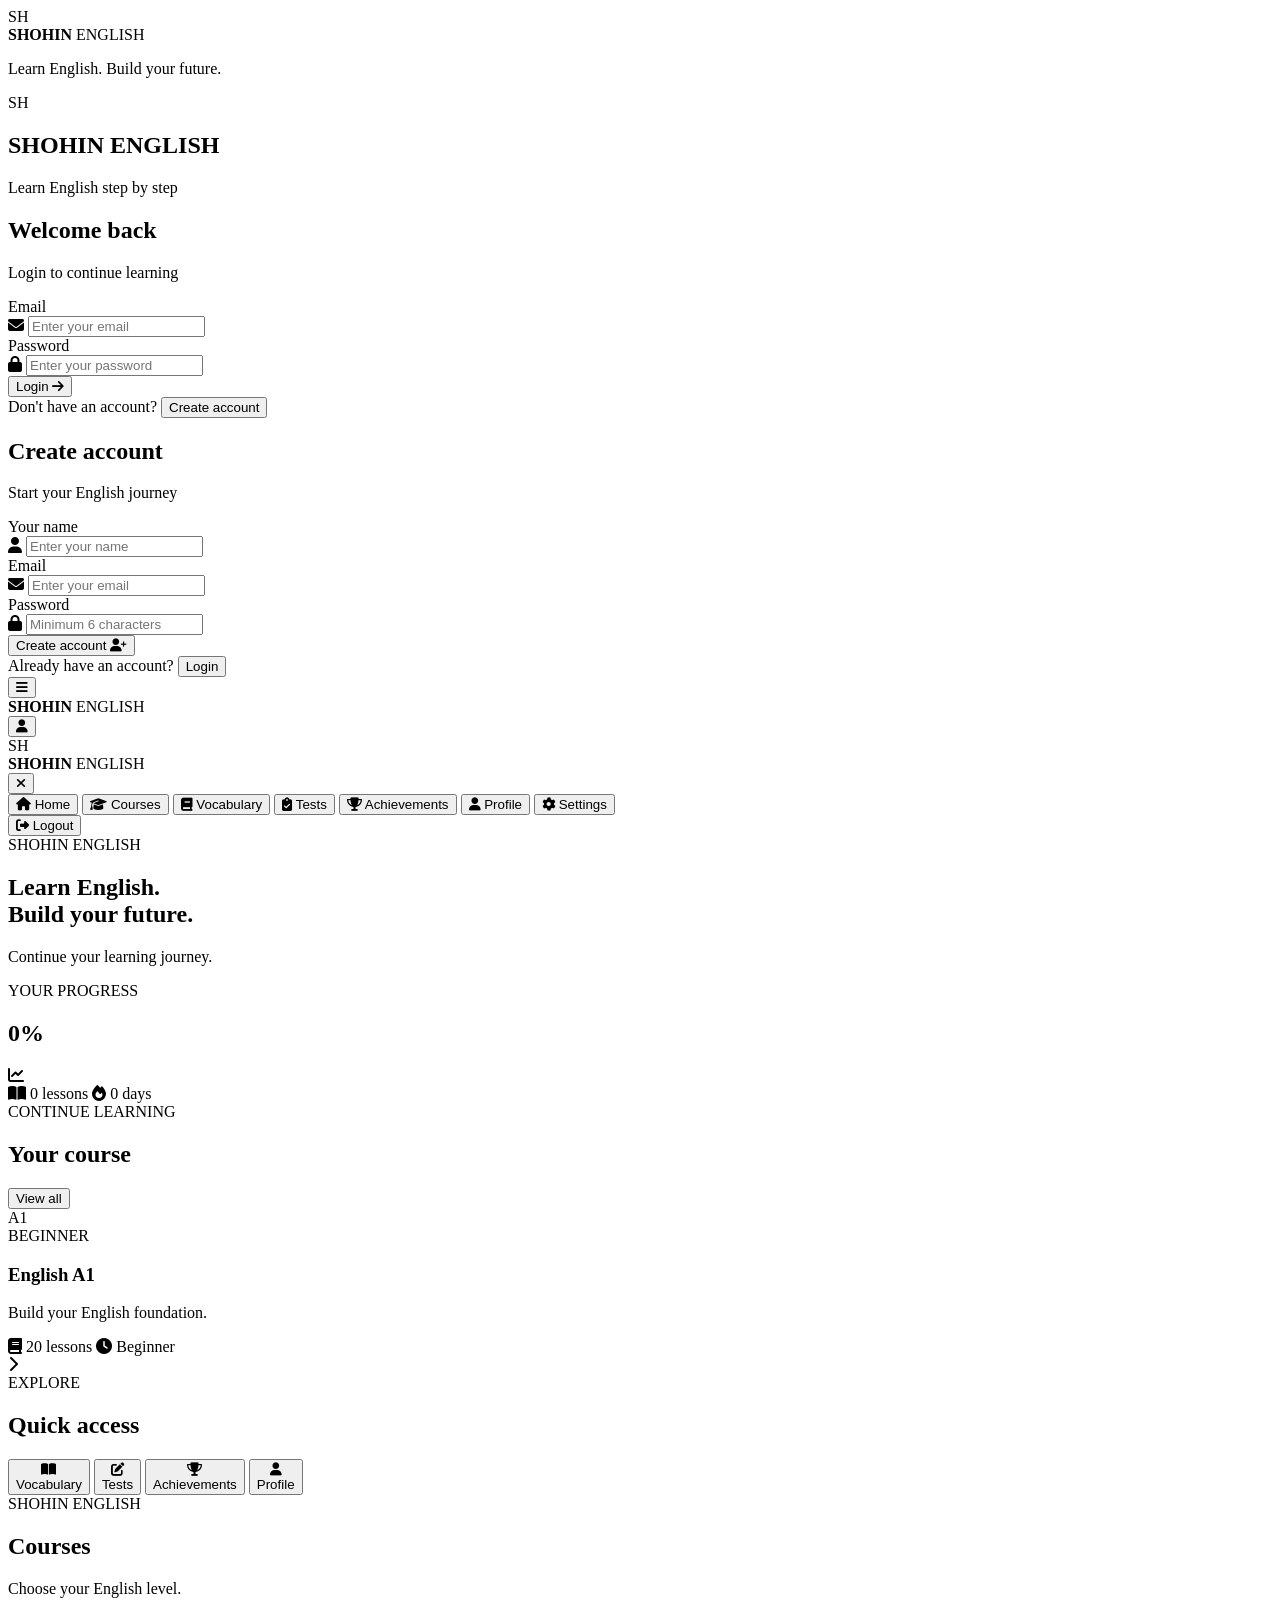
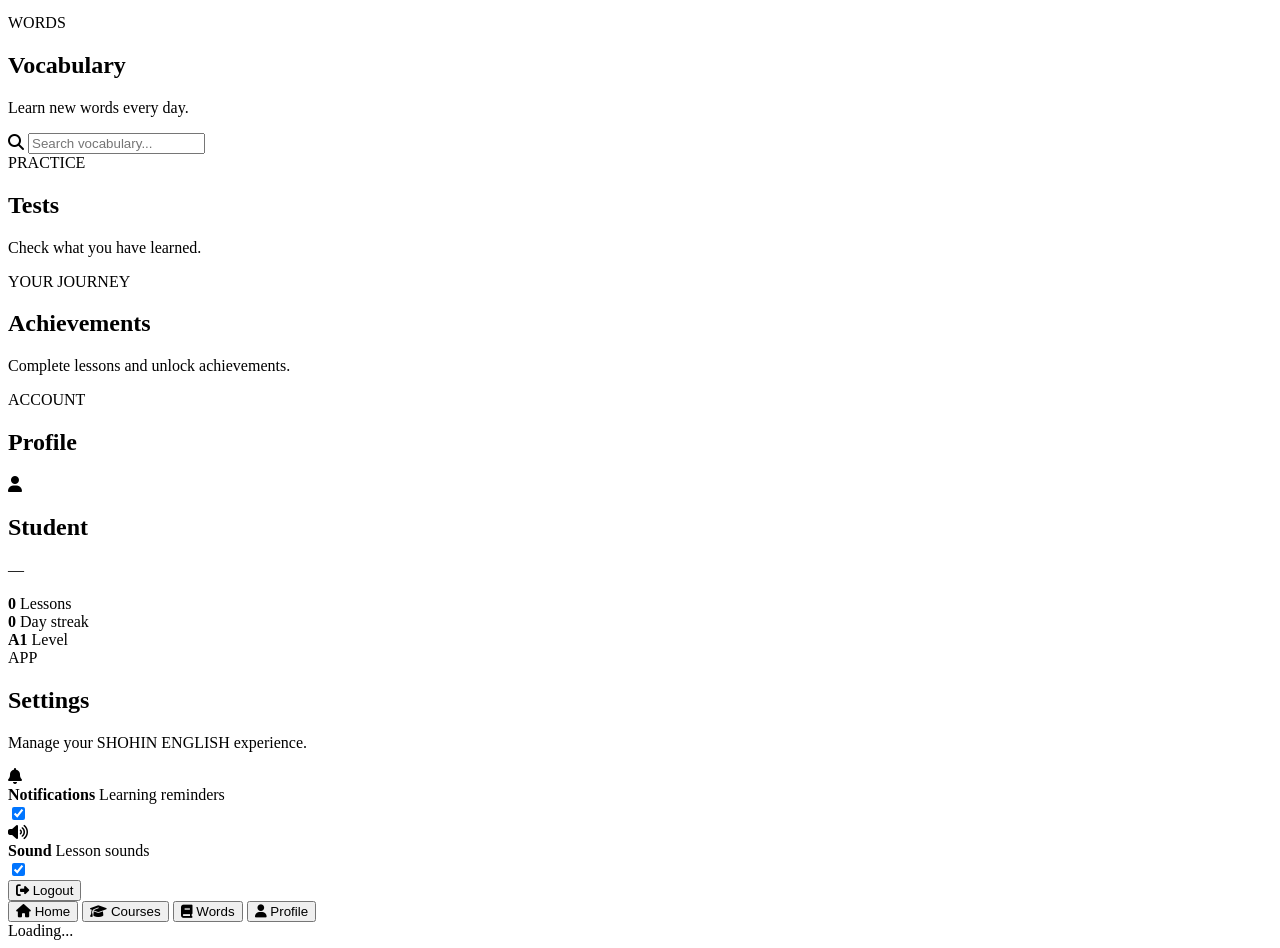
==== index.html @ 491cbead "Create index.html" ====
<!DOCTYPE html><html lang="en">
<head>
    <meta charset="UTF-8">
    <meta name="viewport" content="width=device-width, initial-scale=1.0"><title>SHOHIN ENGLISH</title>

<meta
    name="description"
    content="SHOHIN ENGLISH — Learn English step by step."
>

<meta name="theme-color" content="#071c16">

<link rel="stylesheet" href="css/style.css">
<link rel="stylesheet" href="css/components.css">

<link rel="manifest" href="manifest.json">

<!-- Font Awesome -->
<link
    rel="stylesheet"
    href="https://cdnjs.cloudflare.com/ajax/libs/font-awesome/6.5.2/css/all.min.css"
>

</head><body><!-- =========================================================
     SPLASH SCREEN
     ========================================================= --><div id="splashScreen" class="splash-screen"><div class="splash-logo">
    <div class="splash-logo-mark">SH</div>

    <div class="splash-brand">
        <strong>SHOHIN</strong>
        <span>ENGLISH</span>
    </div>
</div>

<p class="splash-text">
    Learn English. Build your future.
</p>

<div class="splash-loader">
    <span></span>
    <span></span>
    <span></span>
</div>

</div><!-- =========================================================
     AUTH SCREEN
     ========================================================= --><section id="authScreen" class="auth-screen hidden"><div class="auth-container">

    <div class="auth-brand">

        <div class="auth-logo-mark">
            SH
        </div>

        <h1>SHOHIN ENGLISH</h1>

        <p>
            Learn English step by step
        </p>

    </div>


    <!-- LOGIN -->

    <div id="loginBox" class="auth-box">

        <div class="auth-title">
            <h2>Welcome back</h2>
            <p>Login to continue learning</p>
        </div>

        <form id="loginForm">

            <div class="input-group">

                <label for="loginEmail">
                    Email
                </label>

                <div class="input-wrapper">

                    <i class="fa-solid fa-envelope"></i>

                    <input
                        id="loginEmail"
                        type="email"
                        placeholder="Enter your email"
                        required
                    >

                </div>

            </div>


            <div class="input-group">

                <label for="loginPassword">
                    Password
                </label>

                <div class="input-wrapper">

                    <i class="fa-solid fa-lock"></i>

                    <input
                        id="loginPassword"
                        type="password"
                        placeholder="Enter your password"
                        minlength="6"
                        required
                    >

                </div>

            </div>


            <button
                type="submit"
                class="primary-button"
            >
                <span>Login</span>
                <i class="fa-solid fa-arrow-right"></i>
            </button>

        </form>


        <div class="auth-switch">

            <span>Don't have an account?</span>

            <button
                type="button"
                data-auth="register"
            >
                Create account
            </button>

        </div>

    </div>


    <!-- REGISTER -->

    <div id="registerBox" class="auth-box hidden">

        <div class="auth-title">

            <h2>Create account</h2>

            <p>
                Start your English journey
            </p>

        </div>


        <form id="registerForm">

            <div class="input-group">

                <label for="registerName">
                    Your name
                </label>

                <div class="input-wrapper">

                    <i class="fa-solid fa-user"></i>

                    <input
                        id="registerName"
                        type="text"
                        placeholder="Enter your name"
                        required
                    >

                </div>

            </div>


            <div class="input-group">

                <label for="registerEmail">
                    Email
                </label>

                <div class="input-wrapper">

                    <i class="fa-solid fa-envelope"></i>

                    <input
                        id="registerEmail"
                        type="email"
                        placeholder="Enter your email"
                        required
                    >

                </div>

            </div>


            <div class="input-group">

                <label for="registerPassword">
                    Password
                </label>

                <div class="input-wrapper">

                    <i class="fa-solid fa-lock"></i>

                    <input
                        id="registerPassword"
                        type="password"
                        placeholder="Minimum 6 characters"
                        minlength="6"
                        required
                    >

                </div>

            </div>


            <button
                type="submit"
                class="primary-button"
            >
                <span>Create account</span>
                <i class="fa-solid fa-user-plus"></i>
            </button>

        </form>


        <div class="auth-switch">

            <span>Already have an account?</span>

            <button
                type="button"
                data-auth="login"
            >
                Login
            </button>

        </div>

    </div>

</div>

</section><!-- =========================================================
     MAIN APPLICATION
     ========================================================= --><div id="appScreen" class="app-screen hidden"><!-- HEADER -->

<header class="app-header">

    <button
        id="menuButton"
        class="icon-button"
        aria-label="Open menu"
    >
        <i class="fa-solid fa-bars"></i>
    </button>


    <div class="header-brand">

        <strong>SHOHIN</strong>
        <span>ENGLISH</span>

    </div>


    <button
        class="icon-button"
        data-page="profile"
        aria-label="Profile"
    >
        <i class="fa-solid fa-user"></i>
    </button>

</header>


<!-- SIDE MENU -->

<div id="menuOverlay" class="menu-overlay"></div>


<aside id="sideMenu" class="side-menu">

    <div class="side-menu-header">

        <div class="side-menu-brand">

            <div class="menu-logo">
                SH
            </div>

            <div>
                <strong>SHOHIN</strong>
                <span>ENGLISH</span>
            </div>

        </div>


        <button
            id="closeMenu"
            class="icon-button"
            aria-label="Close menu"
        >
            <i class="fa-solid fa-xmark"></i>
        </button>

    </div>


    <nav class="side-navigation">

        <button data-page="home">
            <i class="fa-solid fa-house"></i>
            <span>Home</span>
        </button>

        <button data-page="courses">
            <i class="fa-solid fa-graduation-cap"></i>
            <span>Courses</span>
        </button>

        <button data-page="vocabulary">
            <i class="fa-solid fa-book"></i>
            <span>Vocabulary</span>
        </button>

        <button data-page="tests">
            <i class="fa-solid fa-clipboard-check"></i>
            <span>Tests</span>
        </button>

        <button data-page="achievements">
            <i class="fa-solid fa-trophy"></i>
            <span>Achievements</span>
        </button>

        <button data-page="profile">
            <i class="fa-solid fa-user"></i>
            <span>Profile</span>
        </button>

        <button data-page="settings">
            <i class="fa-solid fa-gear"></i>
            <span>Settings</span>
        </button>

    </nav>


    <div class="side-menu-bottom">

        <button
            data-action="logout"
            class="logout-button"
        >
            <i class="fa-solid fa-right-from-bracket"></i>
            <span>Logout</span>
        </button>

    </div>

</aside>


<!-- =====================================================
     PAGE CONTENT
     ===================================================== -->

<main class="main-content">


    <!-- HOME -->

    <section
        id="homePage"
        class="page active"
    >

        <div class="welcome-section">

            <div>

                <span class="small-label">
                    SHOHIN ENGLISH
                </span>

                <h1>
                    Learn English.<br>
                    Build your future.
                </h1>

                <p>
                    Continue your learning journey.
                </p>

            </div>

        </div>


        <!-- PROGRESS -->

        <div class="progress-card">

            <div class="progress-card-top">

                <div>

                    <span class="card-label">
                        YOUR PROGRESS
                    </span>

                    <h2>
                        <span id="progressPercent">0</span>%
                    </h2>

                </div>

                <div class="progress-icon">
                    <i class="fa-solid fa-chart-line"></i>
                </div>

            </div>


            <div class="progress-bar">

                <div
                    id="progressBar"
                    class="progress-fill"
                    style="width:0%"
                ></div>

            </div>


            <div class="progress-info">

                <span>
                    <i class="fa-solid fa-book-open"></i>
                    <span id="completedLessons">0</span> lessons
                </span>

                <span>
                    <i class="fa-solid fa-fire"></i>
                    <span id="streakDays">0</span> days
                </span>

            </div>

        </div>


        <!-- CONTINUE -->

        <div class="section-header">

            <div>

                <span class="small-label">
                    CONTINUE LEARNING
                </span>

                <h2>
                    Your course
                </h2>

            </div>

            <button data-page="courses">
                View all
            </button>

        </div>


        <div id="homeCourseCard" class="course-card">

            <div class="course-level">
                A1
            </div>

            <div class="course-content">

                <span class="course-label">
                    BEGINNER
                </span>

                <h3>
                    English A1
                </h3>

                <p>
                    Build your English foundation.
                </p>

                <div class="course-meta">

                    <span>
                        <i class="fa-solid fa-book"></i>
                        20 lessons
                    </span>

                    <span>
                        <i class="fa-solid fa-clock"></i>
                        Beginner
                    </span>

                </div>

            </div>

            <i class="fa-solid fa-chevron-right course-arrow"></i>

        </div>


        <!-- QUICK ACCESS -->

        <div class="section-header">

            <div>

                <span class="small-label">
                    EXPLORE
                </span>

                <h2>
                    Quick access
                </h2>

            </div>

        </div>


        <div class="quick-grid">

            <button data-page="vocabulary">

                <div class="quick-icon">
                    <i class="fa-solid fa-book-open"></i>
                </div>

                <span>Vocabulary</span>

            </button>


            <button data-page="tests">

                <div class="quick-icon">
                    <i class="fa-solid fa-pen-to-square"></i>
                </div>

                <span>Tests</span>

            </button>


            <button data-page="achievements">

                <div class="quick-icon">
                    <i class="fa-solid fa-trophy"></i>
                </div>

                <span>Achievements</span>

            </button>


            <button data-page="profile">

                <div class="quick-icon">
                    <i class="fa-solid fa-user"></i>
                </div>

                <span>Profile</span>

            </button>

        </div>

    </section>


    <!-- COURSES -->

    <section
        id="coursesPage"
        class="page"
    >

        <div class="page-title">

            <span class="small-label">
                SHOHIN ENGLISH
            </span>

            <h1>
                Courses
            </h1>

            <p>
                Choose your English level.
            </p>

        </div>


        <div id="coursesList" class="courses-list"></div>

    </section>


    <!-- VOCABULARY -->

    <section
        id="vocabularyPage"
        class="page"
    >

        <div class="page-title">

            <span class="small-label">
                WORDS
            </span>

            <h1>
                Vocabulary
            </h1>

            <p>
                Learn new words every day.
            </p>

        </div>


        <div class="search-box">

            <i class="fa-solid fa-magnifying-glass"></i>

            <input
                id="vocabularySearch"
                type="search"
                placeholder="Search vocabulary..."
            >

        </div>


        <div
            id="vocabularyList"
            class="vocabulary-list"
        ></div>

    </section>


    <!-- TESTS -->

    <section
        id="testsPage"
        class="page"
    >

        <div class="page-title">

            <span class="small-label">
                PRACTICE
            </span>

            <h1>
                Tests
            </h1>

            <p>
                Check what you have learned.
            </p>

        </div>


        <div
            id="testsList"
            class="tests-list"
        ></div>

    </section>


    <!-- ACHIEVEMENTS -->

    <section
        id="achievementsPage"
        class="page"
    >

        <div class="page-title">

            <span class="small-label">
                YOUR JOURNEY
            </span>

            <h1>
                Achievements
            </h1>

            <p>
                Complete lessons and unlock achievements.
            </p>

        </div>


        <div
            id="achievementsList"
            class="achievements-list"
        ></div>

    </section>


    <!-- PROFILE -->

    <section
        id="profilePage"
        class="page"
    >

        <div class="page-title">

            <span class="small-label">
                ACCOUNT
            </span>

            <h1>
                Profile
            </h1>

        </div>


        <div class="profile-card">

            <div class="profile-avatar">
                <i class="fa-solid fa-user"></i>
            </div>


            <div class="profile-info">

                <h2 id="profileName">
                    Student
                </h2>

                <p id="profileEmail">
                    —
                </p>

            </div>

        </div>


        <div class="profile-stats">

            <div class="stat-card">

                <strong id="profileLessons">
                    0
                </strong>

                <span>
                    Lessons
                </span>

            </div>


            <div class="stat-card">

                <strong id="profileStreak">
                    0
                </strong>

                <span>
                    Day streak
                </span>

            </div>


            <div class="stat-card">

                <strong id="profileLevel">
                    A1
                </strong>

                <span>
                    Level
                </span>

            </div>

        </div>

    </section>


    <!-- SETTINGS -->

    <section
        id="settingsPage"
        class="page"
    >

        <div class="page-title">

            <span class="small-label">
                APP
            </span>

            <h1>
                Settings
            </h1>

            <p>
                Manage your SHOHIN ENGLISH experience.
            </p>

        </div>


        <div class="settings-list">

            <div class="setting-item">

                <div class="setting-icon">
                    <i class="fa-solid fa-bell"></i>
                </div>

                <div class="setting-content">

                    <strong>
                        Notifications
                    </strong>

                    <span>
                        Learning reminders
                    </span>

                </div>

                <input
                    type="checkbox"
                    id="notificationsToggle"
                    checked
                >

            </div>


            <div class="setting-item">

                <div class="setting-icon">
                    <i class="fa-solid fa-volume-high"></i>
                </div>

                <div class="setting-content">

                    <strong>
                        Sound
                    </strong>

                    <span>
                        Lesson sounds
                    </span>

                </div>

                <input
                    type="checkbox"
                    id="soundToggle"
                    checked
                >

            </div>

        </div>


        <button
            data-action="logout"
            class="danger-button"
        >
            <i class="fa-solid fa-right-from-bracket"></i>
            Logout
        </button>

    </section>

</main>


<!-- =====================================================
     BOTTOM NAVIGATION
     ===================================================== -->

<nav class="bottom-navigation">

    <button
        data-page="home"
        class="active"
    >

        <i class="fa-solid fa-house"></i>

        <span>
            Home
        </span>

    </button>


    <button data-page="courses">

        <i class="fa-solid fa-graduation-cap"></i>

        <span>
            Courses
        </span>

    </button>


    <button data-page="vocabulary">

        <i class="fa-solid fa-book"></i>

        <span>
            Words
        </span>

    </button>


    <button data-page="profile">

        <i class="fa-solid fa-user"></i>

        <span>
            Profile
        </span>

    </button>

</nav>

</div><!-- =========================================================
     GLOBAL LOADING
     ========================================================= --><div
    id="globalLoading"
    class="global-loading hidden"
><div class="loading-spinner"></div>

<span>
    Loading...
</span>

</div><!-- =========================================================
     TOAST
     ========================================================= --><div
    id="toast"
    class="toast"
></div><!-- =========================================================
     JAVASCRIPT
     ========================================================= --><script type="module" src="js/app.js"></script></body>
</html>
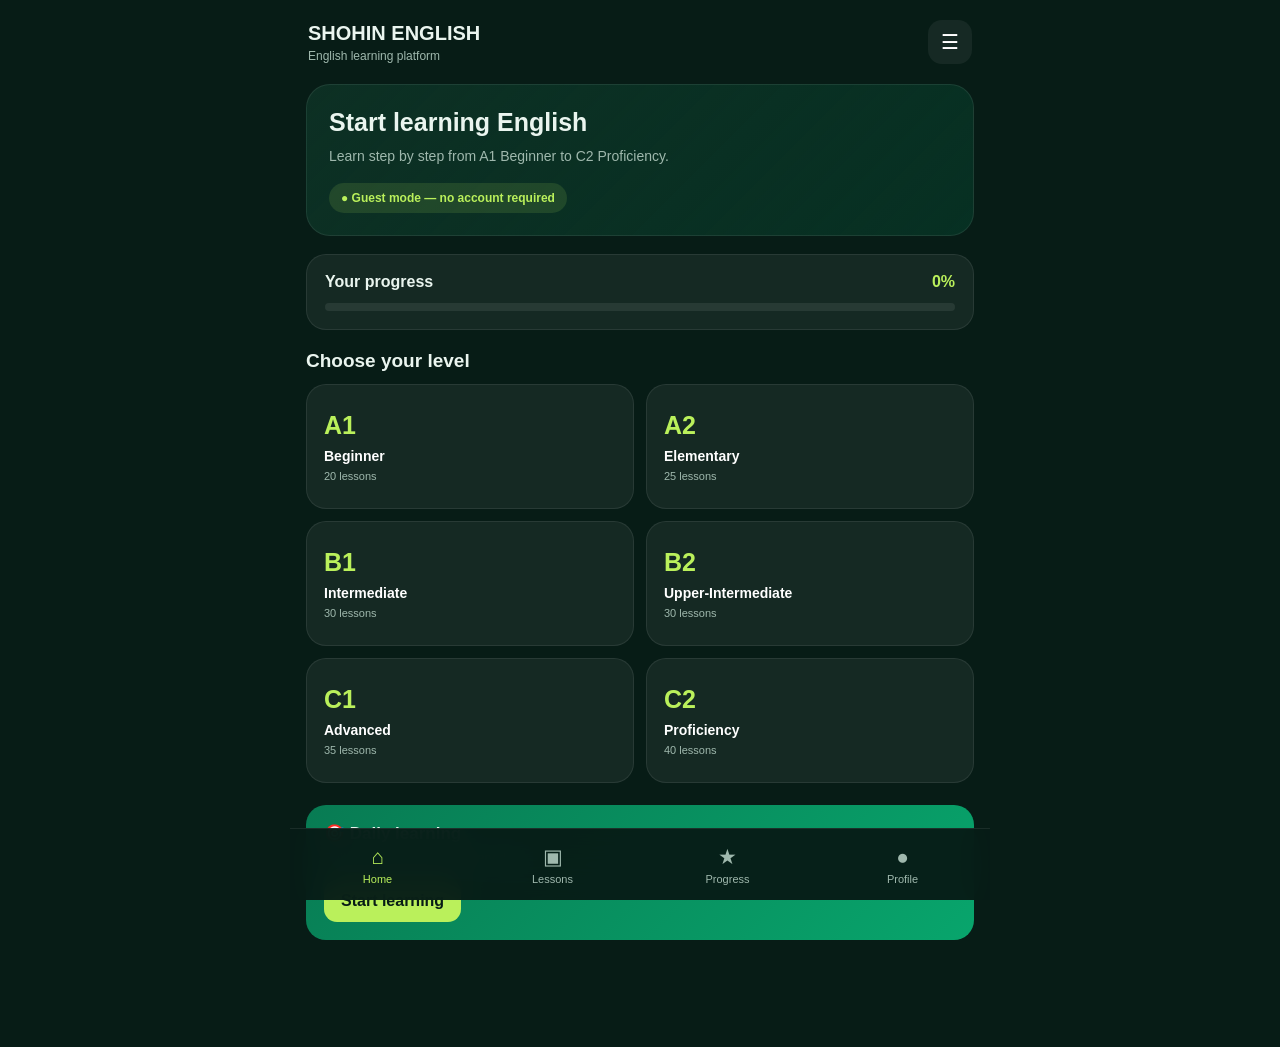
==== commit 5f42e46c: "Update index.html" ====
--- a/index.html
+++ b/index.html
@@ -1,997 +1,920 @@
-<!DOCTYPE html><html lang="en">
+<!DOCTYPE html>
+<html lang="en">
 <head>
-    <meta charset="UTF-8">
-    <meta name="viewport" content="width=device-width, initial-scale=1.0"><title>SHOHIN ENGLISH</title>
-
-<meta
-    name="description"
-    content="SHOHIN ENGLISH — Learn English step by step."
->
-
-<meta name="theme-color" content="#071c16">
-
-<link rel="stylesheet" href="css/style.css">
-<link rel="stylesheet" href="css/components.css">
-
-<link rel="manifest" href="manifest.json">
-
-<!-- Font Awesome -->
-<link
-    rel="stylesheet"
-    href="https://cdnjs.cloudflare.com/ajax/libs/font-awesome/6.5.2/css/all.min.css"
->
-
-</head><body><!-- =========================================================
-     SPLASH SCREEN
-     ========================================================= --><div id="splashScreen" class="splash-screen"><div class="splash-logo">
-    <div class="splash-logo-mark">SH</div>
-
-    <div class="splash-brand">
-        <strong>SHOHIN</strong>
-        <span>ENGLISH</span>
+  <meta charset="UTF-8">
+
+  <meta
+    name="viewport"
+    content="width=device-width, initial-scale=1.0, maximum-scale=1.0, user-scalable=no"
+  >
+
+  <meta name="theme-color" content="#071c16">
+  <meta name="description" content="SHOHIN ENGLISH — Learn English from A1 to C2">
+
+  <link rel="manifest" href="manifest.json">
+
+  <title>SHOHIN ENGLISH</title>
+
+  <style>
+    :root {
+      --dark: #071c16;
+      --dark2: #0d3024;
+      --green: #08a56c;
+      --green2: #087b53;
+      --lime: #baf05b;
+      --white: #ffffff;
+      --text: #eaf5ef;
+      --muted: #9fb8ad;
+      --card: rgba(255,255,255,.06);
+      --border: rgba(255,255,255,.08);
+    }
+
+    * {
+      box-sizing: border-box;
+      margin: 0;
+      padding: 0;
+    }
+
+    body {
+      font-family: Arial, sans-serif;
+      background: var(--dark);
+      color: var(--text);
+      min-height: 100vh;
+    }
+
+    button {
+      font: inherit;
+      border: 0;
+      cursor: pointer;
+    }
+
+    /* =========================
+       SPLASH
+    ========================= */
+
+    #splash {
+      position: fixed;
+      inset: 0;
+      z-index: 9999;
+
+      display: flex;
+      align-items: center;
+      justify-content: center;
+      flex-direction: column;
+
+      background:
+        radial-gradient(
+          circle at center,
+          var(--dark2),
+          var(--dark) 70%
+        );
+    }
+
+    .logo {
+      width: 82px;
+      height: 82px;
+
+      display: flex;
+      align-items: center;
+      justify-content: center;
+
+      border-radius: 24px;
+
+      background: var(--green);
+      color: var(--dark);
+
+      font-size: 28px;
+      font-weight: 900;
+
+      box-shadow: 0 15px 50px rgba(8,165,108,.25);
+    }
+
+    .splash-title {
+      margin-top: 18px;
+      font-size: 25px;
+      font-weight: 900;
+      letter-spacing: .5px;
+    }
+
+    .splash-subtitle {
+      margin-top: 7px;
+      color: var(--muted);
+      font-size: 13px;
+    }
+
+    /* =========================
+       APP
+    ========================= */
+
+    #app {
+      display: none;
+      min-height: 100vh;
+      padding-bottom: 85px;
+    }
+
+    .header {
+      padding: 20px 18px 15px;
+
+      display: flex;
+      align-items: center;
+      justify-content: space-between;
+
+      background: var(--dark);
+    }
+
+    .brand {
+      display: flex;
+      flex-direction: column;
+    }
+
+    .brand-name {
+      font-size: 20px;
+      font-weight: 900;
+    }
+
+    .brand-sub {
+      margin-top: 4px;
+      color: var(--muted);
+      font-size: 12px;
+    }
+
+    .menu-btn {
+      width: 44px;
+      height: 44px;
+      border-radius: 14px;
+
+      background: var(--card);
+      color: var(--white);
+
+      font-size: 20px;
+    }
+
+    /* =========================
+       WELCOME
+    ========================= */
+
+    .welcome {
+      margin: 5px 16px 18px;
+      padding: 22px;
+
+      border-radius: 24px;
+
+      background:
+        linear-gradient(
+          135deg,
+          var(--dark2),
+          rgba(8,165,108,.15)
+        );
+
+      border: 1px solid var(--border);
+    }
+
+    .welcome h1 {
+      font-size: 25px;
+      line-height: 1.2;
+    }
+
+    .welcome p {
+      margin-top: 9px;
+      color: var(--muted);
+      line-height: 1.5;
+      font-size: 14px;
+    }
+
+    .guest-badge {
+      display: inline-flex;
+      margin-top: 16px;
+      padding: 8px 12px;
+
+      border-radius: 999px;
+
+      background: rgba(186,240,91,.12);
+      color: var(--lime);
+
+      font-size: 12px;
+      font-weight: 700;
+    }
+
+    /* =========================
+       PROGRESS
+    ========================= */
+
+    .progress-card {
+      margin: 0 16px 20px;
+      padding: 18px;
+
+      border-radius: 20px;
+      background: var(--card);
+      border: 1px solid var(--border);
+    }
+
+    .progress-top {
+      display: flex;
+      justify-content: space-between;
+      align-items: center;
+
+      margin-bottom: 12px;
+    }
+
+    .progress-title {
+      font-weight: 800;
+    }
+
+    .progress-percent {
+      color: var(--lime);
+      font-weight: 800;
+    }
+
+    .progress-bar {
+      height: 8px;
+      border-radius: 20px;
+      overflow: hidden;
+      background: rgba(255,255,255,.08);
+    }
+
+    .progress-fill {
+      width: 0%;
+      height: 100%;
+      background: var(--green);
+      border-radius: inherit;
+      transition: width .3s ease;
+    }
+
+    /* =========================
+       LEVELS
+    ========================= */
+
+    .section-title {
+      margin: 0 16px 12px;
+      font-size: 19px;
+      font-weight: 900;
+    }
+
+    .levels {
+      display: grid;
+      grid-template-columns: repeat(2, 1fr);
+      gap: 12px;
+
+      padding: 0 16px;
+    }
+
+    .level {
+      position: relative;
+
+      min-height: 125px;
+      padding: 17px;
+
+      text-align: left;
+
+      border-radius: 20px;
+
+      background: var(--card);
+      color: var(--white);
+
+      border: 1px solid var(--border);
+
+      transition: transform .15s ease,
+                  border-color .15s ease;
+    }
+
+    .level:active {
+      transform: scale(.97);
+    }
+
+    .level-code {
+      font-size: 25px;
+      font-weight: 900;
+      color: var(--lime);
+    }
+
+    .level-name {
+      margin-top: 8px;
+      font-size: 14px;
+      font-weight: 800;
+    }
+
+    .level-lessons {
+      margin-top: 6px;
+      color: var(--muted);
+      font-size: 11px;
+    }
+
+    /* =========================
+       DAILY
+    ========================= */
+
+    .daily {
+      margin: 22px 16px;
+      padding: 18px;
+
+      border-radius: 20px;
+
+      background: linear-gradient(
+        135deg,
+        var(--green2),
+        var(--green)
+      );
+    }
+
+    .daily-title {
+      font-size: 17px;
+      font-weight: 900;
+    }
+
+    .daily-text {
+      margin-top: 6px;
+      font-size: 13px;
+      opacity: .9;
+    }
+
+    .start-btn {
+      margin-top: 15px;
+      padding: 12px 17px;
+
+      border-radius: 13px;
+
+      background: var(--lime);
+      color: var(--dark);
+
+      font-weight: 900;
+    }
+
+    /* =========================
+       BOTTOM NAV
+    ========================= */
+
+    .bottom-nav {
+      position: fixed;
+      left: 0;
+      right: 0;
+      bottom: 0;
+
+      height: 72px;
+
+      display: flex;
+      justify-content: space-around;
+      align-items: center;
+
+      background: rgba(7,28,22,.96);
+      backdrop-filter: blur(14px);
+
+      border-top: 1px solid var(--border);
+
+      z-index: 1000;
+    }
+
+    .nav-btn {
+      min-width: 70px;
+
+      display: flex;
+      align-items: center;
+      justify-content: center;
+      flex-direction: column;
+
+      gap: 4px;
+
+      background: transparent;
+      color: var(--muted);
+
+      font-size: 11px;
+    }
+
+    .nav-icon {
+      font-size: 21px;
+    }
+
+    .nav-btn.active {
+      color: var(--lime);
+    }
+
+    /* =========================
+       MENU
+    ========================= */
+
+    #menu {
+      position: fixed;
+      inset: 0;
+
+      z-index: 5000;
+
+      display: none;
+
+      background: rgba(0,0,0,.65);
+    }
+
+    .menu-panel {
+      position: absolute;
+      top: 0;
+      right: 0;
+      bottom: 0;
+
+      width: min(330px, 88%);
+
+      padding: 25px 18px;
+
+      background: var(--dark2);
+
+      box-shadow: -20px 0 50px rgba(0,0,0,.25);
+    }
+
+    .menu-head {
+      display: flex;
+      align-items: center;
+      justify-content: space-between;
+
+      margin-bottom: 25px;
+    }
+
+    .menu-head h2 {
+      font-size: 21px;
+    }
+
+    .close-menu {
+      width: 42px;
+      height: 42px;
+
+      border-radius: 13px;
+
+      background: var(--card);
+      color: var(--white);
+
+      font-size: 20px;
+    }
+
+    .menu-item {
+      width: 100%;
+
+      padding: 15px 14px;
+      margin-bottom: 8px;
+
+      display: flex;
+      align-items: center;
+      gap: 12px;
+
+      border-radius: 14px;
+
+      background: var(--card);
+      color: var(--text);
+
+      text-align: left;
+    }
+
+    .menu-item small {
+      display: block;
+      margin-top: 3px;
+      color: var(--muted);
+    }
+
+    @media (min-width: 700px) {
+      #app {
+        max-width: 700px;
+        margin: auto;
+      }
+
+      .bottom-nav {
+        left: 50%;
+        right: auto;
+        width: 700px;
+        transform: translateX(-50%);
+      }
+    }
+  </style>
+</head>
+
+<body>
+
+  <!-- =========================
+       SPLASH
+  ========================= -->
+
+  <div id="splash">
+    <div class="logo">SH</div>
+
+    <div class="splash-title">
+      SHOHIN ENGLISH
     </div>
-</div>
-
-<p class="splash-text">
-    Learn English. Build your future.
-</p>
-
-<div class="splash-loader">
-    <span></span>
-    <span></span>
-    <span></span>
-</div>
-
-</div><!-- =========================================================
-     AUTH SCREEN
-     ========================================================= --><section id="authScreen" class="auth-screen hidden"><div class="auth-container">
-
-    <div class="auth-brand">
-
-        <div class="auth-logo-mark">
-            SH
+
+    <div class="splash-subtitle">
+      Learn English • A1 — C2
+    </div>
+  </div>
+
+
+  <!-- =========================
+       APP
+  ========================= -->
+
+  <main id="app">
+
+    <header class="header">
+
+      <div class="brand">
+        <div class="brand-name">
+          SHOHIN ENGLISH
         </div>
 
-        <h1>SHOHIN ENGLISH</h1>
-
-        <p>
-            Learn English step by step
-        </p>
-
-    </div>
-
-
-    <!-- LOGIN -->
-
-    <div id="loginBox" class="auth-box">
-
-        <div class="auth-title">
-            <h2>Welcome back</h2>
-            <p>Login to continue learning</p>
+        <div class="brand-sub">
+          English learning platform
         </div>
-
-        <form id="loginForm">
-
-            <div class="input-group">
-
-                <label for="loginEmail">
-                    Email
-                </label>
-
-                <div class="input-wrapper">
-
-                    <i class="fa-solid fa-envelope"></i>
-
-                    <input
-                        id="loginEmail"
-                        type="email"
-                        placeholder="Enter your email"
-                        required
-                    >
-
-                </div>
-
-            </div>
-
-
-            <div class="input-group">
-
-                <label for="loginPassword">
-                    Password
-                </label>
-
-                <div class="input-wrapper">
-
-                    <i class="fa-solid fa-lock"></i>
-
-                    <input
-                        id="loginPassword"
-                        type="password"
-                        placeholder="Enter your password"
-                        minlength="6"
-                        required
-                    >
-
-                </div>
-
-            </div>
-
-
-            <button
-                type="submit"
-                class="primary-button"
-            >
-                <span>Login</span>
-                <i class="fa-solid fa-arrow-right"></i>
-            </button>
-
-        </form>
-
-
-        <div class="auth-switch">
-
-            <span>Don't have an account?</span>
-
-            <button
-                type="button"
-                data-auth="register"
-            >
-                Create account
-            </button>
-
-        </div>
-
-    </div>
-
-
-    <!-- REGISTER -->
-
-    <div id="registerBox" class="auth-box hidden">
-
-        <div class="auth-title">
-
-            <h2>Create account</h2>
-
-            <p>
-                Start your English journey
-            </p>
-
-        </div>
-
-
-        <form id="registerForm">
-
-            <div class="input-group">
-
-                <label for="registerName">
-                    Your name
-                </label>
-
-                <div class="input-wrapper">
-
-                    <i class="fa-solid fa-user"></i>
-
-                    <input
-                        id="registerName"
-                        type="text"
-                        placeholder="Enter your name"
-                        required
-                    >
-
-                </div>
-
-            </div>
-
-
-            <div class="input-group">
-
-                <label for="registerEmail">
-                    Email
-                </label>
-
-                <div class="input-wrapper">
-
-                    <i class="fa-solid fa-envelope"></i>
-
-                    <input
-                        id="registerEmail"
-                        type="email"
-                        placeholder="Enter your email"
-                        required
-                    >
-
-                </div>
-
-            </div>
-
-
-            <div class="input-group">
-
-                <label for="registerPassword">
-                    Password
-                </label>
-
-                <div class="input-wrapper">
-
-                    <i class="fa-solid fa-lock"></i>
-
-                    <input
-                        id="registerPassword"
-                        type="password"
-                        placeholder="Minimum 6 characters"
-                        minlength="6"
-                        required
-                    >
-
-                </div>
-
-            </div>
-
-
-            <button
-                type="submit"
-                class="primary-button"
-            >
-                <span>Create account</span>
-                <i class="fa-solid fa-user-plus"></i>
-            </button>
-
-        </form>
-
-
-        <div class="auth-switch">
-
-            <span>Already have an account?</span>
-
-            <button
-                type="button"
-                data-auth="login"
-            >
-                Login
-            </button>
-
-        </div>
-
-    </div>
-
-</div>
-
-</section><!-- =========================================================
-     MAIN APPLICATION
-     ========================================================= --><div id="appScreen" class="app-screen hidden"><!-- HEADER -->
-
-<header class="app-header">
-
-    <button
-        id="menuButton"
-        class="icon-button"
+      </div>
+
+      <button
+        class="menu-btn"
+        id="openMenu"
         aria-label="Open menu"
-    >
-        <i class="fa-solid fa-bars"></i>
-    </button>
-
-
-    <div class="header-brand">
-
-        <strong>SHOHIN</strong>
-        <span>ENGLISH</span>
-
-    </div>
-
-
-    <button
-        class="icon-button"
-        data-page="profile"
-        aria-label="Profile"
-    >
-        <i class="fa-solid fa-user"></i>
-    </button>
-
-</header>
-
-
-<!-- SIDE MENU -->
-
-<div id="menuOverlay" class="menu-overlay"></div>
-
-
-<aside id="sideMenu" class="side-menu">
-
-    <div class="side-menu-header">
-
-        <div class="side-menu-brand">
-
-            <div class="menu-logo">
-                SH
-            </div>
-
-            <div>
-                <strong>SHOHIN</strong>
-                <span>ENGLISH</span>
-            </div>
-
-        </div>
-
+      >
+        ☰
+      </button>
+
+    </header>
+
+
+    <!-- WELCOME -->
+
+    <section class="welcome">
+
+      <h1>
+        Start learning English
+      </h1>
+
+      <p>
+        Learn step by step from A1 Beginner
+        to C2 Proficiency.
+      </p>
+
+      <div class="guest-badge">
+        ● Guest mode — no account required
+      </div>
+
+    </section>
+
+
+    <!-- PROGRESS -->
+
+    <section class="progress-card">
+
+      <div class="progress-top">
+
+        <span class="progress-title">
+          Your progress
+        </span>
+
+        <span
+          class="progress-percent"
+          id="progressPercent"
+        >
+          0%
+        </span>
+
+      </div>
+
+      <div class="progress-bar">
+        <div
+          class="progress-fill"
+          id="progressFill"
+        ></div>
+      </div>
+
+    </section>
+
+
+    <!-- LEVELS -->
+
+    <h2 class="section-title">
+      Choose your level
+    </h2>
+
+    <section class="levels">
+
+      <button class="level" data-level="A1">
+        <div class="level-code">A1</div>
+        <div class="level-name">Beginner</div>
+        <div class="level-lessons">20 lessons</div>
+      </button>
+
+      <button class="level" data-level="A2">
+        <div class="level-code">A2</div>
+        <div class="level-name">Elementary</div>
+        <div class="level-lessons">25 lessons</div>
+      </button>
+
+      <button class="level" data-level="B1">
+        <div class="level-code">B1</div>
+        <div class="level-name">Intermediate</div>
+        <div class="level-lessons">30 lessons</div>
+      </button>
+
+      <button class="level" data-level="B2">
+        <div class="level-code">B2</div>
+        <div class="level-name">Upper-Intermediate</div>
+        <div class="level-lessons">30 lessons</div>
+      </button>
+
+      <button class="level" data-level="C1">
+        <div class="level-code">C1</div>
+        <div class="level-name">Advanced</div>
+        <div class="level-lessons">35 lessons</div>
+      </button>
+
+      <button class="level" data-level="C2">
+        <div class="level-code">C2</div>
+        <div class="level-name">Proficiency</div>
+        <div class="level-lessons">40 lessons</div>
+      </button>
+
+    </section>
+
+
+    <!-- DAILY GOAL -->
+
+    <section class="daily">
+
+      <div class="daily-title">
+        🎯 Daily learning
+      </div>
+
+      <div class="daily-text">
+        Build your English habit every day.
+      </div>
+
+      <button class="start-btn" id="startLearning">
+        Start learning
+      </button>
+
+    </section>
+
+
+    <!-- BOTTOM NAV -->
+
+    <nav class="bottom-nav">
+
+      <button class="nav-btn active">
+        <span class="nav-icon">⌂</span>
+        Home
+      </button>
+
+      <button class="nav-btn" id="lessonsNav">
+        <span class="nav-icon">▣</span>
+        Lessons
+      </button>
+
+      <button class="nav-btn">
+        <span class="nav-icon">★</span>
+        Progress
+      </button>
+
+      <button class="nav-btn" id="profileNav">
+        <span class="nav-icon">●</span>
+        Profile
+      </button>
+
+    </nav>
+
+  </main>
+
+
+  <!-- =========================
+       MENU
+  ========================= -->
+
+  <div id="menu">
+
+    <aside class="menu-panel">
+
+      <div class="menu-head">
+
+        <h2>SHOHIN ENGLISH</h2>
 
         <button
-            id="closeMenu"
-            class="icon-button"
-            aria-label="Close menu"
+          class="close-menu"
+          id="closeMenu"
         >
-            <i class="fa-solid fa-xmark"></i>
+          ×
         </button>
 
-    </div>
-
-
-    <nav class="side-navigation">
-
-        <button data-page="home">
-            <i class="fa-solid fa-house"></i>
-            <span>Home</span>
-        </button>
-
-        <button data-page="courses">
-            <i class="fa-solid fa-graduation-cap"></i>
-            <span>Courses</span>
-        </button>
-
-        <button data-page="vocabulary">
-            <i class="fa-solid fa-book"></i>
-            <span>Vocabulary</span>
-        </button>
-
-        <button data-page="tests">
-            <i class="fa-solid fa-clipboard-check"></i>
-            <span>Tests</span>
-        </button>
-
-        <button data-page="achievements">
-            <i class="fa-solid fa-trophy"></i>
-            <span>Achievements</span>
-        </button>
-
-        <button data-page="profile">
-            <i class="fa-solid fa-user"></i>
-            <span>Profile</span>
-        </button>
-
-        <button data-page="settings">
-            <i class="fa-solid fa-gear"></i>
-            <span>Settings</span>
-        </button>
-
-    </nav>
-
-
-    <div class="side-menu-bottom">
-
-        <button
-            data-action="logout"
-            class="logout-button"
-        >
-            <i class="fa-solid fa-right-from-bracket"></i>
-            <span>Logout</span>
-        </button>
-
-    </div>
-
-</aside>
-
-
-<!-- =====================================================
-     PAGE CONTENT
-     ===================================================== -->
-
-<main class="main-content">
-
-
-    <!-- HOME -->
-
-    <section
-        id="homePage"
-        class="page active"
-    >
-
-        <div class="welcome-section">
-
-            <div>
-
-                <span class="small-label">
-                    SHOHIN ENGLISH
-                </span>
-
-                <h1>
-                    Learn English.<br>
-                    Build your future.
-                </h1>
-
-                <p>
-                    Continue your learning journey.
-                </p>
-
-            </div>
-
-        </div>
-
-
-        <!-- PROGRESS -->
-
-        <div class="progress-card">
-
-            <div class="progress-card-top">
-
-                <div>
-
-                    <span class="card-label">
-                        YOUR PROGRESS
-                    </span>
-
-                    <h2>
-                        <span id="progressPercent">0</span>%
-                    </h2>
-
-                </div>
-
-                <div class="progress-icon">
-                    <i class="fa-solid fa-chart-line"></i>
-                </div>
-
-            </div>
-
-
-            <div class="progress-bar">
-
-                <div
-                    id="progressBar"
-                    class="progress-fill"
-                    style="width:0%"
-                ></div>
-
-            </div>
-
-
-            <div class="progress-info">
-
-                <span>
-                    <i class="fa-solid fa-book-open"></i>
-                    <span id="completedLessons">0</span> lessons
-                </span>
-
-                <span>
-                    <i class="fa-solid fa-fire"></i>
-                    <span id="streakDays">0</span> days
-                </span>
-
-            </div>
-
-        </div>
-
-
-        <!-- CONTINUE -->
-
-        <div class="section-header">
-
-            <div>
-
-                <span class="small-label">
-                    CONTINUE LEARNING
-                </span>
-
-                <h2>
-                    Your course
-                </h2>
-
-            </div>
-
-            <button data-page="courses">
-                View all
-            </button>
-
-        </div>
-
-
-        <div id="homeCourseCard" class="course-card">
-
-            <div class="course-level">
-                A1
-            </div>
-
-            <div class="course-content">
-
-                <span class="course-label">
-                    BEGINNER
-                </span>
-
-                <h3>
-                    English A1
-                </h3>
-
-                <p>
-                    Build your English foundation.
-                </p>
-
-                <div class="course-meta">
-
-                    <span>
-                        <i class="fa-solid fa-book"></i>
-                        20 lessons
-                    </span>
-
-                    <span>
-                        <i class="fa-solid fa-clock"></i>
-                        Beginner
-                    </span>
-
-                </div>
-
-            </div>
-
-            <i class="fa-solid fa-chevron-right course-arrow"></i>
-
-        </div>
-
-
-        <!-- QUICK ACCESS -->
-
-        <div class="section-header">
-
-            <div>
-
-                <span class="small-label">
-                    EXPLORE
-                </span>
-
-                <h2>
-                    Quick access
-                </h2>
-
-            </div>
-
-        </div>
-
-
-        <div class="quick-grid">
-
-            <button data-page="vocabulary">
-
-                <div class="quick-icon">
-                    <i class="fa-solid fa-book-open"></i>
-                </div>
-
-                <span>Vocabulary</span>
-
-            </button>
-
-
-            <button data-page="tests">
-
-                <div class="quick-icon">
-                    <i class="fa-solid fa-pen-to-square"></i>
-                </div>
-
-                <span>Tests</span>
-
-            </button>
-
-
-            <button data-page="achievements">
-
-                <div class="quick-icon">
-                    <i class="fa-solid fa-trophy"></i>
-                </div>
-
-                <span>Achievements</span>
-
-            </button>
-
-
-            <button data-page="profile">
-
-                <div class="quick-icon">
-                    <i class="fa-solid fa-user"></i>
-                </div>
-
-                <span>Profile</span>
-
-            </button>
-
-        </div>
-
-    </section>
-
-
-    <!-- COURSES -->
-
-    <section
-        id="coursesPage"
-        class="page"
-    >
-
-        <div class="page-title">
-
-            <span class="small-label">
-                SHOHIN ENGLISH
-            </span>
-
-            <h1>
-                Courses
-            </h1>
-
-            <p>
-                Choose your English level.
-            </p>
-
-        </div>
-
-
-        <div id="coursesList" class="courses-list"></div>
-
-    </section>
-
-
-    <!-- VOCABULARY -->
-
-    <section
-        id="vocabularyPage"
-        class="page"
-    >
-
-        <div class="page-title">
-
-            <span class="small-label">
-                WORDS
-            </span>
-
-            <h1>
-                Vocabulary
-            </h1>
-
-            <p>
-                Learn new words every day.
-            </p>
-
-        </div>
-
-
-        <div class="search-box">
-
-            <i class="fa-solid fa-magnifying-glass"></i>
-
-            <input
-                id="vocabularySearch"
-                type="search"
-                placeholder="Search vocabulary..."
-            >
-
-        </div>
-
-
-        <div
-            id="vocabularyList"
-            class="vocabulary-list"
-        ></div>
-
-    </section>
-
-
-    <!-- TESTS -->
-
-    <section
-        id="testsPage"
-        class="page"
-    >
-
-        <div class="page-title">
-
-            <span class="small-label">
-                PRACTICE
-            </span>
-
-            <h1>
-                Tests
-            </h1>
-
-            <p>
-                Check what you have learned.
-            </p>
-
-        </div>
-
-
-        <div
-            id="testsList"
-            class="tests-list"
-        ></div>
-
-    </section>
-
-
-    <!-- ACHIEVEMENTS -->
-
-    <section
-        id="achievementsPage"
-        class="page"
-    >
-
-        <div class="page-title">
-
-            <span class="small-label">
-                YOUR JOURNEY
-            </span>
-
-            <h1>
-                Achievements
-            </h1>
-
-            <p>
-                Complete lessons and unlock achievements.
-            </p>
-
-        </div>
-
-
-        <div
-            id="achievementsList"
-            class="achievements-list"
-        ></div>
-
-    </section>
-
-
-    <!-- PROFILE -->
-
-    <section
-        id="profilePage"
-        class="page"
-    >
-
-        <div class="page-title">
-
-            <span class="small-label">
-                ACCOUNT
-            </span>
-
-            <h1>
-                Profile
-            </h1>
-
-        </div>
-
-
-        <div class="profile-card">
-
-            <div class="profile-avatar">
-                <i class="fa-solid fa-user"></i>
-            </div>
-
-
-            <div class="profile-info">
-
-                <h2 id="profileName">
-                    Student
-                </h2>
-
-                <p id="profileEmail">
-                    —
-                </p>
-
-            </div>
-
-        </div>
-
-
-        <div class="profile-stats">
-
-            <div class="stat-card">
-
-                <strong id="profileLessons">
-                    0
-                </strong>
-
-                <span>
-                    Lessons
-                </span>
-
-            </div>
-
-
-            <div class="stat-card">
-
-                <strong id="profileStreak">
-                    0
-                </strong>
-
-                <span>
-                    Day streak
-                </span>
-
-            </div>
-
-
-            <div class="stat-card">
-
-                <strong id="profileLevel">
-                    A1
-                </strong>
-
-                <span>
-                    Level
-                </span>
-
-            </div>
-
-        </div>
-
-    </section>
-
-
-    <!-- SETTINGS -->
-
-    <section
-        id="settingsPage"
-        class="page"
-    >
-
-        <div class="page-title">
-
-            <span class="small-label">
-                APP
-            </span>
-
-            <h1>
-                Settings
-            </h1>
-
-            <p>
-                Manage your SHOHIN ENGLISH experience.
-            </p>
-
-        </div>
-
-
-        <div class="settings-list">
-
-            <div class="setting-item">
-
-                <div class="setting-icon">
-                    <i class="fa-solid fa-bell"></i>
-                </div>
-
-                <div class="setting-content">
-
-                    <strong>
-                        Notifications
-                    </strong>
-
-                    <span>
-                        Learning reminders
-                    </span>
-
-                </div>
-
-                <input
-                    type="checkbox"
-                    id="notificationsToggle"
-                    checked
-                >
-
-            </div>
-
-
-            <div class="setting-item">
-
-                <div class="setting-icon">
-                    <i class="fa-solid fa-volume-high"></i>
-                </div>
-
-                <div class="setting-content">
-
-                    <strong>
-                        Sound
-                    </strong>
-
-                    <span>
-                        Lesson sounds
-                    </span>
-
-                </div>
-
-                <input
-                    type="checkbox"
-                    id="soundToggle"
-                    checked
-                >
-
-            </div>
-
-        </div>
-
-
-        <button
-            data-action="logout"
-            class="danger-button"
-        >
-            <i class="fa-solid fa-right-from-bracket"></i>
-            Logout
-        </button>
-
-    </section>
-
-</main>
-
-
-<!-- =====================================================
-     BOTTOM NAVIGATION
-     ===================================================== -->
-
-<nav class="bottom-navigation">
-
-    <button
-        data-page="home"
-        class="active"
-    >
-
-        <i class="fa-solid fa-house"></i>
-
+      </div>
+
+
+      <button class="menu-item">
+        👤
         <span>
-            Home
+          Guest profile
+          <small>No account required</small>
         </span>
-
-    </button>
-
-
-    <button data-page="courses">
-
-        <i class="fa-solid fa-graduation-cap"></i>
-
+      </button>
+
+
+      <button class="menu-item">
+        📚
         <span>
-            Courses
+          Lessons
+          <small>Continue learning</small>
         </span>
-
-    </button>
-
-
-    <button data-page="vocabulary">
-
-        <i class="fa-solid fa-book"></i>
-
+      </button>
+
+
+      <button class="menu-item">
+        🏆
         <span>
-            Words
+          Achievements
+          <small>Your learning results</small>
         </span>
-
-    </button>
-
-
-    <button data-page="profile">
-
-        <i class="fa-solid fa-user"></i>
-
+      </button>
+
+
+      <button class="menu-item">
+        🔥
         <span>
-            Profile
+          Streak
+          <small>Keep learning every day</small>
         </span>
-
-    </button>
-
-</nav>
-
-</div><!-- =========================================================
-     GLOBAL LOADING
-     ========================================================= --><div
-    id="globalLoading"
-    class="global-loading hidden"
-><div class="loading-spinner"></div>
-
-<span>
-    Loading...
-</span>
-
-</div><!-- =========================================================
-     TOAST
-     ========================================================= --><div
-    id="toast"
-    class="toast"
-></div><!-- =========================================================
-     JAVASCRIPT
-     ========================================================= --><script type="module" src="js/app.js"></script></body>
+      </button>
+
+
+      <button class="menu-item">
+        ☁️
+        <span>
+          Save progress
+          <small>Account can be added later</small>
+        </span>
+      </button>
+
+
+      <button class="menu-item">
+        ⚙️
+        <span>
+          Settings
+          <small>App preferences</small>
+        </span>
+      </button>
+
+    </aside>
+
+  </div>
+
+
+  <!-- =========================
+       BASIC START LOGIC
+  ========================= -->
+
+  <script>
+
+    const splash = document.getElementById("splash");
+    const app = document.getElementById("app");
+
+    const menu = document.getElementById("menu");
+    const openMenu = document.getElementById("openMenu");
+    const closeMenu = document.getElementById("closeMenu");
+
+    /*
+      SHOHIN ENGLISH
+      GUEST MODE
+
+      No login.
+      No registration.
+      No Firebase Auth required.
+
+      Progress will later be connected
+      to storage.js / localStorage.
+    */
+
+    window.addEventListener("load", () => {
+
+      setTimeout(() => {
+
+        splash.style.display = "none";
+        app.style.display = "block";
+
+      }, 1000);
+
+    });
+
+
+    /* MENU */
+
+    openMenu.addEventListener("click", () => {
+      menu.style.display = "block";
+    });
+
+
+    closeMenu.addEventListener("click", () => {
+      menu.style.display = "none";
+    });
+
+
+    menu.addEventListener("click", (event) => {
+
+      if (event.target === menu) {
+        menu.style.display = "none";
+      }
+
+    });
+
+
+    /* LEVEL SELECTION */
+
+    document.querySelectorAll(".level").forEach(level => {
+
+      level.addEventListener("click", () => {
+
+        const selectedLevel = level.dataset.level;
+
+        localStorage.setItem(
+          "shohinEnglishSelectedLevel",
+          selectedLevel
+        );
+
+        alert(
+          "Level " +
+          selectedLevel +
+          " selected.\nLessons will open here."
+        );
+
+      });
+
+    });
+
+
+    /* START LEARNING */
+
+    document
+      .getElementById("startLearning")
+      .addEventListener("click", () => {
+
+        const savedLevel =
+          localStorage.getItem(
+            "shohinEnglishSelectedLevel"
+          );
+
+        if (savedLevel) {
+
+          alert(
+            "Continue with " +
+            savedLevel +
+            " lessons."
+          );
+
+        } else {
+
+          alert(
+            "Choose your English level first."
+          );
+
+        }
+
+      });
+
+
+    /* SIMPLE LOCAL PROGRESS */
+
+    function loadLocalProgress() {
+
+      const progress =
+        JSON.parse(
+          localStorage.getItem(
+            "shohinEnglishProgress"
+          )
+        ) || {
+          percent: 0
+        };
+
+
+      const percent =
+        Math.max(
+          0,
+          Math.min(100, Number(progress.percent) || 0)
+        );
+
+
+      document.getElementById(
+        "progressPercent"
+      ).textContent = percent + "%";
+
+
+      document.getElementById(
+        "progressFill"
+      ).style.width = percent + "%";
+
+    }
+
+
+    loadLocalProgress();
+
+  </script>
+
+
+  <!--
+    Later we will connect:
+
+    js/app.js
+    js/storage.js
+    js/lessons.js
+    js/tests.js
+
+    IMPORTANT:
+    No mandatory login.
+    Guest mode is the default.
+  -->
+
+</body>
 </html>
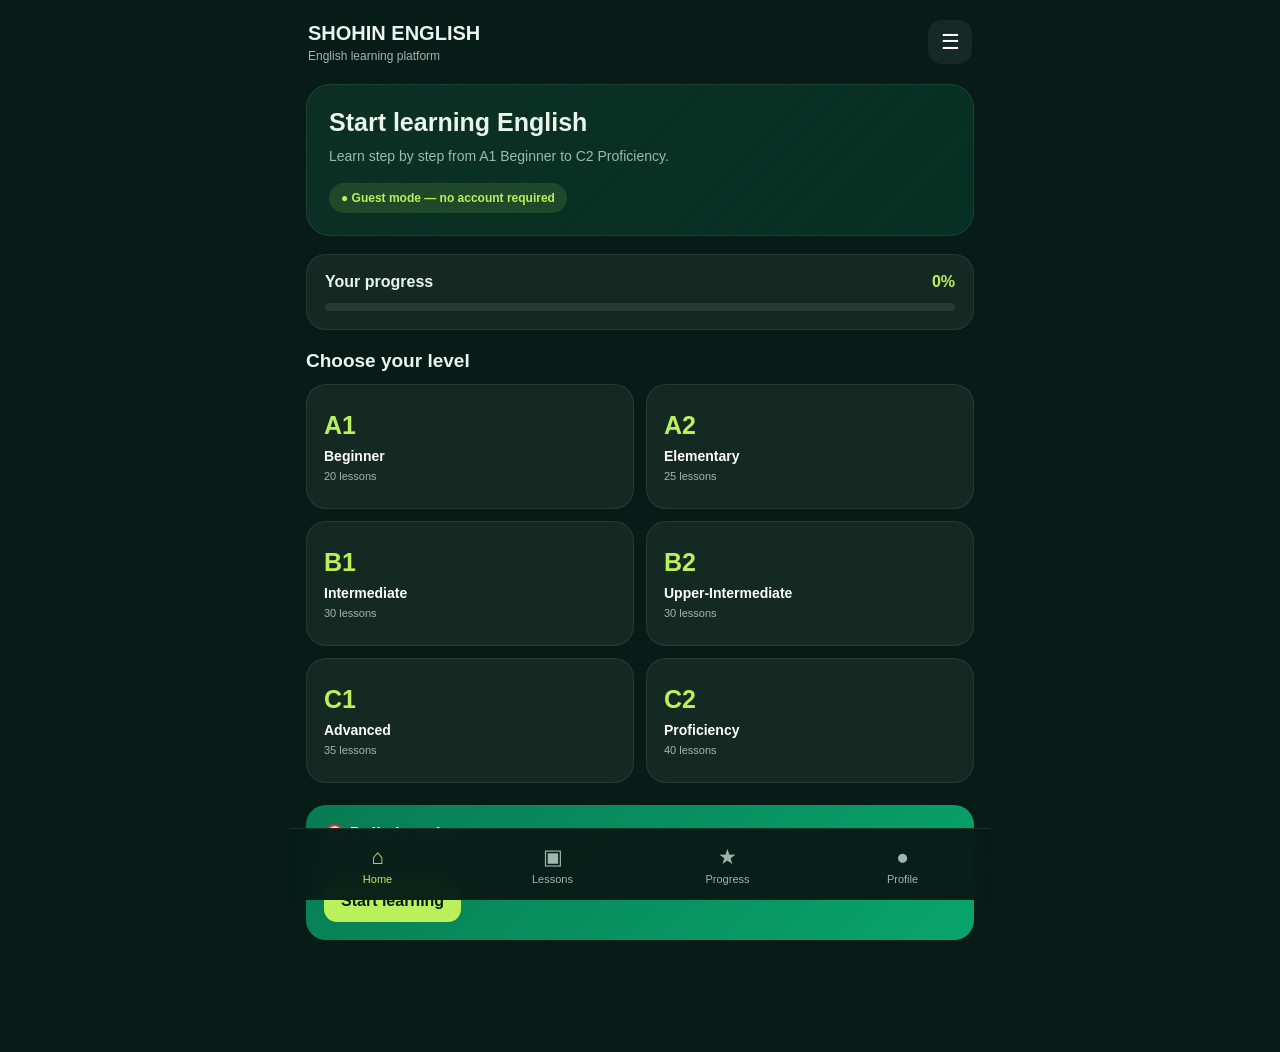
==== commit 4c2d90f1: "Update index.html" ====
--- a/index.html
+++ b/index.html
@@ -9,25 +9,41 @@
   >
 
   <meta name="theme-color" content="#071c16">
-  <meta name="description" content="SHOHIN ENGLISH — Learn English from A1 to C2">
+
+  <meta
+    name="description"
+    content="SHOHIN ENGLISH — Learn English from A1 to C2"
+  >
 
   <link rel="manifest" href="manifest.json">
 
   <title>SHOHIN ENGLISH</title>
 
   <style>
+
+    /* ==================================================
+       SHOHIN BRAND COLORS — НЕ МЕНЯТЬ
+    ================================================== */
+
     :root {
       --dark: #071c16;
       --dark2: #0d3024;
       --green: #08a56c;
       --green2: #087b53;
       --lime: #baf05b;
+
       --white: #ffffff;
       --text: #eaf5ef;
       --muted: #9fb8ad;
+
       --card: rgba(255,255,255,.06);
       --border: rgba(255,255,255,.08);
     }
+
+
+    /* ==================================================
+       RESET
+    ================================================== */
 
     * {
       box-sizing: border-box;
@@ -35,11 +51,22 @@
       padding: 0;
     }
 
+    html {
+      scroll-behavior: smooth;
+    }
+
     body {
-      font-family: Arial, sans-serif;
+      font-family:
+        Arial,
+        Helvetica,
+        sans-serif;
+
       background: var(--dark);
       color: var(--text);
+
       min-height: 100vh;
+
+      -webkit-tap-highlight-color: transparent;
     }
 
     button {
@@ -48,13 +75,16 @@
       cursor: pointer;
     }
 
-    /* =========================
+
+    /* ==================================================
        SPLASH
-    ========================= */
+    ================================================== */
 
     #splash {
+
       position: fixed;
       inset: 0;
+
       z-index: 9999;
 
       display: flex;
@@ -68,9 +98,19 @@
           var(--dark2),
           var(--dark) 70%
         );
+
+      transition:
+        opacity .4s ease,
+        visibility .4s ease;
+    }
+
+    #splash.hide {
+      opacity: 0;
+      visibility: hidden;
     }
 
     .logo {
+
       width: 82px;
       height: 82px;
 
@@ -86,34 +126,55 @@
       font-size: 28px;
       font-weight: 900;
 
-      box-shadow: 0 15px 50px rgba(8,165,108,.25);
+      box-shadow:
+        0 15px 50px
+        rgba(8,165,108,.25);
     }
 
     .splash-title {
+
       margin-top: 18px;
+
       font-size: 25px;
       font-weight: 900;
+
       letter-spacing: .5px;
     }
 
     .splash-subtitle {
+
       margin-top: 7px;
+
       color: var(--muted);
+
       font-size: 13px;
     }
 
-    /* =========================
+
+    /* ==================================================
        APP
-    ========================= */
+    ================================================== */
 
     #app {
+
       display: none;
+
       min-height: 100vh;
-      padding-bottom: 85px;
-    }
+
+      padding-bottom: 90px;
+    }
+
+
+    /* ==================================================
+       HEADER
+    ================================================== */
 
     .header {
-      padding: 20px 18px 15px;
+
+      padding:
+        20px
+        18px
+        15px;
 
       display: flex;
       align-items: center;
@@ -123,38 +184,63 @@
     }
 
     .brand {
+
       display: flex;
       flex-direction: column;
     }
 
     .brand-name {
+
       font-size: 20px;
       font-weight: 900;
     }
 
     .brand-sub {
+
       margin-top: 4px;
+
       color: var(--muted);
+
       font-size: 12px;
     }
 
     .menu-btn {
+
       width: 44px;
       height: 44px;
+
       border-radius: 14px;
 
       background: var(--card);
       color: var(--white);
 
-      font-size: 20px;
-    }
-
-    /* =========================
+      font-size: 21px;
+
+      transition:
+        transform .15s ease,
+        background .15s ease;
+    }
+
+    .menu-btn:active {
+
+      transform: scale(.94);
+
+      background:
+        rgba(8,165,108,.18);
+    }
+
+
+    /* ==================================================
        WELCOME
-    ========================= */
+    ================================================== */
 
     .welcome {
-      margin: 5px 16px 18px;
+
+      margin:
+        5px
+        16px
+        18px;
+
       padding: 22px;
 
       border-radius: 24px;
@@ -166,185 +252,301 @@
           rgba(8,165,108,.15)
         );
 
-      border: 1px solid var(--border);
+      border:
+        1px solid var(--border);
     }
 
     .welcome h1 {
+
       font-size: 25px;
+
       line-height: 1.2;
     }
 
     .welcome p {
+
       margin-top: 9px;
+
       color: var(--muted);
+
       line-height: 1.5;
+
       font-size: 14px;
     }
 
     .guest-badge {
+
       display: inline-flex;
+
       margin-top: 16px;
-      padding: 8px 12px;
+
+      padding:
+        8px
+        12px;
 
       border-radius: 999px;
 
-      background: rgba(186,240,91,.12);
+      background:
+        rgba(186,240,91,.12);
+
       color: var(--lime);
 
       font-size: 12px;
+
       font-weight: 700;
     }
 
-    /* =========================
+
+    /* ==================================================
        PROGRESS
-    ========================= */
+    ================================================== */
 
     .progress-card {
-      margin: 0 16px 20px;
+
+      margin:
+        0
+        16px
+        20px;
+
       padding: 18px;
 
       border-radius: 20px;
+
       background: var(--card);
-      border: 1px solid var(--border);
+
+      border:
+        1px solid var(--border);
     }
 
     .progress-top {
+
       display: flex;
-      justify-content: space-between;
-      align-items: center;
+
+      justify-content:
+        space-between;
+
+      align-items:
+        center;
 
       margin-bottom: 12px;
     }
 
     .progress-title {
+
       font-weight: 800;
     }
 
     .progress-percent {
+
       color: var(--lime);
+
       font-weight: 800;
     }
 
     .progress-bar {
+
       height: 8px;
+
       border-radius: 20px;
+
       overflow: hidden;
-      background: rgba(255,255,255,.08);
+
+      background:
+        rgba(255,255,255,.08);
     }
 
     .progress-fill {
+
       width: 0%;
+
       height: 100%;
-      background: var(--green);
+
+      background:
+        var(--green);
+
       border-radius: inherit;
-      transition: width .3s ease;
-    }
-
-    /* =========================
+
+      transition:
+        width .3s ease;
+    }
+
+
+    /* ==================================================
+       SECTION TITLE
+    ================================================== */
+
+    .section-title {
+
+      margin:
+        0
+        16px
+        12px;
+
+      font-size: 19px;
+
+      font-weight: 900;
+    }
+
+
+    /* ==================================================
        LEVELS
-    ========================= */
-
-    .section-title {
-      margin: 0 16px 12px;
-      font-size: 19px;
+    ================================================== */
+
+    .levels {
+
+      display: grid;
+
+      grid-template-columns:
+        repeat(2, 1fr);
+
+      gap: 12px;
+
+      padding:
+        0
+        16px;
+    }
+
+    .level {
+
+      position: relative;
+
+      min-height: 125px;
+
+      padding: 17px;
+
+      text-align: left;
+
+      border-radius: 20px;
+
+      background: var(--card);
+
+      color: var(--white);
+
+      border:
+        1px solid var(--border);
+
+      transition:
+        transform .15s ease,
+        border-color .15s ease,
+        background .15s ease;
+    }
+
+    .level:hover {
+
+      border-color:
+        rgba(8,165,108,.4);
+
+      background:
+        rgba(8,165,108,.08);
+    }
+
+    .level:active {
+
+      transform:
+        scale(.97);
+    }
+
+    .level-code {
+
+      font-size: 25px;
+
       font-weight: 900;
-    }
-
-    .levels {
-      display: grid;
-      grid-template-columns: repeat(2, 1fr);
-      gap: 12px;
-
-      padding: 0 16px;
-    }
-
-    .level {
-      position: relative;
-
-      min-height: 125px;
-      padding: 17px;
-
-      text-align: left;
+
+      color: var(--lime);
+    }
+
+    .level-name {
+
+      margin-top: 8px;
+
+      font-size: 14px;
+
+      font-weight: 800;
+    }
+
+    .level-lessons {
+
+      margin-top: 6px;
+
+      color: var(--muted);
+
+      font-size: 11px;
+    }
+
+
+    /* ==================================================
+       DAILY
+    ================================================== */
+
+    .daily {
+
+      margin:
+        22px
+        16px;
+
+      padding: 18px;
 
       border-radius: 20px;
 
-      background: var(--card);
-      color: var(--white);
-
-      border: 1px solid var(--border);
-
-      transition: transform .15s ease,
-                  border-color .15s ease;
-    }
-
-    .level:active {
-      transform: scale(.97);
-    }
-
-    .level-code {
-      font-size: 25px;
+      background:
+        linear-gradient(
+          135deg,
+          var(--green2),
+          var(--green)
+        );
+    }
+
+    .daily-title {
+
+      font-size: 17px;
+
       font-weight: 900;
-      color: var(--lime);
-    }
-
-    .level-name {
-      margin-top: 8px;
-      font-size: 14px;
-      font-weight: 800;
-    }
-
-    .level-lessons {
+    }
+
+    .daily-text {
+
       margin-top: 6px;
-      color: var(--muted);
-      font-size: 11px;
-    }
-
-    /* =========================
-       DAILY
-    ========================= */
-
-    .daily {
-      margin: 22px 16px;
-      padding: 18px;
-
-      border-radius: 20px;
-
-      background: linear-gradient(
-        135deg,
-        var(--green2),
-        var(--green)
-      );
-    }
-
-    .daily-title {
-      font-size: 17px;
+
+      font-size: 13px;
+
+      opacity: .9;
+    }
+
+    .start-btn {
+
+      margin-top: 15px;
+
+      padding:
+        12px
+        17px;
+
+      border-radius: 13px;
+
+      background: var(--lime);
+
+      color: var(--dark);
+
       font-weight: 900;
-    }
-
-    .daily-text {
-      margin-top: 6px;
-      font-size: 13px;
-      opacity: .9;
-    }
-
-    .start-btn {
-      margin-top: 15px;
-      padding: 12px 17px;
-
-      border-radius: 13px;
-
-      background: var(--lime);
-      color: var(--dark);
-
-      font-weight: 900;
-    }
-
-    /* =========================
-       BOTTOM NAV
-    ========================= */
+
+      transition:
+        transform .15s ease;
+    }
+
+    .start-btn:active {
+
+      transform:
+        scale(.95);
+    }
+
+
+    /* ==================================================
+       BOTTOM NAVIGATION
+    ================================================== */
 
     .bottom-nav {
+
       position: fixed;
+
       left: 0;
       right: 0;
       bottom: 0;
@@ -352,143 +554,250 @@
       height: 72px;
 
       display: flex;
-      justify-content: space-around;
-      align-items: center;
-
-      background: rgba(7,28,22,.96);
-      backdrop-filter: blur(14px);
-
-      border-top: 1px solid var(--border);
+
+      justify-content:
+        space-around;
+
+      align-items:
+        center;
+
+      background:
+        rgba(7,28,22,.96);
+
+      backdrop-filter:
+        blur(14px);
+
+      border-top:
+        1px solid var(--border);
 
       z-index: 1000;
     }
 
     .nav-btn {
+
       min-width: 70px;
 
       display: flex;
-      align-items: center;
-      justify-content: center;
-      flex-direction: column;
+
+      align-items:
+        center;
+
+      justify-content:
+        center;
+
+      flex-direction:
+        column;
 
       gap: 4px;
 
-      background: transparent;
-      color: var(--muted);
+      background:
+        transparent;
+
+      color:
+        var(--muted);
 
       font-size: 11px;
+
+      transition:
+        color .15s ease;
     }
 
     .nav-icon {
+
       font-size: 21px;
     }
 
     .nav-btn.active {
-      color: var(--lime);
-    }
-
-    /* =========================
-       MENU
-    ========================= */
+
+      color:
+        var(--lime);
+    }
+
+
+    /* ==================================================
+       SIDE MENU
+    ================================================== */
 
     #menu {
+
       position: fixed;
+
       inset: 0;
 
       z-index: 5000;
 
       display: none;
 
-      background: rgba(0,0,0,.65);
+      background:
+        rgba(0,0,0,.65);
+    }
+
+    #menu.show {
+
+      display: block;
     }
 
     .menu-panel {
+
       position: absolute;
+
       top: 0;
       right: 0;
       bottom: 0;
 
-      width: min(330px, 88%);
-
-      padding: 25px 18px;
-
-      background: var(--dark2);
-
-      box-shadow: -20px 0 50px rgba(0,0,0,.25);
+      width:
+        min(330px,88%);
+
+      padding:
+        25px
+        18px;
+
+      background:
+        var(--dark2);
+
+      box-shadow:
+        -20px
+        0
+        50px
+        rgba(0,0,0,.25);
+
+      animation:
+        menuIn .2s ease;
+    }
+
+    @keyframes menuIn {
+
+      from {
+
+        transform:
+          translateX(100%);
+
+      }
+
+      to {
+
+        transform:
+          translateX(0);
+
+      }
+
     }
 
     .menu-head {
+
       display: flex;
-      align-items: center;
-      justify-content: space-between;
+
+      align-items:
+        center;
+
+      justify-content:
+        space-between;
 
       margin-bottom: 25px;
     }
 
     .menu-head h2 {
+
       font-size: 21px;
     }
 
     .close-menu {
+
       width: 42px;
       height: 42px;
 
       border-radius: 13px;
 
       background: var(--card);
+
       color: var(--white);
 
       font-size: 20px;
     }
 
     .menu-item {
+
       width: 100%;
 
-      padding: 15px 14px;
+      padding:
+        15px
+        14px;
+
       margin-bottom: 8px;
 
       display: flex;
-      align-items: center;
+
+      align-items:
+        center;
+
       gap: 12px;
 
       border-radius: 14px;
 
-      background: var(--card);
-      color: var(--text);
-
-      text-align: left;
+      background:
+        var(--card);
+
+      color:
+        var(--text);
+
+      text-align:
+        left;
     }
 
     .menu-item small {
+
       display: block;
+
       margin-top: 3px;
-      color: var(--muted);
-    }
-
-    @media (min-width: 700px) {
+
+      color:
+        var(--muted);
+    }
+
+
+    /* ==================================================
+       RESPONSIVE
+    ================================================== */
+
+    @media (min-width:700px) {
+
       #app {
+
         max-width: 700px;
-        margin: auto;
+
+        margin:
+          0 auto;
       }
 
       .bottom-nav {
+
         left: 50%;
         right: auto;
+
         width: 700px;
-        transform: translateX(-50%);
+
+        transform:
+          translateX(-50%);
       }
-    }
+
+    }
+
   </style>
 </head>
 
+
 <body>
 
-  <!-- =========================
+
+  <!-- ==================================================
        SPLASH
-  ========================= -->
+  ================================================== -->
 
   <div id="splash">
-    <div class="logo">SH</div>
+
+    <div class="logo">
+      SH
+    </div>
 
     <div class="splash-title">
       SHOHIN ENGLISH
@@ -497,18 +806,23 @@
     <div class="splash-subtitle">
       Learn English • A1 — C2
     </div>
+
   </div>
 
 
-  <!-- =========================
-       APP
-  ========================= -->
+  <!-- ==================================================
+       MAIN APP
+  ================================================== -->
 
   <main id="app">
 
+
+    <!-- HEADER -->
+
     <header class="header">
 
       <div class="brand">
+
         <div class="brand-name">
           SHOHIN ENGLISH
         </div>
@@ -516,7 +830,9 @@
         <div class="brand-sub">
           English learning platform
         </div>
+
       </div>
+
 
       <button
         class="menu-btn"
@@ -568,11 +884,14 @@
 
       </div>
 
+
       <div class="progress-bar">
+
         <div
           class="progress-fill"
           id="progressFill"
         ></div>
+
       </div>
 
     </section>
@@ -584,43 +903,129 @@
       Choose your level
     </h2>
 
+
     <section class="levels">
 
-      <button class="level" data-level="A1">
-        <div class="level-code">A1</div>
-        <div class="level-name">Beginner</div>
-        <div class="level-lessons">20 lessons</div>
-      </button>
-
-      <button class="level" data-level="A2">
-        <div class="level-code">A2</div>
-        <div class="level-name">Elementary</div>
-        <div class="level-lessons">25 lessons</div>
-      </button>
-
-      <button class="level" data-level="B1">
-        <div class="level-code">B1</div>
-        <div class="level-name">Intermediate</div>
-        <div class="level-lessons">30 lessons</div>
-      </button>
-
-      <button class="level" data-level="B2">
-        <div class="level-code">B2</div>
-        <div class="level-name">Upper-Intermediate</div>
-        <div class="level-lessons">30 lessons</div>
-      </button>
-
-      <button class="level" data-level="C1">
-        <div class="level-code">C1</div>
-        <div class="level-name">Advanced</div>
-        <div class="level-lessons">35 lessons</div>
-      </button>
-
-      <button class="level" data-level="C2">
-        <div class="level-code">C2</div>
-        <div class="level-name">Proficiency</div>
-        <div class="level-lessons">40 lessons</div>
-      </button>
+
+      <button
+        class="level"
+        data-level="A1"
+      >
+
+        <div class="level-code">
+          A1
+        </div>
+
+        <div class="level-name">
+          Beginner
+        </div>
+
+        <div class="level-lessons">
+          20 lessons
+        </div>
+
+      </button>
+
+
+      <button
+        class="level"
+        data-level="A2"
+      >
+
+        <div class="level-code">
+          A2
+        </div>
+
+        <div class="level-name">
+          Elementary
+        </div>
+
+        <div class="level-lessons">
+          25 lessons
+        </div>
+
+      </button>
+
+
+      <button
+        class="level"
+        data-level="B1"
+      >
+
+        <div class="level-code">
+          B1
+        </div>
+
+        <div class="level-name">
+          Intermediate
+        </div>
+
+        <div class="level-lessons">
+          30 lessons
+        </div>
+
+      </button>
+
+
+      <button
+        class="level"
+        data-level="B2"
+      >
+
+        <div class="level-code">
+          B2
+        </div>
+
+        <div class="level-name">
+          Upper-Intermediate
+        </div>
+
+        <div class="level-lessons">
+          30 lessons
+        </div>
+
+      </button>
+
+
+      <button
+        class="level"
+        data-level="C1"
+      >
+
+        <div class="level-code">
+          C1
+        </div>
+
+        <div class="level-name">
+          Advanced
+        </div>
+
+        <div class="level-lessons">
+          35 lessons
+        </div>
+
+      </button>
+
+
+      <button
+        class="level"
+        data-level="C2"
+      >
+
+        <div class="level-code">
+          C2
+        </div>
+
+        <div class="level-name">
+          Proficiency
+        </div>
+
+        <div class="level-lessons">
+          40 lessons
+        </div>
+
+      </button>
+
 
     </section>
 
@@ -637,7 +1042,10 @@
         Build your English habit every day.
       </div>
 
-      <button class="start-btn" id="startLearning">
+      <button
+        class="start-btn"
+        id="startLearning"
+      >
         Start learning
       </button>
 
@@ -648,46 +1056,89 @@
 
     <nav class="bottom-nav">
 
-      <button class="nav-btn active">
-        <span class="nav-icon">⌂</span>
+
+      <button
+        class="nav-btn active"
+        id="homeNav"
+      >
+
+        <span class="nav-icon">
+          ⌂
+        </span>
+
         Home
-      </button>
-
-      <button class="nav-btn" id="lessonsNav">
-        <span class="nav-icon">▣</span>
+
+      </button>
+
+
+      <button
+        class="nav-btn"
+        id="lessonsNav"
+      >
+
+        <span class="nav-icon">
+          ▣
+        </span>
+
         Lessons
-      </button>
-
-      <button class="nav-btn">
-        <span class="nav-icon">★</span>
+
+      </button>
+
+
+      <button
+        class="nav-btn"
+        id="progressNav"
+      >
+
+        <span class="nav-icon">
+          ★
+        </span>
+
         Progress
-      </button>
-
-      <button class="nav-btn" id="profileNav">
-        <span class="nav-icon">●</span>
+
+      </button>
+
+
+      <button
+        class="nav-btn"
+        id="profileNav"
+      >
+
+        <span class="nav-icon">
+          ●
+        </span>
+
         Profile
-      </button>
+
+      </button>
+
 
     </nav>
 
+
   </main>
 
 
-  <!-- =========================
-       MENU
-  ========================= -->
+  <!-- ==================================================
+       SIDE MENU
+  ================================================== -->
 
   <div id="menu">
 
+
     <aside class="menu-panel">
 
+
       <div class="menu-head">
 
-        <h2>SHOHIN ENGLISH</h2>
+        <h2>
+          SHOHIN ENGLISH
+        </h2>
 
         <button
           class="close-menu"
           id="closeMenu"
+          aria-label="Close menu"
         >
           ×
         </button>
@@ -696,225 +1147,462 @@
 
 
       <button class="menu-item">
+
         👤
+
         <span>
+
           Guest profile
-          <small>No account required</small>
+
+          <small>
+            No account required
+          </small>
+
         </span>
+
       </button>
 
 
       <button class="menu-item">
+
         📚
+
         <span>
+
           Lessons
-          <small>Continue learning</small>
+
+          <small>
+            Continue learning
+          </small>
+
         </span>
+
       </button>
 
 
       <button class="menu-item">
+
         🏆
+
         <span>
+
           Achievements
-          <small>Your learning results</small>
+
+          <small>
+            Your learning results
+          </small>
+
         </span>
+
       </button>
 
 
       <button class="menu-item">
+
         🔥
+
         <span>
+
           Streak
-          <small>Keep learning every day</small>
+
+          <small>
+            Keep learning every day
+          </small>
+
         </span>
+
       </button>
 
 
       <button class="menu-item">
+
         ☁️
+
         <span>
+
           Save progress
-          <small>Account can be added later</small>
+
+          <small>
+            Account can be added later
+          </small>
+
         </span>
+
       </button>
 
 
       <button class="menu-item">
+
         ⚙️
+
         <span>
+
           Settings
-          <small>App preferences</small>
+
+          <small>
+            App preferences
+          </small>
+
         </span>
-      </button>
+
+      </button>
+
 
     </aside>
 
   </div>
 
 
-  <!-- =========================
-       BASIC START LOGIC
-  ========================= -->
+  <!-- ==================================================
+       STORAGE
+  ================================================== -->
+
+  <script src="js/storage.js"></script>
+
+
+  <!-- ==================================================
+       APP LOGIC
+  ================================================== -->
 
   <script>
 
-    const splash = document.getElementById("splash");
-    const app = document.getElementById("app");
-
-    const menu = document.getElementById("menu");
-    const openMenu = document.getElementById("openMenu");
-    const closeMenu = document.getElementById("closeMenu");
-
-    /*
-      SHOHIN ENGLISH
-      GUEST MODE
-
-      No login.
-      No registration.
-      No Firebase Auth required.
-
-      Progress will later be connected
-      to storage.js / localStorage.
-    */
-
-    window.addEventListener("load", () => {
-
-      setTimeout(() => {
-
-        splash.style.display = "none";
-        app.style.display = "block";
-
-      }, 1000);
-
-    });
-
-
-    /* MENU */
-
-    openMenu.addEventListener("click", () => {
-      menu.style.display = "block";
-    });
-
-
-    closeMenu.addEventListener("click", () => {
-      menu.style.display = "none";
-    });
-
-
-    menu.addEventListener("click", (event) => {
-
-      if (event.target === menu) {
-        menu.style.display = "none";
+    /* ================================================
+       ELEMENTS
+    ================================================ */
+
+    const splash =
+      document.getElementById("splash");
+
+    const app =
+      document.getElementById("app");
+
+    const menu =
+      document.getElementById("menu");
+
+    const openMenu =
+      document.getElementById("openMenu");
+
+    const closeMenu =
+      document.getElementById("closeMenu");
+
+
+    /* ================================================
+       START APPLICATION
+    ================================================ */
+
+    window.addEventListener(
+      "load",
+      () => {
+
+        setTimeout(
+          () => {
+
+            splash.classList.add("hide");
+
+            app.style.display =
+              "block";
+
+            loadProgress();
+
+          },
+          1000
+        );
+
       }
-
-    });
-
-
-    /* LEVEL SELECTION */
-
-    document.querySelectorAll(".level").forEach(level => {
-
-      level.addEventListener("click", () => {
-
-        const selectedLevel = level.dataset.level;
-
-        localStorage.setItem(
-          "shohinEnglishSelectedLevel",
-          selectedLevel
+    );
+
+
+    /* ================================================
+       MENU
+    ================================================ */
+
+    openMenu.addEventListener(
+      "click",
+      () => {
+
+        menu.classList.add("show");
+
+      }
+    );
+
+
+    closeMenu.addEventListener(
+      "click",
+      () => {
+
+        menu.classList.remove("show");
+
+      }
+    );
+
+
+    menu.addEventListener(
+      "click",
+      (event) => {
+
+        if (
+          event.target === menu
+        ) {
+
+          menu.classList.remove(
+            "show"
+          );
+
+        }
+
+      }
+    );
+
+
+    /* ================================================
+       LOAD LOCAL PROGRESS
+    ================================================ */
+
+    function loadProgress() {
+
+      if (
+        !window.SHOHINStorage
+      ) {
+
+        console.warn(
+          "SHOHINStorage not found"
         );
 
-        alert(
-          "Level " +
-          selectedLevel +
-          " selected.\nLessons will open here."
+        return;
+
+      }
+
+
+      const data =
+        SHOHINStorage.get();
+
+
+      const completed =
+        data.completedLessons.length;
+
+
+      const totalLessons =
+        180;
+
+
+      const percent =
+        Math.min(
+          100,
+          Math.round(
+            (
+              completed /
+              totalLessons
+            ) * 100
+          )
         );
 
-      });
-
-    });
-
-
-    /* START LEARNING */
+
+      document.getElementById(
+        "progressPercent"
+      ).textContent =
+        percent + "%";
+
+
+      document.getElementById(
+        "progressFill"
+      ).style.width =
+        percent + "%";
+
+    }
+
+
+    /* ================================================
+       LEVEL SELECTION
+    ================================================ */
 
     document
-      .getElementById("startLearning")
-      .addEventListener("click", () => {
-
-        const savedLevel =
-          localStorage.getItem(
-            "shohinEnglishSelectedLevel"
+      .querySelectorAll(".level")
+      .forEach(
+        (levelButton) => {
+
+          levelButton.addEventListener(
+            "click",
+            () => {
+
+              const level =
+                levelButton.dataset.level;
+
+
+              if (
+                window.SHOHINStorage
+              ) {
+
+                SHOHINStorage.setLevel(
+                  level
+                );
+
+              }
+
+
+              alert(
+                "Level " +
+                level +
+                " selected.\n\n" +
+                "Next step: lessons."
+              );
+
+
+              loadProgress();
+
+            }
           );
 
-        if (savedLevel) {
+        }
+      );
+
+
+    /* ================================================
+       START LEARNING
+    ================================================ */
+
+    document
+      .getElementById(
+        "startLearning"
+      )
+      .addEventListener(
+        "click",
+        () => {
+
+          let level = null;
+
+
+          if (
+            window.SHOHINStorage
+          ) {
+
+            level =
+              SHOHINStorage.getLevel();
+
+          }
+
+
+          if (!level) {
+
+            alert(
+              "Choose your English level first."
+            );
+
+            return;
+
+          }
+
 
           alert(
             "Continue with " +
-            savedLevel +
+            level +
             " lessons."
           );
 
-        } else {
+        }
+      );
+
+
+    /* ================================================
+       BOTTOM NAV
+    ================================================ */
+
+    document
+      .getElementById("homeNav")
+      .addEventListener(
+        "click",
+        () => {
+
+          window.scrollTo({
+            top: 0,
+            behavior: "smooth"
+          });
+
+        }
+      );
+
+
+    document
+      .getElementById("lessonsNav")
+      .addEventListener(
+        "click",
+        () => {
 
           alert(
-            "Choose your English level first."
+            "Lessons section will open here."
           );
 
         }
-
-      });
-
-
-    /* SIMPLE LOCAL PROGRESS */
-
-    function loadLocalProgress() {
-
-      const progress =
-        JSON.parse(
-          localStorage.getItem(
-            "shohinEnglishProgress"
-          )
-        ) || {
-          percent: 0
-        };
-
-
-      const percent =
-        Math.max(
-          0,
-          Math.min(100, Number(progress.percent) || 0)
-        );
-
-
-      document.getElementById(
-        "progressPercent"
-      ).textContent = percent + "%";
-
-
-      document.getElementById(
-        "progressFill"
-      ).style.width = percent + "%";
-
-    }
-
-
-    loadLocalProgress();
+      );
+
+
+    document
+      .getElementById("progressNav")
+      .addEventListener(
+        "click",
+        () => {
+
+          const data =
+            window.SHOHINStorage
+              ? SHOHINStorage.get()
+              : null;
+
+
+          if (!data) {
+            return;
+          }
+
+
+          alert(
+            "Lessons completed: " +
+            data.statistics.lessonsCompleted +
+            "\n\n" +
+
+            "Words learned: " +
+            data.statistics.wordsLearned +
+            "\n\n" +
+
+            "Tests completed: " +
+            data.statistics.testsCompleted +
+            "\n\n" +
+
+            "Current streak: " +
+            data.streak.current
+          );
+
+        }
+      );
+
+
+    document
+      .getElementById("profileNav")
+      .addEventListener(
+        "click",
+        () => {
+
+          alert(
+            "Guest profile\n\n" +
+            "Your progress is saved " +
+            "on this device."
+          );
+
+        }
+      );
+
+
+    /* ================================================
+       INITIALIZE STORAGE
+    ================================================ */
+
+    if (
+      window.SHOHINStorage
+    ) {
+
+      SHOHINStorage.get();
+
+    }
 
   </script>
 
-
-  <!--
-    Later we will connect:
-
-    js/app.js
-    js/storage.js
-    js/lessons.js
-    js/tests.js
-
-    IMPORTANT:
-    No mandatory login.
-    Guest mode is the default.
-  -->
 
 </body>
 </html>
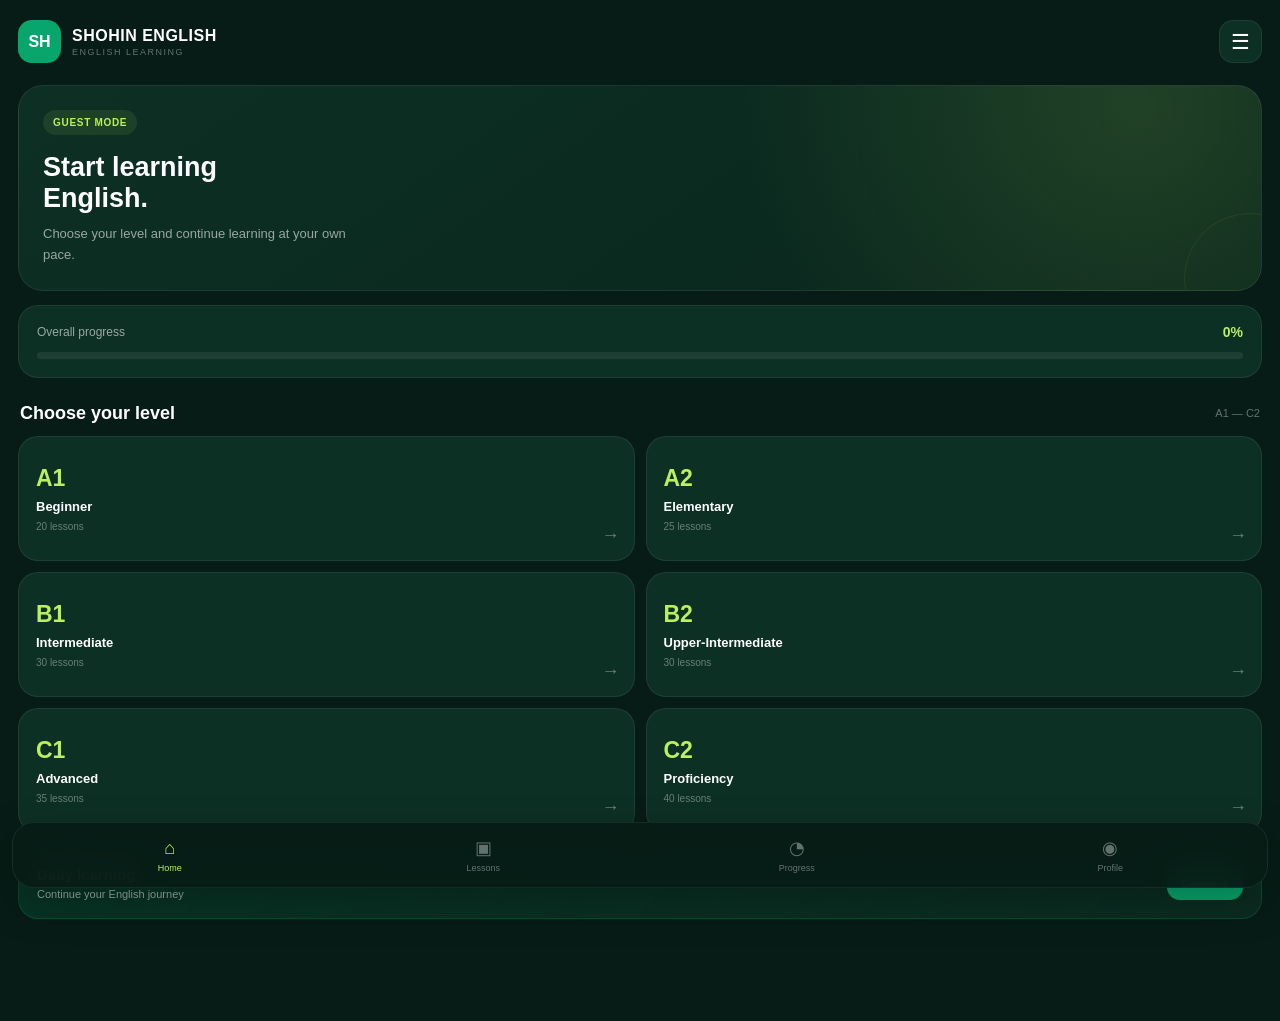
==== commit 68d999c0: "Update index.html" ====
--- a/index.html
+++ b/index.html
@@ -10,20 +10,15 @@
 
   <meta name="theme-color" content="#071c16">
 
-  <meta
-    name="description"
-    content="SHOHIN ENGLISH — Learn English from A1 to C2"
-  >
+  <title>SHOHIN ENGLISH</title>
 
   <link rel="manifest" href="manifest.json">
 
-  <title>SHOHIN ENGLISH</title>
-
   <style>
 
-    /* ==================================================
+    /* =====================================================
        SHOHIN BRAND COLORS — НЕ МЕНЯТЬ
-    ================================================== */
+    ===================================================== */
 
     :root {
       --dark: #071c16;
@@ -33,17 +28,18 @@
       --lime: #baf05b;
 
       --white: #ffffff;
-      --text: #eaf5ef;
-      --muted: #9fb8ad;
-
-      --card: rgba(255,255,255,.06);
-      --border: rgba(255,255,255,.08);
-    }
-
-
-    /* ==================================================
+      --muted: rgba(255,255,255,.58);
+      --muted2: rgba(255,255,255,.38);
+
+      --border: rgba(255,255,255,.07);
+
+      --radius: 20px;
+    }
+
+
+    /* =====================================================
        RESET
-    ================================================== */
+    ===================================================== */
 
     * {
       box-sizing: border-box;
@@ -56,48 +52,52 @@
     }
 
     body {
+      min-height: 100vh;
+      background: var(--dark);
+      color: var(--white);
       font-family:
+        Inter,
         Arial,
         Helvetica,
         sans-serif;
-
+      -webkit-tap-highlight-color: transparent;
+    }
+
+    button {
+      font-family: inherit;
+    }
+
+
+    /* =====================================================
+       APP
+    ===================================================== */
+
+    #app {
+      min-height: 100vh;
       background: var(--dark);
-      color: var(--text);
-
-      min-height: 100vh;
-
-      -webkit-tap-highlight-color: transparent;
-    }
-
-    button {
-      font: inherit;
-      border: 0;
-      cursor: pointer;
-    }
-
-
-    /* ==================================================
+    }
+
+
+    /* =====================================================
        SPLASH
-    ================================================== */
+    ===================================================== */
 
     #splash {
-
       position: fixed;
       inset: 0;
-
       z-index: 9999;
 
       display: flex;
       align-items: center;
       justify-content: center;
-      flex-direction: column;
 
       background:
         radial-gradient(
           circle at center,
-          var(--dark2),
-          var(--dark) 70%
-        );
+          rgba(8,165,108,.18),
+          transparent 45%
+        ),
+        var(--dark);
 
       transition:
         opacity .4s ease,
@@ -109,8 +109,11 @@
       visibility: hidden;
     }
 
-    .logo {
-
+    .splash-content {
+      text-align: center;
+    }
+
+    .splash-logo {
       width: 82px;
       height: 82px;
 
@@ -118,666 +121,927 @@
       align-items: center;
       justify-content: center;
 
-      border-radius: 24px;
-
-      background: var(--green);
-      color: var(--dark);
+      margin: 0 auto 18px;
+
+      border-radius: 26px;
+
+      background:
+        linear-gradient(
+          145deg,
+          var(--green),
+          var(--green2)
+        );
+
+      color: var(--white);
 
       font-size: 28px;
       font-weight: 900;
 
       box-shadow:
-        0 15px 50px
-        rgba(8,165,108,.25);
+        0 18px 50px rgba(8,165,108,.25);
     }
 
     .splash-title {
-
-      margin-top: 18px;
-
-      font-size: 25px;
+      font-size: 24px;
       font-weight: 900;
-
-      letter-spacing: .5px;
+      letter-spacing: 1px;
     }
 
     .splash-subtitle {
-
       margin-top: 7px;
 
       color: var(--muted);
 
-      font-size: 13px;
-    }
-
-
-    /* ==================================================
-       APP
-    ================================================== */
-
-    #app {
-
-      display: none;
-
+      font-size: 12px;
+      letter-spacing: 2px;
+    }
+
+
+    /* =====================================================
+       MAIN HOME
+    ===================================================== */
+
+    #homeScreen {
       min-height: 100vh;
-
       padding-bottom: 90px;
     }
 
-
-    /* ==================================================
-       HEADER
-    ================================================== */
-
-    .header {
-
-      padding:
-        20px
-        18px
-        15px;
-
+    .topbar {
       display: flex;
       align-items: center;
       justify-content: space-between;
 
-      background: var(--dark);
+      padding: 20px 18px 10px;
     }
 
     .brand {
-
-      display: flex;
-      flex-direction: column;
-    }
-
-    .brand-name {
-
-      font-size: 20px;
+      display: flex;
+      align-items: center;
+      gap: 11px;
+    }
+
+    .brand-logo {
+      width: 43px;
+      height: 43px;
+
+      display: flex;
+      align-items: center;
+      justify-content: center;
+
+      border-radius: 14px;
+
+      background: var(--green);
+
+      color: white;
+
+      font-size: 16px;
       font-weight: 900;
     }
 
-    .brand-sub {
-
-      margin-top: 4px;
+    .brand-text strong {
+      display: block;
+
+      font-size: 16px;
+      font-weight: 900;
+      letter-spacing: .5px;
+    }
+
+    .brand-text span {
+      display: block;
+
+      margin-top: 2px;
+
+      color: var(--muted2);
+
+      font-size: 9px;
+      letter-spacing: 1.5px;
+    }
+
+    .menu-button {
+      width: 43px;
+      height: 43px;
+
+      border: 1px solid var(--border);
+      border-radius: 14px;
+
+      background: var(--dark2);
+
+      color: white;
+
+      font-size: 21px;
+
+      cursor: pointer;
+    }
+
+
+    /* =====================================================
+       WELCOME
+    ===================================================== */
+
+    .page-content {
+      padding: 12px 18px;
+    }
+
+    .welcome-card {
+      position: relative;
+      overflow: hidden;
+
+      padding: 24px;
+
+      border-radius: 25px;
+
+      background:
+        radial-gradient(
+          circle at 90% 10%,
+          rgba(186,240,91,.13),
+          transparent 35%
+        ),
+        linear-gradient(
+          145deg,
+          var(--dark2),
+          #09251c
+        );
+
+      border: 1px solid var(--border);
+    }
+
+    .welcome-card::after {
+      content: "";
+
+      position: absolute;
+
+      width: 130px;
+      height: 130px;
+
+      right: -55px;
+      bottom: -55px;
+
+      border-radius: 50%;
+
+      border: 1px solid rgba(186,240,91,.08);
+    }
+
+    .guest-badge {
+      display: inline-flex;
+
+      padding: 7px 10px;
+
+      border-radius: 30px;
+
+      background: rgba(186,240,91,.09);
+
+      color: var(--lime);
+
+      font-size: 10px;
+      font-weight: 800;
+      letter-spacing: .7px;
+    }
+
+    .welcome-card h1 {
+      margin-top: 17px;
+
+      font-size: 27px;
+      line-height: 1.15;
+    }
+
+    .welcome-card p {
+      max-width: 310px;
+
+      margin-top: 10px;
 
       color: var(--muted);
 
+      font-size: 13px;
+      line-height: 1.6;
+    }
+
+
+    /* =====================================================
+       PROGRESS
+    ===================================================== */
+
+    .progress-card {
+      margin-top: 14px;
+
+      padding: 18px;
+
+      border-radius: 20px;
+
+      background: var(--dark2);
+
+      border: 1px solid var(--border);
+    }
+
+    .progress-top {
+      display: flex;
+      align-items: center;
+      justify-content: space-between;
+
+      margin-bottom: 12px;
+    }
+
+    .progress-top span {
+      color: var(--muted);
+
       font-size: 12px;
     }
 
-    .menu-btn {
-
-      width: 44px;
-      height: 44px;
-
-      border-radius: 14px;
-
-      background: var(--card);
-      color: var(--white);
-
-      font-size: 21px;
+    .progress-top strong {
+      color: var(--lime);
+
+      font-size: 14px;
+    }
+
+    .progress-track {
+      width: 100%;
+      height: 7px;
+
+      overflow: hidden;
+
+      border-radius: 20px;
+
+      background: rgba(255,255,255,.07);
+    }
+
+    .progress-fill {
+      height: 100%;
+
+      width: 0%;
+
+      border-radius: inherit;
+
+      background:
+        linear-gradient(
+          90deg,
+          var(--green),
+          var(--lime)
+        );
+
+      transition: width .3s ease;
+    }
+
+
+    /* =====================================================
+       SECTION TITLE
+    ===================================================== */
+
+    .section-title {
+      display: flex;
+      align-items: center;
+      justify-content: space-between;
+
+      margin: 25px 2px 12px;
+    }
+
+    .section-title h2 {
+      font-size: 18px;
+    }
+
+    .section-title span {
+      color: var(--muted2);
+      font-size: 11px;
+    }
+
+
+    /* =====================================================
+       LEVELS
+    ===================================================== */
+
+    .levels {
+      display: grid;
+
+      grid-template-columns: 1fr 1fr;
+
+      gap: 11px;
+    }
+
+    .level {
+      position: relative;
+
+      min-height: 125px;
+
+      padding: 17px;
+
+      border: 1px solid var(--border);
+      border-radius: 20px;
+
+      background: var(--dark2);
+
+      color: white;
+
+      text-align: left;
+
+      cursor: pointer;
 
       transition:
         transform .15s ease,
-        background .15s ease;
-    }
-
-    .menu-btn:active {
-
-      transform: scale(.94);
-
-      background:
-        rgba(8,165,108,.18);
-    }
-
-
-    /* ==================================================
-       WELCOME
-    ================================================== */
-
-    .welcome {
-
-      margin:
-        5px
-        16px
-        18px;
-
-      padding: 22px;
-
-      border-radius: 24px;
+        border-color .15s ease;
+    }
+
+    .level:active {
+      transform: scale(.97);
+    }
+
+    .level:hover {
+      border-color: rgba(8,165,108,.4);
+    }
+
+    .level-code {
+      color: var(--lime);
+
+      font-size: 23px;
+      font-weight: 900;
+    }
+
+    .level-name {
+      margin-top: 7px;
+
+      font-size: 13px;
+      font-weight: 800;
+    }
+
+    .level-lessons {
+      margin-top: 7px;
+
+      color: var(--muted2);
+
+      font-size: 10px;
+    }
+
+    .level-arrow {
+      position: absolute;
+
+      right: 14px;
+      bottom: 14px;
+
+      color: var(--muted2);
+
+      font-size: 18px;
+    }
+
+
+    /* =====================================================
+       DAILY CARD
+    ===================================================== */
+
+    .daily-card {
+      display: flex;
+      align-items: center;
+      justify-content: space-between;
+
+      gap: 15px;
+
+      margin-top: 14px;
+
+      padding: 18px;
+
+      border-radius: 20px;
 
       background:
         linear-gradient(
           135deg,
-          var(--dark2),
-          rgba(8,165,108,.15)
+          rgba(8,165,108,.18),
+          rgba(13,48,36,.8)
         );
 
-      border:
-        1px solid var(--border);
-    }
-
-    .welcome h1 {
-
-      font-size: 25px;
-
-      line-height: 1.2;
-    }
-
-    .welcome p {
-
-      margin-top: 9px;
+      border: 1px solid rgba(8,165,108,.22);
+    }
+
+    .daily-info strong {
+      display: block;
+
+      font-size: 15px;
+    }
+
+    .daily-info span {
+      display: block;
+
+      margin-top: 5px;
 
       color: var(--muted);
 
-      line-height: 1.5;
-
-      font-size: 14px;
-    }
-
-    .guest-badge {
-
-      display: inline-flex;
-
-      margin-top: 16px;
-
-      padding:
-        8px
-        12px;
-
-      border-radius: 999px;
+      font-size: 11px;
+    }
+
+    .daily-button {
+      flex-shrink: 0;
+
+      padding: 11px 14px;
+
+      border: 0;
+      border-radius: 13px;
+
+      background: var(--green);
+
+      color: white;
+
+      font-size: 11px;
+      font-weight: 800;
+
+      cursor: pointer;
+    }
+
+
+    /* =====================================================
+       BOTTOM NAV
+    ===================================================== */
+
+    .bottom-nav {
+      position: fixed;
+
+      left: 12px;
+      right: 12px;
+      bottom: 12px;
+
+      z-index: 100;
+
+      height: 66px;
+
+      display: grid;
+
+      grid-template-columns:
+        repeat(4, 1fr);
+
+      align-items: center;
+
+      border: 1px solid var(--border);
+      border-radius: 22px;
 
       background:
-        rgba(186,240,91,.12);
-
+        rgba(7,28,22,.94);
+
+      backdrop-filter: blur(18px);
+
+      box-shadow:
+        0 15px 40px rgba(0,0,0,.25);
+    }
+
+    .nav-item {
+      height: 100%;
+
+      display: flex;
+      flex-direction: column;
+
+      align-items: center;
+      justify-content: center;
+
+      gap: 4px;
+
+      border: 0;
+
+      background: transparent;
+
+      color: var(--muted2);
+
+      font-size: 18px;
+
+      cursor: pointer;
+    }
+
+    .nav-item span {
+      font-size: 9px;
+    }
+
+    .nav-item.active {
       color: var(--lime);
-
-      font-size: 12px;
-
-      font-weight: 700;
-    }
-
-
-    /* ==================================================
-       PROGRESS
-    ================================================== */
-
-    .progress-card {
-
-      margin:
-        0
-        16px
-        20px;
-
-      padding: 18px;
-
-      border-radius: 20px;
-
-      background: var(--card);
-
-      border:
-        1px solid var(--border);
-    }
-
-    .progress-top {
-
-      display: flex;
-
-      justify-content:
-        space-between;
-
-      align-items:
-        center;
-
-      margin-bottom: 12px;
-    }
-
-    .progress-title {
-
-      font-weight: 800;
-    }
-
-    .progress-percent {
-
-      color: var(--lime);
-
-      font-weight: 800;
-    }
-
-    .progress-bar {
-
-      height: 8px;
-
-      border-radius: 20px;
-
-      overflow: hidden;
-
-      background:
-        rgba(255,255,255,.08);
-    }
-
-    .progress-fill {
-
-      width: 0%;
-
-      height: 100%;
-
-      background:
-        var(--green);
-
-      border-radius: inherit;
-
-      transition:
-        width .3s ease;
-    }
-
-
-    /* ==================================================
-       SECTION TITLE
-    ================================================== */
-
-    .section-title {
-
-      margin:
-        0
-        16px
-        12px;
-
-      font-size: 19px;
-
-      font-weight: 900;
-    }
-
-
-    /* ==================================================
-       LEVELS
-    ================================================== */
-
-    .levels {
-
-      display: grid;
-
-      grid-template-columns:
-        repeat(2, 1fr);
-
-      gap: 12px;
-
-      padding:
-        0
-        16px;
-    }
-
-    .level {
-
-      position: relative;
-
-      min-height: 125px;
-
-      padding: 17px;
-
-      text-align: left;
-
-      border-radius: 20px;
-
-      background: var(--card);
-
-      color: var(--white);
-
-      border:
-        1px solid var(--border);
-
-      transition:
-        transform .15s ease,
-        border-color .15s ease,
-        background .15s ease;
-    }
-
-    .level:hover {
-
-      border-color:
-        rgba(8,165,108,.4);
-
-      background:
-        rgba(8,165,108,.08);
-    }
-
-    .level:active {
-
-      transform:
-        scale(.97);
-    }
-
-    .level-code {
-
-      font-size: 25px;
-
-      font-weight: 900;
-
-      color: var(--lime);
-    }
-
-    .level-name {
-
-      margin-top: 8px;
-
-      font-size: 14px;
-
-      font-weight: 800;
-    }
-
-    .level-lessons {
-
-      margin-top: 6px;
-
-      color: var(--muted);
-
-      font-size: 11px;
-    }
-
-
-    /* ==================================================
-       DAILY
-    ================================================== */
-
-    .daily {
-
-      margin:
-        22px
-        16px;
-
-      padding: 18px;
-
-      border-radius: 20px;
-
-      background:
-        linear-gradient(
-          135deg,
-          var(--green2),
-          var(--green)
-        );
-    }
-
-    .daily-title {
-
-      font-size: 17px;
-
-      font-weight: 900;
-    }
-
-    .daily-text {
-
-      margin-top: 6px;
-
-      font-size: 13px;
-
-      opacity: .9;
-    }
-
-    .start-btn {
-
-      margin-top: 15px;
-
-      padding:
-        12px
-        17px;
-
-      border-radius: 13px;
-
-      background: var(--lime);
-
-      color: var(--dark);
-
-      font-weight: 900;
-
-      transition:
-        transform .15s ease;
-    }
-
-    .start-btn:active {
-
-      transform:
-        scale(.95);
-    }
-
-
-    /* ==================================================
-       BOTTOM NAVIGATION
-    ================================================== */
-
-    .bottom-nav {
-
+    }
+
+
+    /* =====================================================
+       SIDE MENU
+    ===================================================== */
+
+    #menu {
       position: fixed;
 
-      left: 0;
-      right: 0;
-      bottom: 0;
-
-      height: 72px;
-
-      display: flex;
-
-      justify-content:
-        space-around;
-
-      align-items:
-        center;
-
-      background:
-        rgba(7,28,22,.96);
-
-      backdrop-filter:
-        blur(14px);
-
-      border-top:
-        1px solid var(--border);
-
-      z-index: 1000;
-    }
-
-    .nav-btn {
-
-      min-width: 70px;
-
-      display: flex;
-
-      align-items:
-        center;
-
-      justify-content:
-        center;
-
-      flex-direction:
-        column;
-
-      gap: 4px;
-
-      background:
-        transparent;
-
-      color:
-        var(--muted);
-
-      font-size: 11px;
-
-      transition:
-        color .15s ease;
-    }
-
-    .nav-icon {
-
-      font-size: 21px;
-    }
-
-    .nav-btn.active {
-
-      color:
-        var(--lime);
-    }
-
-
-    /* ==================================================
-       SIDE MENU
-    ================================================== */
-
-    #menu {
-
-      position: fixed;
-
       inset: 0;
 
-      z-index: 5000;
+      z-index: 500;
 
       display: none;
-
-      background:
-        rgba(0,0,0,.65);
-    }
-
-    #menu.show {
-
+    }
+
+    #menu.open {
       display: block;
     }
 
+    .menu-overlay {
+      position: absolute;
+      inset: 0;
+
+      background: rgba(0,0,0,.65);
+    }
+
     .menu-panel {
-
       position: absolute;
 
       top: 0;
       right: 0;
       bottom: 0;
 
-      width:
-        min(330px,88%);
-
-      padding:
-        25px
-        18px;
-
-      background:
-        var(--dark2);
-
-      box-shadow:
-        -20px
-        0
-        50px
-        rgba(0,0,0,.25);
-
-      animation:
-        menuIn .2s ease;
-    }
-
-    @keyframes menuIn {
-
-      from {
-
-        transform:
-          translateX(100%);
-
+      width: min(330px, 88vw);
+
+      padding: 25px 20px;
+
+      overflow-y: auto;
+
+      background: var(--dark);
+
+      border-left: 1px solid var(--border);
+    }
+
+    .menu-header {
+      display: flex;
+      align-items: center;
+      justify-content: space-between;
+
+      margin-bottom: 25px;
+    }
+
+    .menu-header strong {
+      font-size: 19px;
+    }
+
+    .menu-close {
+      width: 40px;
+      height: 40px;
+
+      border: 1px solid var(--border);
+      border-radius: 13px;
+
+      background: var(--dark2);
+
+      color: white;
+
+      font-size: 20px;
+    }
+
+    .profile-box {
+      padding: 17px;
+
+      border-radius: 18px;
+
+      background: var(--dark2);
+
+      border: 1px solid var(--border);
+    }
+
+    .profile-box strong {
+      display: block;
+      font-size: 15px;
+    }
+
+    .profile-box span {
+      display: block;
+
+      margin-top: 5px;
+
+      color: var(--muted2);
+
+      font-size: 11px;
+    }
+
+    .menu-list {
+      margin-top: 18px;
+    }
+
+    .menu-item {
+      width: 100%;
+
+      display: flex;
+      align-items: center;
+
+      gap: 13px;
+
+      padding: 14px 5px;
+
+      border: 0;
+
+      border-bottom: 1px solid var(--border);
+
+      background: transparent;
+
+      color: white;
+
+      text-align: left;
+
+      font-size: 13px;
+
+      cursor: pointer;
+    }
+
+    .menu-item-icon {
+      width: 36px;
+      height: 36px;
+
+      display: flex;
+      align-items: center;
+      justify-content: center;
+
+      border-radius: 11px;
+
+      background: var(--dark2);
+
+      color: var(--lime);
+
+      font-size: 16px;
+    }
+
+
+    /* =====================================================
+       LESSONS SCREEN
+    ===================================================== */
+
+    .app-screen {
+      min-height: 100vh;
+
+      padding: 20px;
+
+      padding-bottom: 30px;
+
+      background: var(--dark);
+    }
+
+    .screen-header {
+      display: flex;
+      align-items: center;
+
+      gap: 14px;
+
+      margin-bottom: 22px;
+    }
+
+    .back-button {
+      width: 44px;
+      height: 44px;
+
+      flex-shrink: 0;
+
+      border: 1px solid var(--border);
+      border-radius: 14px;
+
+      background: var(--dark2);
+
+      color: white;
+
+      font-size: 23px;
+
+      cursor: pointer;
+    }
+
+    .screen-label {
+      color: var(--lime);
+
+      font-size: 10px;
+      font-weight: 900;
+
+      letter-spacing: 1.5px;
+    }
+
+    .screen-header h2 {
+      margin-top: 3px;
+
+      font-size: 23px;
+    }
+
+    .lessons-progress-card {
+      padding: 18px;
+
+      margin-bottom: 18px;
+
+      border-radius: 20px;
+
+      background: var(--dark2);
+
+      border: 1px solid var(--border);
+    }
+
+    .lessons-progress-top {
+      display: flex;
+      justify-content: space-between;
+
+      margin-bottom: 12px;
+    }
+
+    .lessons-progress-top span {
+      color: var(--muted);
+
+      font-size: 12px;
+    }
+
+    .lessons-progress-top strong {
+      color: var(--lime);
+
+      font-size: 13px;
+    }
+
+    .lessons-list {
+      display: flex;
+
+      flex-direction: column;
+
+      gap: 10px;
+    }
+
+    .lesson-card {
+      width: 100%;
+
+      display: flex;
+      align-items: center;
+
+      gap: 14px;
+
+      padding: 15px;
+
+      border: 1px solid var(--border);
+      border-radius: 18px;
+
+      background: var(--dark2);
+
+      color: white;
+
+      text-align: left;
+
+      cursor: pointer;
+    }
+
+    .lesson-card:active {
+      transform: scale(.985);
+    }
+
+    .lesson-card[data-status="locked"] {
+      opacity: .42;
+
+      cursor: default;
+    }
+
+    .lesson-card[data-status="completed"] {
+      border-color: rgba(8,165,108,.35);
+    }
+
+    .lesson-number {
+      width: 43px;
+      height: 43px;
+
+      flex: 0 0 43px;
+
+      display: flex;
+      align-items: center;
+      justify-content: center;
+
+      border-radius: 13px;
+
+      background: rgba(8,165,108,.13);
+
+      color: var(--lime);
+
+      font-size: 14px;
+      font-weight: 900;
+    }
+
+    .lesson-content {
+      flex: 1;
+
+      min-width: 0;
+    }
+
+    .lesson-title {
+      font-size: 14px;
+      font-weight: 800;
+    }
+
+    .lesson-subtitle {
+      margin-top: 4px;
+
+      color: var(--muted2);
+
+      font-size: 10px;
+
+      line-height: 1.4;
+    }
+
+    .lesson-status {
+      color: var(--lime);
+
+      font-size: 18px;
+    }
+
+
+    /* =====================================================
+       LESSON PLAYER
+    ===================================================== */
+
+    .lesson-player {
+      min-height: 360px;
+
+      display: flex;
+      flex-direction: column;
+
+      align-items: center;
+      justify-content: center;
+
+      padding: 30px 20px;
+
+      border-radius: 25px;
+
+      background: var(--dark2);
+
+      border: 1px solid var(--border);
+
+      text-align: center;
+    }
+
+    .lesson-empty-icon {
+      width: 72px;
+      height: 72px;
+
+      display: flex;
+      align-items: center;
+      justify-content: center;
+
+      margin-bottom: 18px;
+
+      border-radius: 22px;
+
+      background: rgba(8,165,108,.13);
+
+      color: var(--lime);
+
+      font-size: 30px;
+      font-weight: 300;
+    }
+
+    .lesson-player h3 {
+      font-size: 20px;
+    }
+
+    .lesson-player p {
+      max-width: 280px;
+
+      margin-top: 10px;
+
+      color: var(--muted);
+
+      font-size: 12px;
+
+      line-height: 1.6;
+    }
+
+    .lesson-player-actions {
+      margin-top: 15px;
+    }
+
+    .primary-button {
+      width: 100%;
+
+      padding: 15px;
+
+      border: 0;
+      border-radius: 16px;
+
+      background: var(--green);
+
+      color: white;
+
+      font-size: 14px;
+      font-weight: 800;
+    }
+
+    .primary-button:disabled {
+      opacity: .35;
+    }
+
+
+    /* =====================================================
+       EMPTY / HIDDEN
+    ===================================================== */
+
+    [hidden] {
+      display: none !important;
+    }
+
+
+    /* =====================================================
+       SMALL PHONES
+    ===================================================== */
+
+    @media (max-width: 360px) {
+
+      .page-content {
+        padding-left: 14px;
+        padding-right: 14px;
       }
 
-      to {
-
-        transform:
-          translateX(0);
-
+      .levels {
+        gap: 8px;
       }
 
-    }
-
-    .menu-head {
-
-      display: flex;
-
-      align-items:
-        center;
-
-      justify-content:
-        space-between;
-
-      margin-bottom: 25px;
-    }
-
-    .menu-head h2 {
-
-      font-size: 21px;
-    }
-
-    .close-menu {
-
-      width: 42px;
-      height: 42px;
-
-      border-radius: 13px;
-
-      background: var(--card);
-
-      color: var(--white);
-
-      font-size: 20px;
-    }
-
-    .menu-item {
-
-      width: 100%;
-
-      padding:
-        15px
-        14px;
-
-      margin-bottom: 8px;
-
-      display: flex;
-
-      align-items:
-        center;
-
-      gap: 12px;
-
-      border-radius: 14px;
-
-      background:
-        var(--card);
-
-      color:
-        var(--text);
-
-      text-align:
-        left;
-    }
-
-    .menu-item small {
-
-      display: block;
-
-      margin-top: 3px;
-
-      color:
-        var(--muted);
-    }
-
-
-    /* ==================================================
-       RESPONSIVE
-    ================================================== */
-
-    @media (min-width:700px) {
-
-      #app {
-
-        max-width: 700px;
-
-        margin:
-          0 auto;
+      .level {
+        padding: 14px;
       }
 
-      .bottom-nav {
-
-        left: 50%;
-        right: auto;
-
-        width: 700px;
-
-        transform:
-          translateX(-50%);
+      .welcome-card h1 {
+        font-size: 24px;
       }
 
     }
@@ -788,357 +1052,568 @@
 
 <body>
 
-
-  <!-- ==================================================
+  <!-- =====================================================
        SPLASH
-  ================================================== -->
+  ====================================================== -->
 
   <div id="splash">
 
-    <div class="logo">
-      SH
+    <div class="splash-content">
+
+      <div class="splash-logo">
+        SH
+      </div>
+
+      <div class="splash-title">
+        SHOHIN ENGLISH
+      </div>
+
+      <div class="splash-subtitle">
+        LEARN • PRACTICE • PROGRESS
+      </div>
+
     </div>
 
-    <div class="splash-title">
-      SHOHIN ENGLISH
-    </div>
-
-    <div class="splash-subtitle">
-      Learn English • A1 — C2
-    </div>
-
   </div>
 
 
-  <!-- ==================================================
-       MAIN APP
-  ================================================== -->
-
-  <main id="app">
-
-
-    <!-- HEADER -->
-
-    <header class="header">
-
-      <div class="brand">
-
-        <div class="brand-name">
+  <!-- =====================================================
+       APP
+  ====================================================== -->
+
+  <div id="app">
+
+
+    <!-- ===================================================
+         HOME SCREEN
+    ==================================================== -->
+
+    <main id="homeScreen">
+
+
+      <!-- TOP BAR -->
+
+      <header class="topbar">
+
+        <div class="brand">
+
+          <div class="brand-logo">
+            SH
+          </div>
+
+          <div class="brand-text">
+
+            <strong>
+              SHOHIN ENGLISH
+            </strong>
+
+            <span>
+              ENGLISH LEARNING
+            </span>
+
+          </div>
+
+        </div>
+
+
+        <button
+          id="menuButton"
+          class="menu-button"
+          type="button"
+          aria-label="Open menu"
+        >
+          ☰
+        </button>
+
+      </header>
+
+
+      <!-- PAGE CONTENT -->
+
+      <div class="page-content">
+
+
+        <!-- WELCOME -->
+
+        <section class="welcome-card">
+
+          <div class="guest-badge">
+            GUEST MODE
+          </div>
+
+          <h1>
+            Start learning<br>
+            English.
+          </h1>
+
+          <p>
+            Choose your level and continue
+            learning at your own pace.
+          </p>
+
+        </section>
+
+
+        <!-- PROGRESS -->
+
+        <section class="progress-card">
+
+          <div class="progress-top">
+
+            <span>
+              Overall progress
+            </span>
+
+            <strong id="overallProgress">
+              0%
+            </strong>
+
+          </div>
+
+          <div class="progress-track">
+
+            <div
+              id="overallProgressBar"
+              class="progress-fill"
+              style="width:0%"
+            ></div>
+
+          </div>
+
+        </section>
+
+
+        <!-- LEVELS -->
+
+        <div class="section-title">
+
+          <h2>
+            Choose your level
+          </h2>
+
+          <span>
+            A1 — C2
+          </span>
+
+        </div>
+
+
+        <section class="levels">
+
+
+          <button
+            class="level"
+            data-level="A1"
+            type="button"
+          >
+
+            <div class="level-code">
+              A1
+            </div>
+
+            <div class="level-name">
+              Beginner
+            </div>
+
+            <div class="level-lessons">
+              20 lessons
+            </div>
+
+            <div class="level-arrow">
+              →
+            </div>
+
+          </button>
+
+
+          <button
+            class="level"
+            data-level="A2"
+            type="button"
+          >
+
+            <div class="level-code">
+              A2
+            </div>
+
+            <div class="level-name">
+              Elementary
+            </div>
+
+            <div class="level-lessons">
+              25 lessons
+            </div>
+
+            <div class="level-arrow">
+              →
+            </div>
+
+          </button>
+
+
+          <button
+            class="level"
+            data-level="B1"
+            type="button"
+          >
+
+            <div class="level-code">
+              B1
+            </div>
+
+            <div class="level-name">
+              Intermediate
+            </div>
+
+            <div class="level-lessons">
+              30 lessons
+            </div>
+
+            <div class="level-arrow">
+              →
+            </div>
+
+          </button>
+
+
+          <button
+            class="level"
+            data-level="B2"
+            type="button"
+          >
+
+            <div class="level-code">
+              B2
+            </div>
+
+            <div class="level-name">
+              Upper-Intermediate
+            </div>
+
+            <div class="level-lessons">
+              30 lessons
+            </div>
+
+            <div class="level-arrow">
+              →
+            </div>
+
+          </button>
+
+
+          <button
+            class="level"
+            data-level="C1"
+            type="button"
+          >
+
+            <div class="level-code">
+              C1
+            </div>
+
+            <div class="level-name">
+              Advanced
+            </div>
+
+            <div class="level-lessons">
+              35 lessons
+            </div>
+
+            <div class="level-arrow">
+              →
+            </div>
+
+          </button>
+
+
+          <button
+            class="level"
+            data-level="C2"
+            type="button"
+          >
+
+            <div class="level-code">
+              C2
+            </div>
+
+            <div class="level-name">
+              Proficiency
+            </div>
+
+            <div class="level-lessons">
+              40 lessons
+            </div>
+
+            <div class="level-arrow">
+              →
+            </div>
+
+          </button>
+
+
+        </section>
+
+
+        <!-- DAILY -->
+
+        <section class="daily-card">
+
+          <div class="daily-info">
+
+            <strong>
+              Daily learning
+            </strong>
+
+            <span>
+              Continue your English journey
+            </span>
+
+          </div>
+
+          <button
+            id="dailyButton"
+            class="daily-button"
+            type="button"
+          >
+            Continue
+          </button>
+
+        </section>
+
+
+      </div>
+
+
+      <!-- BOTTOM NAV -->
+
+      <nav class="bottom-nav">
+
+        <button
+          class="nav-item active"
+          data-nav="home"
+          type="button"
+        >
+          ⌂
+          <span>Home</span>
+        </button>
+
+        <button
+          class="nav-item"
+          data-nav="lessons"
+          type="button"
+        >
+          ▣
+          <span>Lessons</span>
+        </button>
+
+        <button
+          class="nav-item"
+          data-nav="progress"
+          type="button"
+        >
+          ◔
+          <span>Progress</span>
+        </button>
+
+        <button
+          class="nav-item"
+          data-nav="profile"
+          type="button"
+        >
+          ◉
+          <span>Profile</span>
+        </button>
+
+      </nav>
+
+
+    </main>
+
+
+    <!-- ===================================================
+         LESSONS SCREEN
+    ==================================================== -->
+
+    <section
+      id="lessonsScreen"
+      class="app-screen"
+      style="display:none;"
+    >
+
+
+      <div class="screen-header">
+
+        <button
+          class="back-button"
+          type="button"
+          onclick="window.SHOHINLessonScreen.close()"
+        >
+          ←
+        </button>
+
+        <div>
+
+          <div
+            id="lessonsLevelLabel"
+            class="screen-label"
+          >
+            A1
+          </div>
+
+          <h2 id="lessonsLevelTitle">
+            Lessons
+          </h2>
+
+        </div>
+
+      </div>
+
+
+      <!-- LESSON PROGRESS -->
+
+      <div class="lessons-progress-card">
+
+        <div class="lessons-progress-top">
+
+          <span>
+            Learning progress
+          </span>
+
+          <strong id="lessonsProgressText">
+            0%
+          </strong>
+
+        </div>
+
+        <div class="progress-track">
+
+          <div
+            id="lessonsProgressBar"
+            class="progress-fill"
+            style="width:0%"
+          ></div>
+
+        </div>
+
+      </div>
+
+
+      <!-- LESSONS -->
+
+      <div
+        id="lessonsList"
+        class="lessons-list"
+      ></div>
+
+
+    </section>
+
+
+    <!-- ===================================================
+         LESSON PLAYER
+    ==================================================== -->
+
+    <section
+      id="lessonPlayerScreen"
+      class="app-screen"
+      style="display:none;"
+    >
+
+
+      <div class="screen-header">
+
+        <button
+          class="back-button"
+          type="button"
+          onclick="window.SHOHINLessonScreen.closePlayer()"
+        >
+          ←
+        </button>
+
+        <div>
+
+          <div
+            id="playerLevel"
+            class="screen-label"
+          >
+            A1
+          </div>
+
+          <h2 id="playerLesson">
+            Lesson
+          </h2>
+
+        </div>
+
+      </div>
+
+
+      <!-- EMPTY LESSON -->
+
+      <div class="lesson-player">
+
+        <div class="lesson-empty-icon">
+          +
+        </div>
+
+        <h3>
+          Lesson Content
+        </h3>
+
+        <p>
+          Lesson cards, vocabulary,
+          exercises and tests will be
+          added from the Admin Panel.
+        </p>
+
+      </div>
+
+
+      <div class="lesson-player-actions">
+
+        <button
+          class="primary-button"
+          type="button"
+          disabled
+        >
+          Start Lesson
+        </button>
+
+      </div>
+
+
+    </section>
+
+
+  </div>
+
+
+  <!-- =====================================================
+       SIDE MENU
+  ====================================================== -->
+
+  <div id="menu">
+
+
+    <div
+      class="menu-overlay"
+      id="menuOverlay"
+    ></div>
+
+
+    <aside class="menu-panel">
+
+
+      <div class="menu-header">
+
+        <strong>
           SHOHIN ENGLISH
-        </div>
-
-        <div class="brand-sub">
-          English learning platform
-        </div>
-
-      </div>
-
-
-      <button
-        class="menu-btn"
-        id="openMenu"
-        aria-label="Open menu"
-      >
-        ☰
-      </button>
-
-    </header>
-
-
-    <!-- WELCOME -->
-
-    <section class="welcome">
-
-      <h1>
-        Start learning English
-      </h1>
-
-      <p>
-        Learn step by step from A1 Beginner
-        to C2 Proficiency.
-      </p>
-
-      <div class="guest-badge">
-        ● Guest mode — no account required
-      </div>
-
-    </section>
-
-
-    <!-- PROGRESS -->
-
-    <section class="progress-card">
-
-      <div class="progress-top">
-
-        <span class="progress-title">
-          Your progress
-        </span>
-
-        <span
-          class="progress-percent"
-          id="progressPercent"
-        >
-          0%
-        </span>
-
-      </div>
-
-
-      <div class="progress-bar">
-
-        <div
-          class="progress-fill"
-          id="progressFill"
-        ></div>
-
-      </div>
-
-    </section>
-
-
-    <!-- LEVELS -->
-
-    <h2 class="section-title">
-      Choose your level
-    </h2>
-
-
-    <section class="levels">
-
-
-      <button
-        class="level"
-        data-level="A1"
-      >
-
-        <div class="level-code">
-          A1
-        </div>
-
-        <div class="level-name">
-          Beginner
-        </div>
-
-        <div class="level-lessons">
-          20 lessons
-        </div>
-
-      </button>
-
-
-      <button
-        class="level"
-        data-level="A2"
-      >
-
-        <div class="level-code">
-          A2
-        </div>
-
-        <div class="level-name">
-          Elementary
-        </div>
-
-        <div class="level-lessons">
-          25 lessons
-        </div>
-
-      </button>
-
-
-      <button
-        class="level"
-        data-level="B1"
-      >
-
-        <div class="level-code">
-          B1
-        </div>
-
-        <div class="level-name">
-          Intermediate
-        </div>
-
-        <div class="level-lessons">
-          30 lessons
-        </div>
-
-      </button>
-
-
-      <button
-        class="level"
-        data-level="B2"
-      >
-
-        <div class="level-code">
-          B2
-        </div>
-
-        <div class="level-name">
-          Upper-Intermediate
-        </div>
-
-        <div class="level-lessons">
-          30 lessons
-        </div>
-
-      </button>
-
-
-      <button
-        class="level"
-        data-level="C1"
-      >
-
-        <div class="level-code">
-          C1
-        </div>
-
-        <div class="level-name">
-          Advanced
-        </div>
-
-        <div class="level-lessons">
-          35 lessons
-        </div>
-
-      </button>
-
-
-      <button
-        class="level"
-        data-level="C2"
-      >
-
-        <div class="level-code">
-          C2
-        </div>
-
-        <div class="level-name">
-          Proficiency
-        </div>
-
-        <div class="level-lessons">
-          40 lessons
-        </div>
-
-      </button>
-
-
-    </section>
-
-
-    <!-- DAILY GOAL -->
-
-    <section class="daily">
-
-      <div class="daily-title">
-        🎯 Daily learning
-      </div>
-
-      <div class="daily-text">
-        Build your English habit every day.
-      </div>
-
-      <button
-        class="start-btn"
-        id="startLearning"
-      >
-        Start learning
-      </button>
-
-    </section>
-
-
-    <!-- BOTTOM NAV -->
-
-    <nav class="bottom-nav">
-
-
-      <button
-        class="nav-btn active"
-        id="homeNav"
-      >
-
-        <span class="nav-icon">
-          ⌂
-        </span>
-
-        Home
-
-      </button>
-
-
-      <button
-        class="nav-btn"
-        id="lessonsNav"
-      >
-
-        <span class="nav-icon">
-          ▣
-        </span>
-
-        Lessons
-
-      </button>
-
-
-      <button
-        class="nav-btn"
-        id="progressNav"
-      >
-
-        <span class="nav-icon">
-          ★
-        </span>
-
-        Progress
-
-      </button>
-
-
-      <button
-        class="nav-btn"
-        id="profileNav"
-      >
-
-        <span class="nav-icon">
-          ●
-        </span>
-
-        Profile
-
-      </button>
-
-
-    </nav>
-
-
-  </main>
-
-
-  <!-- ==================================================
-       SIDE MENU
-  ================================================== -->
-
-  <div id="menu">
-
-
-    <aside class="menu-panel">
-
-
-      <div class="menu-head">
-
-        <h2>
-          SHOHIN ENGLISH
-        </h2>
+        </strong>
 
         <button
-          class="close-menu"
-          id="closeMenu"
-          aria-label="Close menu"
+          id="menuClose"
+          class="menu-close"
+          type="button"
         >
           ×
         </button>
@@ -1146,106 +1621,125 @@
       </div>
 
 
-      <button class="menu-item">
-
-        👤
+      <div class="profile-box">
+
+        <strong>
+          Guest User
+        </strong>
 
         <span>
-
-          Guest profile
-
-          <small>
-            No account required
-          </small>
-
+          Progress is saved on this device
         </span>
 
-      </button>
-
-
-      <button class="menu-item">
-
-        📚
-
-        <span>
-
-          Lessons
-
-          <small>
-            Continue learning
-          </small>
-
-        </span>
-
-      </button>
-
-
-      <button class="menu-item">
-
-        🏆
-
-        <span>
-
-          Achievements
-
-          <small>
-            Your learning results
-          </small>
-
-        </span>
-
-      </button>
-
-
-      <button class="menu-item">
-
-        🔥
-
-        <span>
-
-          Streak
-
-          <small>
-            Keep learning every day
-          </small>
-
-        </span>
-
-      </button>
-
-
-      <button class="menu-item">
-
-        ☁️
-
-        <span>
-
-          Save progress
-
-          <small>
-            Account can be added later
-          </small>
-
-        </span>
-
-      </button>
-
-
-      <button class="menu-item">
-
-        ⚙️
-
-        <span>
-
-          Settings
-
-          <small>
-            App preferences
-          </small>
-
-        </span>
-
-      </button>
+      </div>
+
+
+      <div class="menu-list">
+
+
+        <button
+          class="menu-item"
+          type="button"
+          data-menu-action="lessons"
+        >
+
+          <div class="menu-item-icon">
+            ▣
+          </div>
+
+          <span>
+            Lessons
+          </span>
+
+        </button>
+
+
+        <button
+          class="menu-item"
+          type="button"
+          data-menu-action="progress"
+        >
+
+          <div class="menu-item-icon">
+            ◔
+          </div>
+
+          <span>
+            Progress
+          </span>
+
+        </button>
+
+
+        <button
+          class="menu-item"
+          type="button"
+          data-menu-action="achievements"
+        >
+
+          <div class="menu-item-icon">
+            ◆
+          </div>
+
+          <span>
+            Achievements
+          </span>
+
+        </button>
+
+
+        <button
+          class="menu-item"
+          type="button"
+          data-menu-action="streak"
+        >
+
+          <div class="menu-item-icon">
+            ◈
+          </div>
+
+          <span>
+            Streak
+          </span>
+
+        </button>
+
+
+        <button
+          class="menu-item"
+          type="button"
+          data-menu-action="save"
+        >
+
+          <div class="menu-item-icon">
+            ↓
+          </div>
+
+          <span>
+            Save progress
+          </span>
+
+        </button>
+
+
+        <button
+          class="menu-item"
+          type="button"
+          data-menu-action="settings"
+        >
+
+          <div class="menu-item-icon">
+            ⚙
+          </div>
+
+          <span>
+            Settings
+          </span>
+
+        </button>
+
+
+      </div>
 
 
     </aside>
@@ -1253,355 +1747,17 @@
   </div>
 
 
-  <!-- ==================================================
-       STORAGE
-  ================================================== -->
+  <!-- =====================================================
+       JAVASCRIPT
+  ====================================================== -->
 
   <script src="js/storage.js"></script>
 
-
-  <!-- ==================================================
-       APP LOGIC
-  ================================================== -->
-
-  <script>
-
-    /* ================================================
-       ELEMENTS
-    ================================================ */
-
-    const splash =
-      document.getElementById("splash");
-
-    const app =
-      document.getElementById("app");
-
-    const menu =
-      document.getElementById("menu");
-
-    const openMenu =
-      document.getElementById("openMenu");
-
-    const closeMenu =
-      document.getElementById("closeMenu");
-
-
-    /* ================================================
-       START APPLICATION
-    ================================================ */
-
-    window.addEventListener(
-      "load",
-      () => {
-
-        setTimeout(
-          () => {
-
-            splash.classList.add("hide");
-
-            app.style.display =
-              "block";
-
-            loadProgress();
-
-          },
-          1000
-        );
-
-      }
-    );
-
-
-    /* ================================================
-       MENU
-    ================================================ */
-
-    openMenu.addEventListener(
-      "click",
-      () => {
-
-        menu.classList.add("show");
-
-      }
-    );
-
-
-    closeMenu.addEventListener(
-      "click",
-      () => {
-
-        menu.classList.remove("show");
-
-      }
-    );
-
-
-    menu.addEventListener(
-      "click",
-      (event) => {
-
-        if (
-          event.target === menu
-        ) {
-
-          menu.classList.remove(
-            "show"
-          );
-
-        }
-
-      }
-    );
-
-
-    /* ================================================
-       LOAD LOCAL PROGRESS
-    ================================================ */
-
-    function loadProgress() {
-
-      if (
-        !window.SHOHINStorage
-      ) {
-
-        console.warn(
-          "SHOHINStorage not found"
-        );
-
-        return;
-
-      }
-
-
-      const data =
-        SHOHINStorage.get();
-
-
-      const completed =
-        data.completedLessons.length;
-
-
-      const totalLessons =
-        180;
-
-
-      const percent =
-        Math.min(
-          100,
-          Math.round(
-            (
-              completed /
-              totalLessons
-            ) * 100
-          )
-        );
-
-
-      document.getElementById(
-        "progressPercent"
-      ).textContent =
-        percent + "%";
-
-
-      document.getElementById(
-        "progressFill"
-      ).style.width =
-        percent + "%";
-
-    }
-
-
-    /* ================================================
-       LEVEL SELECTION
-    ================================================ */
-
-    document
-      .querySelectorAll(".level")
-      .forEach(
-        (levelButton) => {
-
-          levelButton.addEventListener(
-            "click",
-            () => {
-
-              const level =
-                levelButton.dataset.level;
-
-
-              if (
-                window.SHOHINStorage
-              ) {
-
-                SHOHINStorage.setLevel(
-                  level
-                );
-
-              }
-
-
-              alert(
-                "Level " +
-                level +
-                " selected.\n\n" +
-                "Next step: lessons."
-              );
-
-
-              loadProgress();
-
-            }
-          );
-
-        }
-      );
-
-
-    /* ================================================
-       START LEARNING
-    ================================================ */
-
-    document
-      .getElementById(
-        "startLearning"
-      )
-      .addEventListener(
-        "click",
-        () => {
-
-          let level = null;
-
-
-          if (
-            window.SHOHINStorage
-          ) {
-
-            level =
-              SHOHINStorage.getLevel();
-
-          }
-
-
-          if (!level) {
-
-            alert(
-              "Choose your English level first."
-            );
-
-            return;
-
-          }
-
-
-          alert(
-            "Continue with " +
-            level +
-            " lessons."
-          );
-
-        }
-      );
-
-
-    /* ================================================
-       BOTTOM NAV
-    ================================================ */
-
-    document
-      .getElementById("homeNav")
-      .addEventListener(
-        "click",
-        () => {
-
-          window.scrollTo({
-            top: 0,
-            behavior: "smooth"
-          });
-
-        }
-      );
-
-
-    document
-      .getElementById("lessonsNav")
-      .addEventListener(
-        "click",
-        () => {
-
-          alert(
-            "Lessons section will open here."
-          );
-
-        }
-      );
-
-
-    document
-      .getElementById("progressNav")
-      .addEventListener(
-        "click",
-        () => {
-
-          const data =
-            window.SHOHINStorage
-              ? SHOHINStorage.get()
-              : null;
-
-
-          if (!data) {
-            return;
-          }
-
-
-          alert(
-            "Lessons completed: " +
-            data.statistics.lessonsCompleted +
-            "\n\n" +
-
-            "Words learned: " +
-            data.statistics.wordsLearned +
-            "\n\n" +
-
-            "Tests completed: " +
-            data.statistics.testsCompleted +
-            "\n\n" +
-
-            "Current streak: " +
-            data.streak.current
-          );
-
-        }
-      );
-
-
-    document
-      .getElementById("profileNav")
-      .addEventListener(
-        "click",
-        () => {
-
-          alert(
-            "Guest profile\n\n" +
-            "Your progress is saved " +
-            "on this device."
-          );
-
-        }
-      );
-
-
-    /* ================================================
-       INITIALIZE STORAGE
-    ================================================ */
-
-    if (
-      window.SHOHINStorage
-    ) {
-
-      SHOHINStorage.get();
-
-    }
-
-  </script>
+  <script src="js/lessons.js"></script>
+
+  <script src="js/lesson-screen.js"></script>
+
+  <script src="js/app.js"></script>
 
 
 </body>
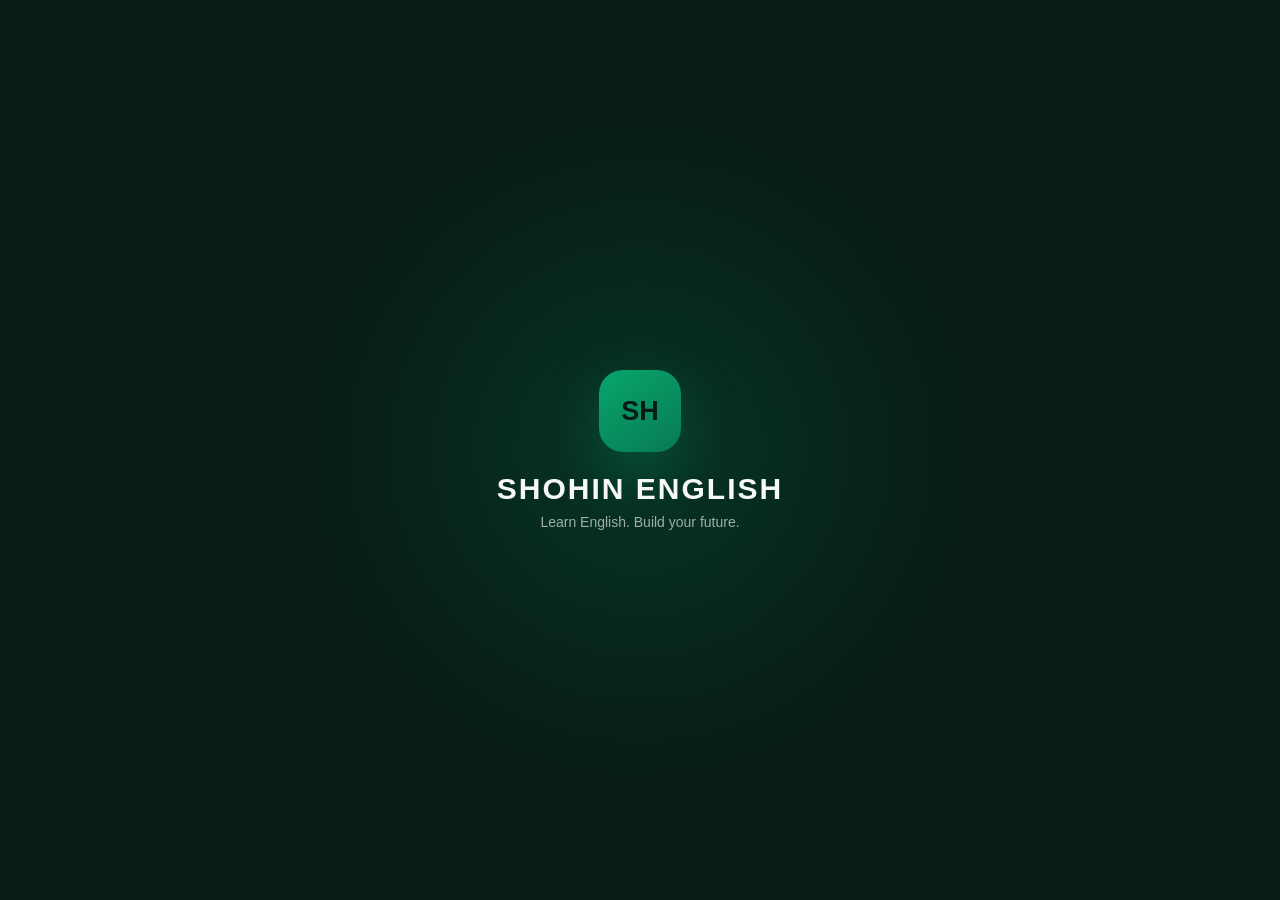
==== commit 95244f15: "Update index.html" ====
--- a/index.html
+++ b/index.html
@@ -5,10 +5,18 @@
 
   <meta
     name="viewport"
-    content="width=device-width, initial-scale=1.0, maximum-scale=1.0, user-scalable=no"
+    content="width=device-width, initial-scale=1.0, viewport-fit=cover"
   >
 
-  <meta name="theme-color" content="#071c16">
+  <meta
+    name="theme-color"
+    content="#071c16"
+  >
+
+  <meta
+    name="description"
+    content="SHOHIN ENGLISH — English learning platform"
+  >
 
   <title>SHOHIN ENGLISH</title>
 
@@ -18,7 +26,7 @@
 
     /* =====================================================
        SHOHIN BRAND COLORS — НЕ МЕНЯТЬ
-    ===================================================== */
+       ===================================================== */
 
     :root {
       --dark: #071c16;
@@ -28,23 +36,31 @@
       --lime: #baf05b;
 
       --white: #ffffff;
-      --muted: rgba(255,255,255,.58);
-      --muted2: rgba(255,255,255,.38);
-
-      --border: rgba(255,255,255,.07);
-
-      --radius: 20px;
+      --text: #f5f8f6;
+      --muted: #9eafa8;
+      --border: rgba(255,255,255,.08);
+      --card: rgba(255,255,255,.045);
+
+      --danger: #ff6b6b;
+      --warning: #ffd166;
+
+      --radius: 18px;
+      --radius-sm: 13px;
+
+      --shadow:
+        0 14px 40px rgba(0,0,0,.22);
     }
 
 
     /* =====================================================
        RESET
-    ===================================================== */
+       ===================================================== */
 
     * {
       box-sizing: border-box;
       margin: 0;
       padding: 0;
+      -webkit-tap-highlight-color: transparent;
     }
 
     html {
@@ -53,38 +69,73 @@
 
     body {
       min-height: 100vh;
-      background: var(--dark);
-      color: var(--white);
+      background:
+        radial-gradient(
+          circle at top right,
+          rgba(8,165,108,.12),
+          transparent 30%
+        ),
+        var(--dark);
+
+      color: var(--text);
+
       font-family:
         Inter,
+        -apple-system,
+        BlinkMacSystemFont,
+        "Segoe UI",
+        Roboto,
         Arial,
-        Helvetica,
         sans-serif;
-      -webkit-tap-highlight-color: transparent;
+
+      overflow-x: hidden;
+    }
+
+    button,
+    input,
+    textarea,
+    select {
+      font: inherit;
     }
 
     button {
-      font-family: inherit;
+      border: 0;
+      cursor: pointer;
+    }
+
+    a {
+      color: inherit;
+      text-decoration: none;
     }
 
 
     /* =====================================================
        APP
-    ===================================================== */
+       ===================================================== */
 
     #app {
       min-height: 100vh;
-      background: var(--dark);
+      position: relative;
+    }
+
+    .screen {
+      min-height: 100vh;
+      padding-bottom: 95px;
+    }
+
+    .hidden {
+      display: none !important;
     }
 
 
     /* =====================================================
        SPLASH
-    ===================================================== */
-
-    #splash {
+       ===================================================== */
+
+    #splashScreen {
       position: fixed;
       inset: 0;
+
       z-index: 9999;
 
       display: flex;
@@ -95,7 +146,7 @@
         radial-gradient(
           circle at center,
           rgba(8,165,108,.18),
-          transparent 45%
+          transparent 42%
         ),
         var(--dark);
 
@@ -104,26 +155,22 @@
         visibility .4s ease;
     }
 
-    #splash.hide {
-      opacity: 0;
-      visibility: hidden;
-    }
-
     .splash-content {
       text-align: center;
-    }
-
-    .splash-logo {
+      padding: 30px;
+    }
+
+    .brand-mark {
       width: 82px;
       height: 82px;
 
+      margin: 0 auto 20px;
+
+      border-radius: 24px;
+
       display: flex;
       align-items: center;
       justify-content: center;
-
-      margin: 0 auto 18px;
-
-      border-radius: 26px;
 
       background:
         linear-gradient(
@@ -132,46 +179,53 @@
           var(--green2)
         );
 
-      color: var(--white);
-
-      font-size: 28px;
+      color: var(--dark);
+
+      font-size: 27px;
       font-weight: 900;
 
       box-shadow:
-        0 18px 50px rgba(8,165,108,.25);
-    }
-
-    .splash-title {
-      font-size: 24px;
+        0 20px 60px rgba(8,165,108,.28);
+    }
+
+    .splash-content h1 {
+      font-size: 30px;
+      letter-spacing: 2px;
       font-weight: 900;
-      letter-spacing: 1px;
-    }
-
-    .splash-subtitle {
-      margin-top: 7px;
-
+    }
+
+    .splash-content p {
+      margin-top: 8px;
       color: var(--muted);
-
-      font-size: 12px;
-      letter-spacing: 2px;
+      font-size: 14px;
     }
 
 
     /* =====================================================
-       MAIN HOME
-    ===================================================== */
-
-    #homeScreen {
-      min-height: 100vh;
-      padding-bottom: 90px;
-    }
-
-    .topbar {
+       HEADER
+       ===================================================== */
+
+    .top-header {
+      position: sticky;
+      top: 0;
+      z-index: 100;
+
+      height: 72px;
+
       display: flex;
       align-items: center;
       justify-content: space-between;
 
-      padding: 20px 18px 10px;
+      padding:
+        0 18px;
+
+      background:
+        rgba(7,28,22,.88);
+
+      backdrop-filter: blur(18px);
+
+      border-bottom:
+        1px solid var(--border);
     }
 
     .brand {
@@ -180,7 +234,45 @@
       gap: 11px;
     }
 
-    .brand-logo {
+    .brand-mini {
+      width: 42px;
+      height: 42px;
+
+      border-radius: 13px;
+
+      display: flex;
+      align-items: center;
+      justify-content: center;
+
+      background:
+        linear-gradient(
+          145deg,
+          var(--green),
+          var(--green2)
+        );
+
+      color: var(--dark);
+
+      font-size: 14px;
+      font-weight: 900;
+    }
+
+    .brand-text strong {
+      display: block;
+      font-size: 15px;
+      letter-spacing: .8px;
+    }
+
+    .brand-text span {
+      display: block;
+      margin-top: 2px;
+      color: var(--muted);
+      font-size: 10px;
+      letter-spacing: 1.5px;
+      text-transform: uppercase;
+    }
+
+    .icon-button {
       width: 43px;
       height: 43px;
 
@@ -188,862 +280,941 @@
       align-items: center;
       justify-content: center;
 
-      border-radius: 14px;
-
-      background: var(--green);
-
-      color: white;
-
-      font-size: 16px;
-      font-weight: 900;
-    }
-
-    .brand-text strong {
-      display: block;
-
-      font-size: 16px;
-      font-weight: 900;
-      letter-spacing: .5px;
-    }
-
-    .brand-text span {
-      display: block;
-
-      margin-top: 2px;
-
-      color: var(--muted2);
-
-      font-size: 9px;
-      letter-spacing: 1.5px;
-    }
-
-    .menu-button {
-      width: 43px;
-      height: 43px;
+      border-radius: 13px;
+
+      background: var(--card);
+      color: var(--white);
 
       border: 1px solid var(--border);
-      border-radius: 14px;
-
-      background: var(--dark2);
-
-      color: white;
-
-      font-size: 21px;
-
-      cursor: pointer;
+
+      font-size: 20px;
     }
 
 
     /* =====================================================
-       WELCOME
-    ===================================================== */
-
-    .page-content {
-      padding: 12px 18px;
-    }
-
-    .welcome-card {
+       HOME
+       ===================================================== */
+
+    .home-content {
+      max-width: 850px;
+      margin: auto;
+      padding: 22px 16px 30px;
+    }
+
+    .welcome {
+      padding: 8px 2px 22px;
+    }
+
+    .welcome small {
+      color: var(--muted);
+      font-size: 13px;
+    }
+
+    .welcome h1 {
+      margin-top: 7px;
+      font-size: 30px;
+      line-height: 1.15;
+    }
+
+    .welcome h1 span {
+      color: var(--lime);
+    }
+
+
+    /* =====================================================
+       DAILY CARD
+       ===================================================== */
+
+    .daily-card {
       position: relative;
       overflow: hidden;
 
-      padding: 24px;
-
-      border-radius: 25px;
-
-      background:
-        radial-gradient(
-          circle at 90% 10%,
-          rgba(186,240,91,.13),
-          transparent 35%
-        ),
+      padding: 22px;
+
+      border-radius: 22px;
+
+      background:
         linear-gradient(
-          145deg,
+          135deg,
           var(--dark2),
-          #09251c
+          rgba(8,165,108,.16)
         );
 
-      border: 1px solid var(--border);
-    }
-
-    .welcome-card::after {
+      border:
+        1px solid rgba(8,165,108,.25);
+
+      box-shadow: var(--shadow);
+    }
+
+    .daily-card::after {
       content: "";
 
       position: absolute;
 
-      width: 130px;
-      height: 130px;
+      width: 150px;
+      height: 150px;
 
       right: -55px;
-      bottom: -55px;
+      top: -55px;
 
       border-radius: 50%;
 
-      border: 1px solid rgba(186,240,91,.08);
-    }
-
-    .guest-badge {
-      display: inline-flex;
-
-      padding: 7px 10px;
-
-      border-radius: 30px;
-
-      background: rgba(186,240,91,.09);
-
+      background:
+        rgba(186,240,91,.08);
+    }
+
+    .daily-label {
       color: var(--lime);
-
-      font-size: 10px;
+      font-size: 11px;
       font-weight: 800;
-      letter-spacing: .7px;
-    }
-
-    .welcome-card h1 {
-      margin-top: 17px;
-
-      font-size: 27px;
-      line-height: 1.15;
-    }
-
-    .welcome-card p {
-      max-width: 310px;
-
-      margin-top: 10px;
-
+      letter-spacing: 1.5px;
+      text-transform: uppercase;
+    }
+
+    .daily-card h2 {
+      margin-top: 8px;
+      font-size: 22px;
+    }
+
+    .daily-card p {
+      margin-top: 7px;
       color: var(--muted);
-
+      line-height: 1.5;
       font-size: 13px;
-      line-height: 1.6;
+    }
+
+    .primary-button {
+      margin-top: 18px;
+
+      min-height: 46px;
+
+      padding: 0 19px;
+
+      border-radius: 13px;
+
+      background: var(--green);
+      color: var(--dark);
+
+      font-weight: 800;
+
+      transition: .2s;
+    }
+
+    .primary-button:active {
+      transform: scale(.97);
     }
 
 
     /* =====================================================
        PROGRESS
-    ===================================================== */
+       ===================================================== */
+
+    .section {
+      margin-top: 28px;
+    }
+
+    .section-heading {
+      display: flex;
+      justify-content: space-between;
+      align-items: center;
+
+      margin-bottom: 13px;
+    }
+
+    .section-heading h2 {
+      font-size: 18px;
+    }
+
+    .section-heading span {
+      color: var(--muted);
+      font-size: 12px;
+    }
 
     .progress-card {
+      padding: 18px;
+
+      background: var(--card);
+
+      border:
+        1px solid var(--border);
+
+      border-radius: var(--radius);
+    }
+
+    .progress-top {
+      display: flex;
+      justify-content: space-between;
+      gap: 15px;
+    }
+
+    .progress-top strong {
+      font-size: 14px;
+    }
+
+    .progress-top span {
+      color: var(--lime);
+      font-weight: 800;
+      font-size: 13px;
+    }
+
+    .progress-track {
+      height: 8px;
+
       margin-top: 14px;
 
-      padding: 18px;
+      overflow: hidden;
 
       border-radius: 20px;
 
-      background: var(--dark2);
-
-      border: 1px solid var(--border);
-    }
-
-    .progress-top {
-      display: flex;
-      align-items: center;
-      justify-content: space-between;
-
-      margin-bottom: 12px;
-    }
-
-    .progress-top span {
-      color: var(--muted);
-
-      font-size: 12px;
-    }
-
-    .progress-top strong {
-      color: var(--lime);
-
-      font-size: 14px;
-    }
-
-    .progress-track {
-      width: 100%;
-      height: 7px;
-
-      overflow: hidden;
-
-      border-radius: 20px;
-
-      background: rgba(255,255,255,.07);
-    }
-
-    .progress-fill {
+      background:
+        rgba(255,255,255,.07);
+    }
+
+    .progress-bar {
       height: 100%;
-
-      width: 0%;
+      width: 0;
 
       border-radius: inherit;
 
       background:
         linear-gradient(
           90deg,
+          var(--green2),
           var(--green),
           var(--lime)
         );
 
-      transition: width .3s ease;
+      transition: width .4s ease;
     }
 
 
     /* =====================================================
-       SECTION TITLE
-    ===================================================== */
-
-    .section-title {
+       LEVELS
+       ===================================================== */
+
+    .levels-grid {
+      display: grid;
+
+      grid-template-columns:
+        repeat(2, minmax(0, 1fr));
+
+      gap: 11px;
+    }
+
+    .level {
+      position: relative;
+
+      min-height: 122px;
+
+      padding: 17px;
+
+      text-align: left;
+
+      border-radius: var(--radius);
+
+      background: var(--card);
+
+      color: var(--text);
+
+      border:
+        1px solid var(--border);
+
+      overflow: hidden;
+
+      transition:
+        transform .2s,
+        border-color .2s,
+        background .2s;
+    }
+
+    .level:active {
+      transform: scale(.98);
+    }
+
+    .level:hover {
+      border-color:
+        rgba(8,165,108,.35);
+    }
+
+    .level-code {
+      font-size: 25px;
+      font-weight: 900;
+
+      color: var(--lime);
+    }
+
+    .level-name {
+      margin-top: 5px;
+
+      font-size: 13px;
+      font-weight: 700;
+    }
+
+    .level-lessons {
+      margin-top: 8px;
+
+      color: var(--muted);
+
+      font-size: 11px;
+    }
+
+    .level-arrow {
+      position: absolute;
+
+      right: 14px;
+      bottom: 14px;
+
+      width: 27px;
+      height: 27px;
+
+      border-radius: 50%;
+
+      display: flex;
+      align-items: center;
+      justify-content: center;
+
+      background:
+        rgba(8,165,108,.12);
+
+      color: var(--green);
+    }
+
+
+    /* =====================================================
+       LESSONS SCREEN
+       ===================================================== */
+
+    #lessonsScreen {
+      background:
+        var(--dark);
+    }
+
+    .lessons-content {
+      max-width: 850px;
+      margin: auto;
+
+      padding:
+        18px 16px 30px;
+    }
+
+    .screen-header {
+      display: flex;
+      align-items: center;
+      gap: 12px;
+
+      margin-bottom: 20px;
+    }
+
+    .back-button {
+      width: 43px;
+      height: 43px;
+
+      flex-shrink: 0;
+
+      border-radius: 13px;
+
+      background: var(--card);
+
+      color: var(--white);
+
+      border: 1px solid var(--border);
+
+      font-size: 20px;
+    }
+
+    .screen-header-text {
+      flex: 1;
+    }
+
+    .screen-header-text small {
+      color: var(--green);
+      font-size: 11px;
+      font-weight: 800;
+      letter-spacing: 1px;
+    }
+
+    .screen-header-text h1 {
+      margin-top: 3px;
+      font-size: 22px;
+    }
+
+
+    /* =====================================================
+       LESSON PROGRESS
+       ===================================================== */
+
+    .lesson-progress-card {
+      margin-bottom: 20px;
+
+      padding: 17px;
+
+      border-radius: var(--radius);
+
+      background: var(--card);
+
+      border: 1px solid var(--border);
+    }
+
+    .lesson-progress-top {
+      display: flex;
+      justify-content: space-between;
+
+      color: var(--muted);
+
+      font-size: 12px;
+    }
+
+    .lesson-progress-top strong {
+      color: var(--lime);
+    }
+
+
+    /* =====================================================
+       LESSON LIST
+       ===================================================== */
+
+    #lessonsList {
+      display: flex;
+      flex-direction: column;
+      gap: 10px;
+    }
+
+    .lesson-card {
+      width: 100%;
+
+      min-height: 75px;
+
+      display: flex;
+      align-items: center;
+
+      padding: 12px 14px;
+
+      text-align: left;
+
+      border-radius: 16px;
+
+      background: var(--card);
+
+      color: var(--text);
+
+      border:
+        1px solid var(--border);
+
+      transition: .2s;
+    }
+
+    .lesson-card:not(:disabled):active {
+      transform: scale(.985);
+    }
+
+    .lesson-number {
+      width: 46px;
+      height: 46px;
+
+      flex-shrink: 0;
+
+      display: flex;
+      align-items: center;
+      justify-content: center;
+
+      border-radius: 13px;
+
+      background:
+        rgba(8,165,108,.10);
+
+      color: var(--green);
+
+      font-weight: 900;
+      font-size: 13px;
+    }
+
+    .lesson-info {
+      flex: 1;
+
+      padding-left: 13px;
+    }
+
+    .lesson-info strong {
+      display: block;
+
+      font-size: 14px;
+    }
+
+    .lesson-info small {
+      display: block;
+
+      margin-top: 5px;
+
+      color: var(--muted);
+
+      font-size: 10px;
+
+      line-height: 1.4;
+    }
+
+    .lesson-status {
+      width: 30px;
+      height: 30px;
+
+      display: flex;
+      align-items: center;
+      justify-content: center;
+
+      border-radius: 50%;
+
+      color: var(--muted);
+
+      font-weight: 900;
+    }
+
+    .lesson-current {
+      border-color:
+        rgba(8,165,108,.4);
+
+      background:
+        rgba(8,165,108,.07);
+    }
+
+    .lesson-current .lesson-status {
+      color: var(--green);
+
+      background:
+        rgba(8,165,108,.12);
+    }
+
+    .lesson-completed {
+      border-color:
+        rgba(186,240,91,.18);
+    }
+
+    .lesson-completed .lesson-number {
+      background:
+        rgba(186,240,91,.10);
+
+      color: var(--lime);
+    }
+
+    .lesson-completed .lesson-status {
+      color: var(--lime);
+    }
+
+    .lesson-locked {
+      opacity: .48;
+      cursor: not-allowed;
+    }
+
+
+    /* =====================================================
+       LESSON PLAYER
+       ===================================================== */
+
+    #lessonPlayerScreen {
+      background:
+        var(--dark);
+    }
+
+    .player-content {
+      max-width: 850px;
+
+      min-height:
+        calc(100vh - 72px);
+
+      margin: auto;
+
+      padding:
+        18px 16px 35px;
+    }
+
+    .player-header {
+      display: flex;
+      align-items: center;
+      gap: 12px;
+
+      margin-bottom: 18px;
+    }
+
+    .player-heading {
+      flex: 1;
+    }
+
+    .player-heading small {
+      color: var(--green);
+
+      font-size: 11px;
+
+      font-weight: 800;
+
+      letter-spacing: 1px;
+    }
+
+    .player-heading h1 {
+      margin-top: 3px;
+
+      font-size: 22px;
+    }
+
+    .player-box {
+      min-height: 430px;
+
+      display: flex;
+      align-items: center;
+      justify-content: center;
+
+      padding: 25px;
+
+      border-radius: 24px;
+
+      background:
+        linear-gradient(
+          145deg,
+          rgba(255,255,255,.045),
+          rgba(8,165,108,.045)
+        );
+
+      border:
+        1px solid var(--border);
+
+      box-shadow: var(--shadow);
+    }
+
+    #lessonPlayer {
+      width: 100%;
+      text-align: center;
+    }
+
+    .lesson-empty {
+      max-width: 460px;
+      margin: auto;
+    }
+
+    .lesson-empty-icon {
+      width: 70px;
+      height: 70px;
+
+      margin: 0 auto 20px;
+
+      display: flex;
+      align-items: center;
+      justify-content: center;
+
+      border-radius: 21px;
+
+      background:
+        rgba(8,165,108,.10);
+
+      color: var(--green);
+
+      font-size: 28px;
+      font-weight: 900;
+    }
+
+    .lesson-empty h2 {
+      font-size: 23px;
+    }
+
+    .lesson-empty p {
+      margin-top: 9px;
+
+      color: var(--muted);
+
+      line-height: 1.6;
+
+      font-size: 13px;
+    }
+
+    .lesson-structure {
+      display: grid;
+
+      grid-template-columns:
+        repeat(3, 1fr);
+
+      gap: 9px;
+
+      margin-top: 24px;
+    }
+
+    .lesson-structure > div {
+      padding: 13px 7px;
+
+      border-radius: 13px;
+
+      background:
+        rgba(255,255,255,.04);
+
+      border:
+        1px solid var(--border);
+    }
+
+    .lesson-structure span {
+      display: block;
+
+      color: var(--muted);
+
+      font-size: 10px;
+    }
+
+    .lesson-structure strong {
+      display: block;
+
+      margin-top: 5px;
+
+      color: var(--lime);
+
+      font-size: 18px;
+    }
+
+
+    /* =====================================================
+       FUTURE CONTENT ELEMENTS
+       ===================================================== */
+
+    .lesson-content {
+      text-align: left;
+    }
+
+    .lesson-content h2 {
+      font-size: 25px;
+    }
+
+    .lesson-content p {
+      margin-top: 9px;
+
+      color: var(--muted);
+
+      line-height: 1.6;
+    }
+
+    .content-card {
+      margin-top: 20px;
+
+      padding: 18px;
+
+      border-radius: var(--radius);
+
+      background: var(--card);
+
+      border: 1px solid var(--border);
+    }
+
+
+    /* =====================================================
+       SIDE MENU
+       ===================================================== */
+
+    #menuOverlay {
+      position: fixed;
+      inset: 0;
+
+      z-index: 500;
+
+      background:
+        rgba(0,0,0,.58);
+
+      backdrop-filter: blur(4px);
+    }
+
+    #menu {
+      position: fixed;
+
+      z-index: 600;
+
+      top: 0;
+      left: 0;
+      bottom: 0;
+
+      width: min(320px, 88vw);
+
+      padding:
+        22px 17px;
+
+      background:
+        linear-gradient(
+          180deg,
+          var(--dark2),
+          var(--dark)
+        );
+
+      border-right:
+        1px solid var(--border);
+
+      box-shadow:
+        20px 0 70px rgba(0,0,0,.3);
+    }
+
+    .menu-header {
       display: flex;
       align-items: center;
       justify-content: space-between;
 
-      margin: 25px 2px 12px;
-    }
-
-    .section-title h2 {
-      font-size: 18px;
-    }
-
-    .section-title span {
-      color: var(--muted2);
-      font-size: 11px;
-    }
-
-
-    /* =====================================================
-       LEVELS
-    ===================================================== */
-
-    .levels {
-      display: grid;
-
-      grid-template-columns: 1fr 1fr;
-
-      gap: 11px;
-    }
-
-    .level {
-      position: relative;
-
-      min-height: 125px;
-
-      padding: 17px;
-
-      border: 1px solid var(--border);
-      border-radius: 20px;
-
-      background: var(--dark2);
-
-      color: white;
+      padding-bottom: 20px;
+
+      border-bottom:
+        1px solid var(--border);
+    }
+
+    .menu-title strong {
+      display: block;
+
+      font-size: 17px;
+    }
+
+    .menu-title span {
+      display: block;
+
+      margin-top: 4px;
+
+      color: var(--muted);
+
+      font-size: 10px;
+      letter-spacing: 1px;
+    }
+
+    .menu-list {
+      margin-top: 17px;
+
+      display: flex;
+      flex-direction: column;
+
+      gap: 7px;
+    }
+
+    .menu-item {
+      width: 100%;
+
+      min-height: 50px;
+
+      display: flex;
+      align-items: center;
+
+      padding: 0 14px;
+
+      border-radius: 13px;
+
+      background: transparent;
+
+      color: var(--text);
 
       text-align: left;
 
-      cursor: pointer;
-
-      transition:
-        transform .15s ease,
-        border-color .15s ease;
-    }
-
-    .level:active {
-      transform: scale(.97);
-    }
-
-    .level:hover {
-      border-color: rgba(8,165,108,.4);
-    }
-
-    .level-code {
-      color: var(--lime);
-
-      font-size: 23px;
-      font-weight: 900;
-    }
-
-    .level-name {
-      margin-top: 7px;
-
-      font-size: 13px;
-      font-weight: 800;
-    }
-
-    .level-lessons {
-      margin-top: 7px;
-
-      color: var(--muted2);
-
-      font-size: 10px;
-    }
-
-    .level-arrow {
-      position: absolute;
-
-      right: 14px;
-      bottom: 14px;
-
-      color: var(--muted2);
-
-      font-size: 18px;
-    }
-
-
-    /* =====================================================
-       DAILY CARD
-    ===================================================== */
-
-    .daily-card {
-      display: flex;
-      align-items: center;
-      justify-content: space-between;
-
-      gap: 15px;
-
-      margin-top: 14px;
-
-      padding: 18px;
-
-      border-radius: 20px;
-
-      background:
-        linear-gradient(
-          135deg,
-          rgba(8,165,108,.18),
-          rgba(13,48,36,.8)
-        );
-
-      border: 1px solid rgba(8,165,108,.22);
-    }
-
-    .daily-info strong {
-      display: block;
-
-      font-size: 15px;
-    }
-
-    .daily-info span {
-      display: block;
-
-      margin-top: 5px;
-
-      color: var(--muted);
-
-      font-size: 11px;
-    }
-
-    .daily-button {
-      flex-shrink: 0;
-
-      padding: 11px 14px;
-
-      border: 0;
-      border-radius: 13px;
-
-      background: var(--green);
-
-      color: white;
-
-      font-size: 11px;
-      font-weight: 800;
-
-      cursor: pointer;
+      border:
+        1px solid transparent;
+    }
+
+    .menu-item:hover {
+      background:
+        rgba(255,255,255,.04);
+
+      border-color: var(--border);
+    }
+
+    .menu-item span {
+      margin-left: 10px;
     }
 
 
     /* =====================================================
        BOTTOM NAV
-    ===================================================== */
+       ===================================================== */
 
     .bottom-nav {
       position: fixed;
 
-      left: 12px;
-      right: 12px;
-      bottom: 12px;
-
-      z-index: 100;
-
-      height: 66px;
+      z-index: 200;
+
+      left: 50%;
+
+      bottom: 0;
+
+      transform: translateX(-50%);
+
+      width: min(850px, 100%);
+
+      min-height: 73px;
 
       display: grid;
 
       grid-template-columns:
         repeat(4, 1fr);
 
-      align-items: center;
-
-      border: 1px solid var(--border);
-      border-radius: 22px;
+      padding:
+        8px 9px
+        calc(8px + env(safe-area-inset-bottom));
 
       background:
         rgba(7,28,22,.94);
 
-      backdrop-filter: blur(18px);
-
-      box-shadow:
-        0 15px 40px rgba(0,0,0,.25);
-    }
-
-    .nav-item {
-      height: 100%;
-
+      backdrop-filter: blur(20px);
+
+      border-top:
+        1px solid var(--border);
+    }
+
+    .nav-button {
       display: flex;
       flex-direction: column;
 
       align-items: center;
       justify-content: center;
 
-      gap: 4px;
-
-      border: 0;
+      gap: 5px;
 
       background: transparent;
 
-      color: var(--muted2);
-
-      font-size: 18px;
-
-      cursor: pointer;
-    }
-
-    .nav-item span {
-      font-size: 9px;
-    }
-
-    .nav-item.active {
+      color: var(--muted);
+
+      font-size: 10px;
+    }
+
+    .nav-icon {
+      font-size: 19px;
+      line-height: 1;
+    }
+
+    .nav-button.active {
       color: var(--lime);
     }
 
 
     /* =====================================================
-       SIDE MENU
-    ===================================================== */
-
-    #menu {
-      position: fixed;
-
-      inset: 0;
-
-      z-index: 500;
-
-      display: none;
-    }
-
-    #menu.open {
-      display: block;
-    }
-
-    .menu-overlay {
-      position: absolute;
-      inset: 0;
-
-      background: rgba(0,0,0,.65);
-    }
-
-    .menu-panel {
-      position: absolute;
-
-      top: 0;
-      right: 0;
-      bottom: 0;
-
-      width: min(330px, 88vw);
-
-      padding: 25px 20px;
-
-      overflow-y: auto;
-
-      background: var(--dark);
-
-      border-left: 1px solid var(--border);
-    }
-
-    .menu-header {
-      display: flex;
-      align-items: center;
-      justify-content: space-between;
-
-      margin-bottom: 25px;
-    }
-
-    .menu-header strong {
-      font-size: 19px;
-    }
-
-    .menu-close {
-      width: 40px;
-      height: 40px;
-
-      border: 1px solid var(--border);
-      border-radius: 13px;
-
-      background: var(--dark2);
-
-      color: white;
-
-      font-size: 20px;
-    }
-
-    .profile-box {
-      padding: 17px;
-
-      border-radius: 18px;
-
-      background: var(--dark2);
-
-      border: 1px solid var(--border);
-    }
-
-    .profile-box strong {
-      display: block;
-      font-size: 15px;
-    }
-
-    .profile-box span {
-      display: block;
-
-      margin-top: 5px;
-
-      color: var(--muted2);
-
-      font-size: 11px;
-    }
-
-    .menu-list {
-      margin-top: 18px;
-    }
-
-    .menu-item {
-      width: 100%;
-
-      display: flex;
-      align-items: center;
-
-      gap: 13px;
-
-      padding: 14px 5px;
-
-      border: 0;
-
-      border-bottom: 1px solid var(--border);
-
-      background: transparent;
-
-      color: white;
-
-      text-align: left;
-
-      font-size: 13px;
-
-      cursor: pointer;
-    }
-
-    .menu-item-icon {
-      width: 36px;
-      height: 36px;
-
-      display: flex;
-      align-items: center;
-      justify-content: center;
-
-      border-radius: 11px;
-
-      background: var(--dark2);
-
-      color: var(--lime);
-
-      font-size: 16px;
-    }
-
-
-    /* =====================================================
-       LESSONS SCREEN
-    ===================================================== */
-
-    .app-screen {
-      min-height: 100vh;
-
-      padding: 20px;
-
-      padding-bottom: 30px;
-
-      background: var(--dark);
-    }
-
-    .screen-header {
-      display: flex;
-      align-items: center;
-
-      gap: 14px;
-
-      margin-bottom: 22px;
-    }
-
-    .back-button {
-      width: 44px;
-      height: 44px;
-
-      flex-shrink: 0;
-
-      border: 1px solid var(--border);
-      border-radius: 14px;
-
-      background: var(--dark2);
-
-      color: white;
-
-      font-size: 23px;
-
-      cursor: pointer;
-    }
-
-    .screen-label {
-      color: var(--lime);
-
-      font-size: 10px;
-      font-weight: 900;
-
-      letter-spacing: 1.5px;
-    }
-
-    .screen-header h2 {
-      margin-top: 3px;
-
-      font-size: 23px;
-    }
-
-    .lessons-progress-card {
-      padding: 18px;
-
-      margin-bottom: 18px;
-
-      border-radius: 20px;
-
-      background: var(--dark2);
-
-      border: 1px solid var(--border);
-    }
-
-    .lessons-progress-top {
-      display: flex;
-      justify-content: space-between;
-
-      margin-bottom: 12px;
-    }
-
-    .lessons-progress-top span {
-      color: var(--muted);
-
-      font-size: 12px;
-    }
-
-    .lessons-progress-top strong {
-      color: var(--lime);
-
-      font-size: 13px;
-    }
-
-    .lessons-list {
-      display: flex;
-
-      flex-direction: column;
-
-      gap: 10px;
-    }
-
-    .lesson-card {
-      width: 100%;
-
-      display: flex;
-      align-items: center;
-
-      gap: 14px;
-
-      padding: 15px;
-
-      border: 1px solid var(--border);
-      border-radius: 18px;
-
-      background: var(--dark2);
-
-      color: white;
-
-      text-align: left;
-
-      cursor: pointer;
-    }
-
-    .lesson-card:active {
-      transform: scale(.985);
-    }
-
-    .lesson-card[data-status="locked"] {
-      opacity: .42;
-
-      cursor: default;
-    }
-
-    .lesson-card[data-status="completed"] {
-      border-color: rgba(8,165,108,.35);
-    }
-
-    .lesson-number {
-      width: 43px;
-      height: 43px;
-
-      flex: 0 0 43px;
-
-      display: flex;
-      align-items: center;
-      justify-content: center;
-
-      border-radius: 13px;
-
-      background: rgba(8,165,108,.13);
-
-      color: var(--lime);
-
-      font-size: 14px;
-      font-weight: 900;
-    }
-
-    .lesson-content {
-      flex: 1;
-
-      min-width: 0;
-    }
-
-    .lesson-title {
-      font-size: 14px;
-      font-weight: 800;
-    }
-
-    .lesson-subtitle {
-      margin-top: 4px;
-
-      color: var(--muted2);
-
-      font-size: 10px;
-
-      line-height: 1.4;
-    }
-
-    .lesson-status {
-      color: var(--lime);
-
-      font-size: 18px;
-    }
-
-
-    /* =====================================================
-       LESSON PLAYER
-    ===================================================== */
-
-    .lesson-player {
-      min-height: 360px;
-
-      display: flex;
-      flex-direction: column;
-
-      align-items: center;
-      justify-content: center;
-
-      padding: 30px 20px;
-
-      border-radius: 25px;
-
-      background: var(--dark2);
-
-      border: 1px solid var(--border);
-
-      text-align: center;
-    }
-
-    .lesson-empty-icon {
-      width: 72px;
-      height: 72px;
-
-      display: flex;
-      align-items: center;
-      justify-content: center;
-
-      margin-bottom: 18px;
-
-      border-radius: 22px;
-
-      background: rgba(8,165,108,.13);
-
-      color: var(--lime);
-
-      font-size: 30px;
-      font-weight: 300;
-    }
-
-    .lesson-player h3 {
-      font-size: 20px;
-    }
-
-    .lesson-player p {
-      max-width: 280px;
-
-      margin-top: 10px;
-
-      color: var(--muted);
-
-      font-size: 12px;
-
-      line-height: 1.6;
-    }
-
-    .lesson-player-actions {
-      margin-top: 15px;
-    }
-
-    .primary-button {
-      width: 100%;
-
-      padding: 15px;
-
-      border: 0;
-      border-radius: 16px;
-
-      background: var(--green);
-
-      color: white;
-
-      font-size: 14px;
-      font-weight: 800;
-    }
-
-    .primary-button:disabled {
-      opacity: .35;
-    }
-
-
-    /* =====================================================
-       EMPTY / HIDDEN
-    ===================================================== */
-
-    [hidden] {
-      display: none !important;
-    }
-
-
-    /* =====================================================
-       SMALL PHONES
-    ===================================================== */
-
-    @media (max-width: 360px) {
-
-      .page-content {
-        padding-left: 14px;
-        padding-right: 14px;
+       RESPONSIVE
+       ===================================================== */
+
+    @media (min-width: 650px) {
+
+      .home-content,
+      .lessons-content,
+      .player-content {
+        padding-left: 25px;
+        padding-right: 25px;
       }
 
-      .levels {
-        gap: 8px;
+      .levels-grid {
+        grid-template-columns:
+          repeat(3, 1fr);
       }
 
+      .bottom-nav {
+        border-left:
+          1px solid var(--border);
+
+        border-right:
+          1px solid var(--border);
+
+        border-radius:
+          18px 18px 0 0;
+      }
+    }
+
+    @media (min-width: 900px) {
+
+      .levels-grid {
+        grid-template-columns:
+          repeat(6, 1fr);
+      }
+
       .level {
-        padding: 14px;
+        min-height: 150px;
       }
-
-      .welcome-card h1 {
-        font-size: 24px;
-      }
-
     }
 
   </style>
@@ -1052,52 +1223,50 @@
 
 <body>
 
-  <!-- =====================================================
-       SPLASH
-  ====================================================== -->
-
-  <div id="splash">
-
-    <div class="splash-content">
-
-      <div class="splash-logo">
-        SH
+  <div id="app">
+
+
+    <!-- ===================================================
+         SPLASH
+         =================================================== -->
+
+    <section id="splashScreen">
+
+      <div class="splash-content">
+
+        <div class="brand-mark">
+          SH
+        </div>
+
+        <h1>
+          SHOHIN ENGLISH
+        </h1>
+
+        <p>
+          Learn English. Build your future.
+        </p>
+
       </div>
 
-      <div class="splash-title">
-        SHOHIN ENGLISH
-      </div>
-
-      <div class="splash-subtitle">
-        LEARN • PRACTICE • PROGRESS
-      </div>
-
-    </div>
-
-  </div>
-
-
-  <!-- =====================================================
-       APP
-  ====================================================== -->
-
-  <div id="app">
+    </section>
 
 
     <!-- ===================================================
          HOME SCREEN
-    ==================================================== -->
-
-    <main id="homeScreen">
-
-
-      <!-- TOP BAR -->
-
-      <header class="topbar">
+         =================================================== -->
+
+    <main
+      id="homeScreen"
+      class="screen"
+    >
+
+      <!-- HEADER -->
+
+      <header class="top-header">
 
         <div class="brand">
 
-          <div class="brand-logo">
+          <div class="brand-mini">
             SH
           </div>
 
@@ -1108,7 +1277,7 @@
             </strong>
 
             <span>
-              ENGLISH LEARNING
+              English Learning
             </span>
 
           </div>
@@ -1118,7 +1287,7 @@
 
         <button
           id="menuButton"
-          class="menu-button"
+          class="icon-button"
           type="button"
           aria-label="Open menu"
         >
@@ -1128,259 +1297,287 @@
       </header>
 
 
-      <!-- PAGE CONTENT -->
-
-      <div class="page-content">
+      <!-- HOME CONTENT -->
+
+      <div class="home-content">
 
 
         <!-- WELCOME -->
 
-        <section class="welcome-card">
-
-          <div class="guest-badge">
-            GUEST MODE
+        <section class="welcome">
+
+          <small>
+            Welcome to SHOHIN ENGLISH
+          </small>
+
+          <h1>
+            Learn English
+            <span>your way.</span>
+          </h1>
+
+        </section>
+
+
+        <!-- DAILY -->
+
+        <section class="daily-card">
+
+          <div class="daily-label">
+            Daily Learning
           </div>
 
-          <h1>
-            Start learning<br>
-            English.
-          </h1>
+          <h2>
+            Continue your English journey
+          </h2>
 
           <p>
-            Choose your level and continue
-            learning at your own pace.
+            Choose your level and start learning.
+            Your progress will be saved on this device.
           </p>
 
-        </section>
-
-
-        <!-- PROGRESS -->
-
-        <section class="progress-card">
-
-          <div class="progress-top">
-
-            <span>
-              Overall progress
-            </span>
-
-            <strong id="overallProgress">
-              0%
-            </strong>
-
-          </div>
-
-          <div class="progress-track">
-
-            <div
-              id="overallProgressBar"
-              class="progress-fill"
-              style="width:0%"
-            ></div>
-
-          </div>
-
-        </section>
-
-
-        <!-- LEVELS -->
-
-        <div class="section-title">
-
-          <h2>
-            Choose your level
-          </h2>
-
-          <span>
-            A1 — C2
-          </span>
-
-        </div>
-
-
-        <section class="levels">
-
-
           <button
-            class="level"
-            data-level="A1"
+            id="dailyButton"
+            class="primary-button"
             type="button"
           >
-
-            <div class="level-code">
-              A1
+            Continue Learning
+          </button>
+
+        </section>
+
+
+        <!-- OVERALL PROGRESS -->
+
+        <section class="section">
+
+          <div class="section-heading">
+
+            <h2>
+              Your Progress
+            </h2>
+
+            <span>
+              Overall
+            </span>
+
+          </div>
+
+
+          <div class="progress-card">
+
+            <div class="progress-top">
+
+              <strong>
+                Course progress
+              </strong>
+
+              <span id="overallProgress">
+                0%
+              </span>
+
             </div>
 
-            <div class="level-name">
-              Beginner
+            <div class="progress-track">
+
+              <div
+                id="overallProgressBar"
+                class="progress-bar"
+                style="width:0%"
+              ></div>
+
             </div>
 
-            <div class="level-lessons">
-              20 lessons
-            </div>
-
-            <div class="level-arrow">
-              →
-            </div>
-
-          </button>
-
-
-          <button
-            class="level"
-            data-level="A2"
-            type="button"
-          >
-
-            <div class="level-code">
-              A2
-            </div>
-
-            <div class="level-name">
-              Elementary
-            </div>
-
-            <div class="level-lessons">
-              25 lessons
-            </div>
-
-            <div class="level-arrow">
-              →
-            </div>
-
-          </button>
-
-
-          <button
-            class="level"
-            data-level="B1"
-            type="button"
-          >
-
-            <div class="level-code">
-              B1
-            </div>
-
-            <div class="level-name">
-              Intermediate
-            </div>
-
-            <div class="level-lessons">
-              30 lessons
-            </div>
-
-            <div class="level-arrow">
-              →
-            </div>
-
-          </button>
-
-
-          <button
-            class="level"
-            data-level="B2"
-            type="button"
-          >
-
-            <div class="level-code">
-              B2
-            </div>
-
-            <div class="level-name">
-              Upper-Intermediate
-            </div>
-
-            <div class="level-lessons">
-              30 lessons
-            </div>
-
-            <div class="level-arrow">
-              →
-            </div>
-
-          </button>
-
-
-          <button
-            class="level"
-            data-level="C1"
-            type="button"
-          >
-
-            <div class="level-code">
-              C1
-            </div>
-
-            <div class="level-name">
-              Advanced
-            </div>
-
-            <div class="level-lessons">
-              35 lessons
-            </div>
-
-            <div class="level-arrow">
-              →
-            </div>
-
-          </button>
-
-
-          <button
-            class="level"
-            data-level="C2"
-            type="button"
-          >
-
-            <div class="level-code">
-              C2
-            </div>
-
-            <div class="level-name">
-              Proficiency
-            </div>
-
-            <div class="level-lessons">
-              40 lessons
-            </div>
-
-            <div class="level-arrow">
-              →
-            </div>
-
-          </button>
-
+          </div>
 
         </section>
 
 
-        <!-- DAILY -->
-
-        <section class="daily-card">
-
-          <div class="daily-info">
-
-            <strong>
-              Daily learning
-            </strong>
+        <!-- LEVELS -->
+
+        <section class="section">
+
+          <div class="section-heading">
+
+            <h2>
+              Choose your level
+            </h2>
 
             <span>
-              Continue your English journey
+              A1 — C2
             </span>
 
           </div>
 
-          <button
-            id="dailyButton"
-            class="daily-button"
-            type="button"
-          >
-            Continue
-          </button>
+
+          <div class="levels-grid">
+
+
+            <!-- A1 -->
+
+            <button
+              class="level"
+              type="button"
+              data-level="A1"
+            >
+
+              <div class="level-code">
+                A1
+              </div>
+
+              <div class="level-name">
+                Beginner
+              </div>
+
+              <div class="level-lessons">
+                20 lessons
+              </div>
+
+              <div class="level-arrow">
+                →
+              </div>
+
+            </button>
+
+
+            <!-- A2 -->
+
+            <button
+              class="level"
+              type="button"
+              data-level="A2"
+            >
+
+              <div class="level-code">
+                A2
+              </div>
+
+              <div class="level-name">
+                Elementary
+              </div>
+
+              <div class="level-lessons">
+                25 lessons
+              </div>
+
+              <div class="level-arrow">
+                →
+              </div>
+
+            </button>
+
+
+            <!-- B1 -->
+
+            <button
+              class="level"
+              type="button"
+              data-level="B1"
+            >
+
+              <div class="level-code">
+                B1
+              </div>
+
+              <div class="level-name">
+                Intermediate
+              </div>
+
+              <div class="level-lessons">
+                30 lessons
+              </div>
+
+              <div class="level-arrow">
+                →
+              </div>
+
+            </button>
+
+
+            <!-- B2 -->
+
+            <button
+              class="level"
+              type="button"
+              data-level="B2"
+            >
+
+              <div class="level-code">
+                B2
+              </div>
+
+              <div class="level-name">
+                Upper-Intermediate
+              </div>
+
+              <div class="level-lessons">
+                30 lessons
+              </div>
+
+              <div class="level-arrow">
+                →
+              </div>
+
+            </button>
+
+
+            <!-- C1 -->
+
+            <button
+              class="level"
+              type="button"
+              data-level="C1"
+            >
+
+              <div class="level-code">
+                C1
+              </div>
+
+              <div class="level-name">
+                Advanced
+              </div>
+
+              <div class="level-lessons">
+                35 lessons
+              </div>
+
+              <div class="level-arrow">
+                →
+              </div>
+
+            </button>
+
+
+            <!-- C2 -->
+
+            <button
+              class="level"
+              type="button"
+              data-level="C2"
+            >
+
+              <div class="level-code">
+                C2
+              </div>
+
+              <div class="level-name">
+                Proficiency
+              </div>
+
+              <div class="level-lessons">
+                40 lessons
+              </div>
+
+              <div class="level-arrow">
+                →
+              </div>
+
+            </button>
+
+
+          </div>
 
         </section>
 
-
       </div>
 
 
@@ -1389,231 +1586,112 @@
       <nav class="bottom-nav">
 
         <button
-          class="nav-item active"
+          class="nav-button active"
+          type="button"
           data-nav="home"
+        >
+
+          <span class="nav-icon">
+            ⌂
+          </span>
+
+          <span>
+            Home
+          </span>
+
+        </button>
+
+
+        <button
+          class="nav-button"
           type="button"
+          data-nav="lessons"
         >
-          ⌂
-          <span>Home</span>
+
+          <span class="nav-icon">
+            ▤
+          </span>
+
+          <span>
+            Lessons
+          </span>
+
         </button>
 
+
         <button
-          class="nav-item"
-          data-nav="lessons"
+          class="nav-button"
           type="button"
+          data-nav="progress"
         >
-          ▣
-          <span>Lessons</span>
+
+          <span class="nav-icon">
+            ◔
+          </span>
+
+          <span>
+            Progress
+          </span>
+
         </button>
 
+
         <button
-          class="nav-item"
-          data-nav="progress"
+          class="nav-button"
           type="button"
+          data-nav="profile"
         >
-          ◔
-          <span>Progress</span>
+
+          <span class="nav-icon">
+            ○
+          </span>
+
+          <span>
+            Profile
+          </span>
+
         </button>
 
-        <button
-          class="nav-item"
-          data-nav="profile"
-          type="button"
-        >
-          ◉
-          <span>Profile</span>
-        </button>
-
       </nav>
 
-
     </main>
 
 
     <!-- ===================================================
-         LESSONS SCREEN
-    ==================================================== -->
-
-    <section
-      id="lessonsScreen"
-      class="app-screen"
-      style="display:none;"
+         SIDE MENU
+         =================================================== -->
+
+    <div
+      id="menuOverlay"
+      class="hidden"
+    ></div>
+
+
+    <aside
+      id="menu"
+      class="hidden"
     >
 
-
-      <div class="screen-header">
-
-        <button
-          class="back-button"
-          type="button"
-          onclick="window.SHOHINLessonScreen.close()"
-        >
-          ←
-        </button>
-
-        <div>
-
-          <div
-            id="lessonsLevelLabel"
-            class="screen-label"
-          >
-            A1
-          </div>
-
-          <h2 id="lessonsLevelTitle">
-            Lessons
-          </h2>
+      <div class="menu-header">
+
+        <div class="menu-title">
+
+          <strong>
+            SHOHIN ENGLISH
+          </strong>
+
+          <span>
+            LEARNING PLATFORM
+          </span>
 
         </div>
 
-      </div>
-
-
-      <!-- LESSON PROGRESS -->
-
-      <div class="lessons-progress-card">
-
-        <div class="lessons-progress-top">
-
-          <span>
-            Learning progress
-          </span>
-
-          <strong id="lessonsProgressText">
-            0%
-          </strong>
-
-        </div>
-
-        <div class="progress-track">
-
-          <div
-            id="lessonsProgressBar"
-            class="progress-fill"
-            style="width:0%"
-          ></div>
-
-        </div>
-
-      </div>
-
-
-      <!-- LESSONS -->
-
-      <div
-        id="lessonsList"
-        class="lessons-list"
-      ></div>
-
-
-    </section>
-
-
-    <!-- ===================================================
-         LESSON PLAYER
-    ==================================================== -->
-
-    <section
-      id="lessonPlayerScreen"
-      class="app-screen"
-      style="display:none;"
-    >
-
-
-      <div class="screen-header">
-
-        <button
-          class="back-button"
-          type="button"
-          onclick="window.SHOHINLessonScreen.closePlayer()"
-        >
-          ←
-        </button>
-
-        <div>
-
-          <div
-            id="playerLevel"
-            class="screen-label"
-          >
-            A1
-          </div>
-
-          <h2 id="playerLesson">
-            Lesson
-          </h2>
-
-        </div>
-
-      </div>
-
-
-      <!-- EMPTY LESSON -->
-
-      <div class="lesson-player">
-
-        <div class="lesson-empty-icon">
-          +
-        </div>
-
-        <h3>
-          Lesson Content
-        </h3>
-
-        <p>
-          Lesson cards, vocabulary,
-          exercises and tests will be
-          added from the Admin Panel.
-        </p>
-
-      </div>
-
-
-      <div class="lesson-player-actions">
-
-        <button
-          class="primary-button"
-          type="button"
-          disabled
-        >
-          Start Lesson
-        </button>
-
-      </div>
-
-
-    </section>
-
-
-  </div>
-
-
-  <!-- =====================================================
-       SIDE MENU
-  ====================================================== -->
-
-  <div id="menu">
-
-
-    <div
-      class="menu-overlay"
-      id="menuOverlay"
-    ></div>
-
-
-    <aside class="menu-panel">
-
-
-      <div class="menu-header">
-
-        <strong>
-          SHOHIN ENGLISH
-        </strong>
 
         <button
           id="menuClose"
-          class="menu-close"
+          class="icon-button"
           type="button"
+          aria-label="Close menu"
         >
           ×
         </button>
@@ -1621,36 +1699,24 @@
       </div>
 
 
-      <div class="profile-box">
-
-        <strong>
-          Guest User
-        </strong>
-
-        <span>
-          Progress is saved on this device
-        </span>
-
-      </div>
-
-
       <div class="menu-list">
 
 
         <button
           class="menu-item"
           type="button"
-          data-menu-action="lessons"
+          data-menu-action="home"
         >
-
-          <div class="menu-item-icon">
-            ▣
-          </div>
-
-          <span>
-            Lessons
-          </span>
-
+          <span>Home</span>
+        </button>
+
+
+        <button
+          class="menu-item"
+          type="button"
+          data-menu-action="levels"
+        >
+          <span>Levels A1 — C2</span>
         </button>
 
 
@@ -1659,15 +1725,16 @@
           type="button"
           data-menu-action="progress"
         >
-
-          <div class="menu-item-icon">
-            ◔
-          </div>
-
-          <span>
-            Progress
-          </span>
-
+          <span>My Progress</span>
+        </button>
+
+
+        <button
+          class="menu-item"
+          type="button"
+          data-menu-action="profile"
+        >
+          <span>Profile</span>
         </button>
 
 
@@ -1676,49 +1743,7 @@
           type="button"
           data-menu-action="achievements"
         >
-
-          <div class="menu-item-icon">
-            ◆
-          </div>
-
-          <span>
-            Achievements
-          </span>
-
-        </button>
-
-
-        <button
-          class="menu-item"
-          type="button"
-          data-menu-action="streak"
-        >
-
-          <div class="menu-item-icon">
-            ◈
-          </div>
-
-          <span>
-            Streak
-          </span>
-
-        </button>
-
-
-        <button
-          class="menu-item"
-          type="button"
-          data-menu-action="save"
-        >
-
-          <div class="menu-item-icon">
-            ↓
-          </div>
-
-          <span>
-            Save progress
-          </span>
-
+          <span>Achievements</span>
         </button>
 
 
@@ -1727,33 +1752,187 @@
           type="button"
           data-menu-action="settings"
         >
-
-          <div class="menu-item-icon">
-            ⚙
+          <span>Settings</span>
+        </button>
+
+
+        <button
+          class="menu-item"
+          type="button"
+          data-menu-action="about"
+        >
+          <span>About SHOHIN ENGLISH</span>
+        </button>
+
+
+      </div>
+
+    </aside>
+
+
+    <!-- ===================================================
+         LESSONS SCREEN
+         =================================================== -->
+
+    <section
+      id="lessonsScreen"
+      class="screen hidden"
+    >
+
+      <div class="lessons-content">
+
+
+        <header class="screen-header">
+
+          <button
+            id="lessonsBack"
+            class="back-button"
+            type="button"
+            aria-label="Back"
+          >
+            ←
+          </button>
+
+
+          <div class="screen-header-text">
+
+            <small id="lessonsLevelLabel">
+              A1
+            </small>
+
+            <h1 id="lessonsLevelTitle">
+              Beginner
+            </h1>
+
           </div>
 
-          <span>
-            Settings
-          </span>
-
-        </button>
+        </header>
+
+
+        <!-- LEVEL PROGRESS -->
+
+        <div class="lesson-progress-card">
+
+          <div class="lesson-progress-top">
+
+            <span>
+              Level progress
+            </span>
+
+            <strong id="lessonsProgressText">
+              0 / 20
+            </strong>
+
+          </div>
+
+          <div class="progress-track">
+
+            <div
+              id="lessonsProgressBar"
+              class="progress-bar"
+              style="width:0%"
+            ></div>
+
+          </div>
+
+        </div>
+
+
+        <!-- LESSONS -->
+
+        <div id="lessonsList"></div>
 
 
       </div>
 
-
-    </aside>
+    </section>
+
+
+    <!-- ===================================================
+         LESSON PLAYER SCREEN
+         =================================================== -->
+
+    <section
+      id="lessonPlayerScreen"
+      class="screen hidden"
+    >
+
+      <div class="player-content">
+
+
+        <header class="player-header">
+
+          <button
+            id="playerBack"
+            class="back-button"
+            type="button"
+            aria-label="Back"
+          >
+            ←
+          </button>
+
+
+          <div class="player-heading">
+
+            <small id="playerLevel">
+              A1
+            </small>
+
+            <h1 id="playerLesson">
+              Lesson 1
+            </h1>
+
+          </div>
+
+        </header>
+
+
+        <!-- PLAYER -->
+
+        <div class="player-box">
+
+          <div id="lessonPlayer">
+
+            <div class="lesson-empty">
+
+              <div class="lesson-empty-icon">
+                ○
+              </div>
+
+              <h2>
+                Lesson Content
+              </h2>
+
+              <p>
+                Lesson cards, vocabulary,
+                exercises and tests will be
+                added from the Admin Panel.
+              </p>
+
+            </div>
+
+          </div>
+
+        </div>
+
+
+      </div>
+
+    </section>
+
 
   </div>
 
 
   <!-- =====================================================
        JAVASCRIPT
-  ====================================================== -->
+       ===================================================== -->
 
   <script src="js/storage.js"></script>
 
   <script src="js/lessons.js"></script>
+
+  <script src="js/lesson-data.js"></script>
 
   <script src="js/lesson-screen.js"></script>
 
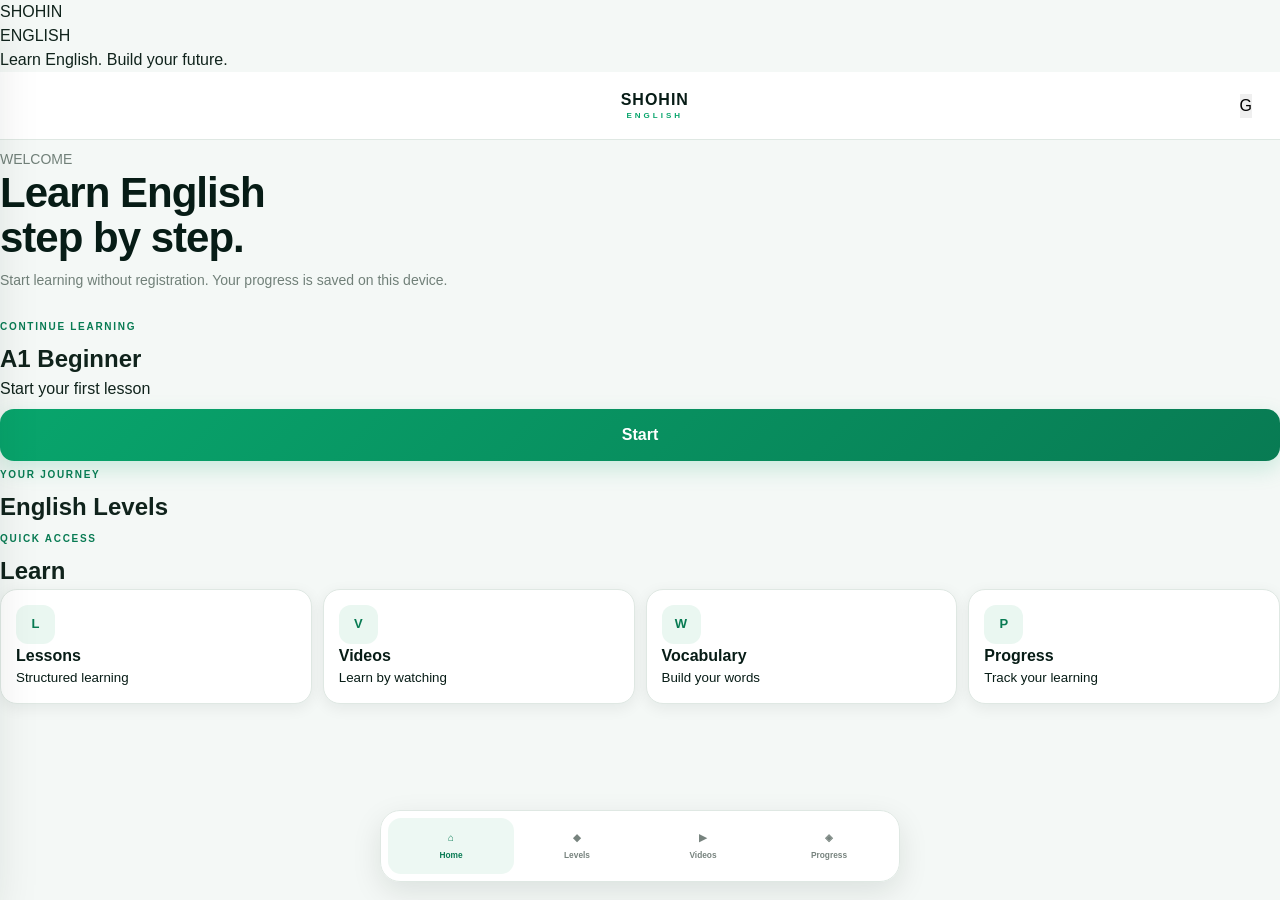
==== commit 1a7e080c: "Update index.html" ====
--- a/index.html
+++ b/index.html
@@ -1,1943 +1,837 @@
 <!DOCTYPE html>
 <html lang="en">
 <head>
-  <meta charset="UTF-8">
-
-  <meta
-    name="viewport"
-    content="width=device-width, initial-scale=1.0, viewport-fit=cover"
-  >
-
-  <meta
-    name="theme-color"
-    content="#071c16"
-  >
-
-  <meta
-    name="description"
-    content="SHOHIN ENGLISH — English learning platform"
-  >
-
-  <title>SHOHIN ENGLISH</title>
-
-  <link rel="manifest" href="manifest.json">
-
-  <style>
-
-    /* =====================================================
-       SHOHIN BRAND COLORS — НЕ МЕНЯТЬ
-       ===================================================== */
-
-    :root {
-      --dark: #071c16;
-      --dark2: #0d3024;
-      --green: #08a56c;
-      --green2: #087b53;
-      --lime: #baf05b;
-
-      --white: #ffffff;
-      --text: #f5f8f6;
-      --muted: #9eafa8;
-      --border: rgba(255,255,255,.08);
-      --card: rgba(255,255,255,.045);
-
-      --danger: #ff6b6b;
-      --warning: #ffd166;
-
-      --radius: 18px;
-      --radius-sm: 13px;
-
-      --shadow:
-        0 14px 40px rgba(0,0,0,.22);
-    }
-
-
-    /* =====================================================
-       RESET
-       ===================================================== */
-
-    * {
-      box-sizing: border-box;
-      margin: 0;
-      padding: 0;
-      -webkit-tap-highlight-color: transparent;
-    }
-
-    html {
-      scroll-behavior: smooth;
-    }
-
-    body {
-      min-height: 100vh;
-      background:
-        radial-gradient(
-          circle at top right,
-          rgba(8,165,108,.12),
-          transparent 30%
-        ),
-        var(--dark);
-
-      color: var(--text);
-
-      font-family:
-        Inter,
-        -apple-system,
-        BlinkMacSystemFont,
-        "Segoe UI",
-        Roboto,
-        Arial,
-        sans-serif;
-
-      overflow-x: hidden;
-    }
-
-    button,
-    input,
-    textarea,
-    select {
-      font: inherit;
-    }
-
-    button {
-      border: 0;
-      cursor: pointer;
-    }
-
-    a {
-      color: inherit;
-      text-decoration: none;
-    }
-
-
-    /* =====================================================
-       APP
-       ===================================================== */
-
-    #app {
-      min-height: 100vh;
-      position: relative;
-    }
-
-    .screen {
-      min-height: 100vh;
-      padding-bottom: 95px;
-    }
-
-    .hidden {
-      display: none !important;
-    }
-
-
-    /* =====================================================
-       SPLASH
-       ===================================================== */
-
-    #splashScreen {
-      position: fixed;
-      inset: 0;
-
-      z-index: 9999;
-
-      display: flex;
-      align-items: center;
-      justify-content: center;
-
-      background:
-        radial-gradient(
-          circle at center,
-          rgba(8,165,108,.18),
-          transparent 42%
-        ),
-        var(--dark);
-
-      transition:
-        opacity .4s ease,
-        visibility .4s ease;
-    }
-
-    .splash-content {
-      text-align: center;
-      padding: 30px;
-    }
-
-    .brand-mark {
-      width: 82px;
-      height: 82px;
-
-      margin: 0 auto 20px;
-
-      border-radius: 24px;
-
-      display: flex;
-      align-items: center;
-      justify-content: center;
-
-      background:
-        linear-gradient(
-          145deg,
-          var(--green),
-          var(--green2)
-        );
-
-      color: var(--dark);
-
-      font-size: 27px;
-      font-weight: 900;
-
-      box-shadow:
-        0 20px 60px rgba(8,165,108,.28);
-    }
-
-    .splash-content h1 {
-      font-size: 30px;
-      letter-spacing: 2px;
-      font-weight: 900;
-    }
-
-    .splash-content p {
-      margin-top: 8px;
-      color: var(--muted);
-      font-size: 14px;
-    }
-
-
-    /* =====================================================
-       HEADER
-       ===================================================== */
-
-    .top-header {
-      position: sticky;
-      top: 0;
-      z-index: 100;
-
-      height: 72px;
-
-      display: flex;
-      align-items: center;
-      justify-content: space-between;
-
-      padding:
-        0 18px;
-
-      background:
-        rgba(7,28,22,.88);
-
-      backdrop-filter: blur(18px);
-
-      border-bottom:
-        1px solid var(--border);
-    }
-
-    .brand {
-      display: flex;
-      align-items: center;
-      gap: 11px;
-    }
-
-    .brand-mini {
-      width: 42px;
-      height: 42px;
-
-      border-radius: 13px;
-
-      display: flex;
-      align-items: center;
-      justify-content: center;
-
-      background:
-        linear-gradient(
-          145deg,
-          var(--green),
-          var(--green2)
-        );
-
-      color: var(--dark);
-
-      font-size: 14px;
-      font-weight: 900;
-    }
-
-    .brand-text strong {
-      display: block;
-      font-size: 15px;
-      letter-spacing: .8px;
-    }
-
-    .brand-text span {
-      display: block;
-      margin-top: 2px;
-      color: var(--muted);
-      font-size: 10px;
-      letter-spacing: 1.5px;
-      text-transform: uppercase;
-    }
-
-    .icon-button {
-      width: 43px;
-      height: 43px;
-
-      display: flex;
-      align-items: center;
-      justify-content: center;
-
-      border-radius: 13px;
-
-      background: var(--card);
-      color: var(--white);
-
-      border: 1px solid var(--border);
-
-      font-size: 20px;
-    }
-
-
-    /* =====================================================
-       HOME
-       ===================================================== */
-
-    .home-content {
-      max-width: 850px;
-      margin: auto;
-      padding: 22px 16px 30px;
-    }
-
-    .welcome {
-      padding: 8px 2px 22px;
-    }
-
-    .welcome small {
-      color: var(--muted);
-      font-size: 13px;
-    }
-
-    .welcome h1 {
-      margin-top: 7px;
-      font-size: 30px;
-      line-height: 1.15;
-    }
-
-    .welcome h1 span {
-      color: var(--lime);
-    }
-
-
-    /* =====================================================
-       DAILY CARD
-       ===================================================== */
-
-    .daily-card {
-      position: relative;
-      overflow: hidden;
-
-      padding: 22px;
-
-      border-radius: 22px;
-
-      background:
-        linear-gradient(
-          135deg,
-          var(--dark2),
-          rgba(8,165,108,.16)
-        );
-
-      border:
-        1px solid rgba(8,165,108,.25);
-
-      box-shadow: var(--shadow);
-    }
-
-    .daily-card::after {
-      content: "";
-
-      position: absolute;
-
-      width: 150px;
-      height: 150px;
-
-      right: -55px;
-      top: -55px;
-
-      border-radius: 50%;
-
-      background:
-        rgba(186,240,91,.08);
-    }
-
-    .daily-label {
-      color: var(--lime);
-      font-size: 11px;
-      font-weight: 800;
-      letter-spacing: 1.5px;
-      text-transform: uppercase;
-    }
-
-    .daily-card h2 {
-      margin-top: 8px;
-      font-size: 22px;
-    }
-
-    .daily-card p {
-      margin-top: 7px;
-      color: var(--muted);
-      line-height: 1.5;
-      font-size: 13px;
-    }
-
-    .primary-button {
-      margin-top: 18px;
-
-      min-height: 46px;
-
-      padding: 0 19px;
-
-      border-radius: 13px;
-
-      background: var(--green);
-      color: var(--dark);
-
-      font-weight: 800;
-
-      transition: .2s;
-    }
-
-    .primary-button:active {
-      transform: scale(.97);
-    }
-
-
-    /* =====================================================
-       PROGRESS
-       ===================================================== */
-
-    .section {
-      margin-top: 28px;
-    }
-
-    .section-heading {
-      display: flex;
-      justify-content: space-between;
-      align-items: center;
-
-      margin-bottom: 13px;
-    }
-
-    .section-heading h2 {
-      font-size: 18px;
-    }
-
-    .section-heading span {
-      color: var(--muted);
-      font-size: 12px;
-    }
-
-    .progress-card {
-      padding: 18px;
-
-      background: var(--card);
-
-      border:
-        1px solid var(--border);
-
-      border-radius: var(--radius);
-    }
-
-    .progress-top {
-      display: flex;
-      justify-content: space-between;
-      gap: 15px;
-    }
-
-    .progress-top strong {
-      font-size: 14px;
-    }
-
-    .progress-top span {
-      color: var(--lime);
-      font-weight: 800;
-      font-size: 13px;
-    }
-
-    .progress-track {
-      height: 8px;
-
-      margin-top: 14px;
-
-      overflow: hidden;
-
-      border-radius: 20px;
-
-      background:
-        rgba(255,255,255,.07);
-    }
-
-    .progress-bar {
-      height: 100%;
-      width: 0;
-
-      border-radius: inherit;
-
-      background:
-        linear-gradient(
-          90deg,
-          var(--green2),
-          var(--green),
-          var(--lime)
-        );
-
-      transition: width .4s ease;
-    }
-
-
-    /* =====================================================
-       LEVELS
-       ===================================================== */
-
-    .levels-grid {
-      display: grid;
-
-      grid-template-columns:
-        repeat(2, minmax(0, 1fr));
-
-      gap: 11px;
-    }
-
-    .level {
-      position: relative;
-
-      min-height: 122px;
-
-      padding: 17px;
-
-      text-align: left;
-
-      border-radius: var(--radius);
-
-      background: var(--card);
-
-      color: var(--text);
-
-      border:
-        1px solid var(--border);
-
-      overflow: hidden;
-
-      transition:
-        transform .2s,
-        border-color .2s,
-        background .2s;
-    }
-
-    .level:active {
-      transform: scale(.98);
-    }
-
-    .level:hover {
-      border-color:
-        rgba(8,165,108,.35);
-    }
-
-    .level-code {
-      font-size: 25px;
-      font-weight: 900;
-
-      color: var(--lime);
-    }
-
-    .level-name {
-      margin-top: 5px;
-
-      font-size: 13px;
-      font-weight: 700;
-    }
-
-    .level-lessons {
-      margin-top: 8px;
-
-      color: var(--muted);
-
-      font-size: 11px;
-    }
-
-    .level-arrow {
-      position: absolute;
-
-      right: 14px;
-      bottom: 14px;
-
-      width: 27px;
-      height: 27px;
-
-      border-radius: 50%;
-
-      display: flex;
-      align-items: center;
-      justify-content: center;
-
-      background:
-        rgba(8,165,108,.12);
-
-      color: var(--green);
-    }
-
-
-    /* =====================================================
-       LESSONS SCREEN
-       ===================================================== */
-
-    #lessonsScreen {
-      background:
-        var(--dark);
-    }
-
-    .lessons-content {
-      max-width: 850px;
-      margin: auto;
-
-      padding:
-        18px 16px 30px;
-    }
-
-    .screen-header {
-      display: flex;
-      align-items: center;
-      gap: 12px;
-
-      margin-bottom: 20px;
-    }
-
-    .back-button {
-      width: 43px;
-      height: 43px;
-
-      flex-shrink: 0;
-
-      border-radius: 13px;
-
-      background: var(--card);
-
-      color: var(--white);
-
-      border: 1px solid var(--border);
-
-      font-size: 20px;
-    }
-
-    .screen-header-text {
-      flex: 1;
-    }
-
-    .screen-header-text small {
-      color: var(--green);
-      font-size: 11px;
-      font-weight: 800;
-      letter-spacing: 1px;
-    }
-
-    .screen-header-text h1 {
-      margin-top: 3px;
-      font-size: 22px;
-    }
-
-
-    /* =====================================================
-       LESSON PROGRESS
-       ===================================================== */
-
-    .lesson-progress-card {
-      margin-bottom: 20px;
-
-      padding: 17px;
-
-      border-radius: var(--radius);
-
-      background: var(--card);
-
-      border: 1px solid var(--border);
-    }
-
-    .lesson-progress-top {
-      display: flex;
-      justify-content: space-between;
-
-      color: var(--muted);
-
-      font-size: 12px;
-    }
-
-    .lesson-progress-top strong {
-      color: var(--lime);
-    }
-
-
-    /* =====================================================
-       LESSON LIST
-       ===================================================== */
-
-    #lessonsList {
-      display: flex;
-      flex-direction: column;
-      gap: 10px;
-    }
-
-    .lesson-card {
-      width: 100%;
-
-      min-height: 75px;
-
-      display: flex;
-      align-items: center;
-
-      padding: 12px 14px;
-
-      text-align: left;
-
-      border-radius: 16px;
-
-      background: var(--card);
-
-      color: var(--text);
-
-      border:
-        1px solid var(--border);
-
-      transition: .2s;
-    }
-
-    .lesson-card:not(:disabled):active {
-      transform: scale(.985);
-    }
-
-    .lesson-number {
-      width: 46px;
-      height: 46px;
-
-      flex-shrink: 0;
-
-      display: flex;
-      align-items: center;
-      justify-content: center;
-
-      border-radius: 13px;
-
-      background:
-        rgba(8,165,108,.10);
-
-      color: var(--green);
-
-      font-weight: 900;
-      font-size: 13px;
-    }
-
-    .lesson-info {
-      flex: 1;
-
-      padding-left: 13px;
-    }
-
-    .lesson-info strong {
-      display: block;
-
-      font-size: 14px;
-    }
-
-    .lesson-info small {
-      display: block;
-
-      margin-top: 5px;
-
-      color: var(--muted);
-
-      font-size: 10px;
-
-      line-height: 1.4;
-    }
-
-    .lesson-status {
-      width: 30px;
-      height: 30px;
-
-      display: flex;
-      align-items: center;
-      justify-content: center;
-
-      border-radius: 50%;
-
-      color: var(--muted);
-
-      font-weight: 900;
-    }
-
-    .lesson-current {
-      border-color:
-        rgba(8,165,108,.4);
-
-      background:
-        rgba(8,165,108,.07);
-    }
-
-    .lesson-current .lesson-status {
-      color: var(--green);
-
-      background:
-        rgba(8,165,108,.12);
-    }
-
-    .lesson-completed {
-      border-color:
-        rgba(186,240,91,.18);
-    }
-
-    .lesson-completed .lesson-number {
-      background:
-        rgba(186,240,91,.10);
-
-      color: var(--lime);
-    }
-
-    .lesson-completed .lesson-status {
-      color: var(--lime);
-    }
-
-    .lesson-locked {
-      opacity: .48;
-      cursor: not-allowed;
-    }
-
-
-    /* =====================================================
-       LESSON PLAYER
-       ===================================================== */
-
-    #lessonPlayerScreen {
-      background:
-        var(--dark);
-    }
-
-    .player-content {
-      max-width: 850px;
-
-      min-height:
-        calc(100vh - 72px);
-
-      margin: auto;
-
-      padding:
-        18px 16px 35px;
-    }
-
-    .player-header {
-      display: flex;
-      align-items: center;
-      gap: 12px;
-
-      margin-bottom: 18px;
-    }
-
-    .player-heading {
-      flex: 1;
-    }
-
-    .player-heading small {
-      color: var(--green);
-
-      font-size: 11px;
-
-      font-weight: 800;
-
-      letter-spacing: 1px;
-    }
-
-    .player-heading h1 {
-      margin-top: 3px;
-
-      font-size: 22px;
-    }
-
-    .player-box {
-      min-height: 430px;
-
-      display: flex;
-      align-items: center;
-      justify-content: center;
-
-      padding: 25px;
-
-      border-radius: 24px;
-
-      background:
-        linear-gradient(
-          145deg,
-          rgba(255,255,255,.045),
-          rgba(8,165,108,.045)
-        );
-
-      border:
-        1px solid var(--border);
-
-      box-shadow: var(--shadow);
-    }
-
-    #lessonPlayer {
-      width: 100%;
-      text-align: center;
-    }
-
-    .lesson-empty {
-      max-width: 460px;
-      margin: auto;
-    }
-
-    .lesson-empty-icon {
-      width: 70px;
-      height: 70px;
-
-      margin: 0 auto 20px;
-
-      display: flex;
-      align-items: center;
-      justify-content: center;
-
-      border-radius: 21px;
-
-      background:
-        rgba(8,165,108,.10);
-
-      color: var(--green);
-
-      font-size: 28px;
-      font-weight: 900;
-    }
-
-    .lesson-empty h2 {
-      font-size: 23px;
-    }
-
-    .lesson-empty p {
-      margin-top: 9px;
-
-      color: var(--muted);
-
-      line-height: 1.6;
-
-      font-size: 13px;
-    }
-
-    .lesson-structure {
-      display: grid;
-
-      grid-template-columns:
-        repeat(3, 1fr);
-
-      gap: 9px;
-
-      margin-top: 24px;
-    }
-
-    .lesson-structure > div {
-      padding: 13px 7px;
-
-      border-radius: 13px;
-
-      background:
-        rgba(255,255,255,.04);
-
-      border:
-        1px solid var(--border);
-    }
-
-    .lesson-structure span {
-      display: block;
-
-      color: var(--muted);
-
-      font-size: 10px;
-    }
-
-    .lesson-structure strong {
-      display: block;
-
-      margin-top: 5px;
-
-      color: var(--lime);
-
-      font-size: 18px;
-    }
-
-
-    /* =====================================================
-       FUTURE CONTENT ELEMENTS
-       ===================================================== */
-
-    .lesson-content {
-      text-align: left;
-    }
-
-    .lesson-content h2 {
-      font-size: 25px;
-    }
-
-    .lesson-content p {
-      margin-top: 9px;
-
-      color: var(--muted);
-
-      line-height: 1.6;
-    }
-
-    .content-card {
-      margin-top: 20px;
-
-      padding: 18px;
-
-      border-radius: var(--radius);
-
-      background: var(--card);
-
-      border: 1px solid var(--border);
-    }
-
-
-    /* =====================================================
-       SIDE MENU
-       ===================================================== */
-
-    #menuOverlay {
-      position: fixed;
-      inset: 0;
-
-      z-index: 500;
-
-      background:
-        rgba(0,0,0,.58);
-
-      backdrop-filter: blur(4px);
-    }
-
-    #menu {
-      position: fixed;
-
-      z-index: 600;
-
-      top: 0;
-      left: 0;
-      bottom: 0;
-
-      width: min(320px, 88vw);
-
-      padding:
-        22px 17px;
-
-      background:
-        linear-gradient(
-          180deg,
-          var(--dark2),
-          var(--dark)
-        );
-
-      border-right:
-        1px solid var(--border);
-
-      box-shadow:
-        20px 0 70px rgba(0,0,0,.3);
-    }
-
-    .menu-header {
-      display: flex;
-      align-items: center;
-      justify-content: space-between;
-
-      padding-bottom: 20px;
-
-      border-bottom:
-        1px solid var(--border);
-    }
-
-    .menu-title strong {
-      display: block;
-
-      font-size: 17px;
-    }
-
-    .menu-title span {
-      display: block;
-
-      margin-top: 4px;
-
-      color: var(--muted);
-
-      font-size: 10px;
-      letter-spacing: 1px;
-    }
-
-    .menu-list {
-      margin-top: 17px;
-
-      display: flex;
-      flex-direction: column;
-
-      gap: 7px;
-    }
-
-    .menu-item {
-      width: 100%;
-
-      min-height: 50px;
-
-      display: flex;
-      align-items: center;
-
-      padding: 0 14px;
-
-      border-radius: 13px;
-
-      background: transparent;
-
-      color: var(--text);
-
-      text-align: left;
-
-      border:
-        1px solid transparent;
-    }
-
-    .menu-item:hover {
-      background:
-        rgba(255,255,255,.04);
-
-      border-color: var(--border);
-    }
-
-    .menu-item span {
-      margin-left: 10px;
-    }
-
-
-    /* =====================================================
-       BOTTOM NAV
-       ===================================================== */
-
-    .bottom-nav {
-      position: fixed;
-
-      z-index: 200;
-
-      left: 50%;
-
-      bottom: 0;
-
-      transform: translateX(-50%);
-
-      width: min(850px, 100%);
-
-      min-height: 73px;
-
-      display: grid;
-
-      grid-template-columns:
-        repeat(4, 1fr);
-
-      padding:
-        8px 9px
-        calc(8px + env(safe-area-inset-bottom));
-
-      background:
-        rgba(7,28,22,.94);
-
-      backdrop-filter: blur(20px);
-
-      border-top:
-        1px solid var(--border);
-    }
-
-    .nav-button {
-      display: flex;
-      flex-direction: column;
-
-      align-items: center;
-      justify-content: center;
-
-      gap: 5px;
-
-      background: transparent;
-
-      color: var(--muted);
-
-      font-size: 10px;
-    }
-
-    .nav-icon {
-      font-size: 19px;
-      line-height: 1;
-    }
-
-    .nav-button.active {
-      color: var(--lime);
-    }
-
-
-    /* =====================================================
-       RESPONSIVE
-       ===================================================== */
-
-    @media (min-width: 650px) {
-
-      .home-content,
-      .lessons-content,
-      .player-content {
-        padding-left: 25px;
-        padding-right: 25px;
-      }
-
-      .levels-grid {
-        grid-template-columns:
-          repeat(3, 1fr);
-      }
-
-      .bottom-nav {
-        border-left:
-          1px solid var(--border);
-
-        border-right:
-          1px solid var(--border);
-
-        border-radius:
-          18px 18px 0 0;
-      }
-    }
-
-    @media (min-width: 900px) {
-
-      .levels-grid {
-        grid-template-columns:
-          repeat(6, 1fr);
-      }
-
-      .level {
-        min-height: 150px;
-      }
-    }
-
-  </style>
+    <meta charset="UTF-8">
+
+    <meta
+        name="viewport"
+        content="width=device-width, initial-scale=1.0, maximum-scale=1.0, user-scalable=no"
+    >
+
+    <meta
+        name="theme-color"
+        content="#071c16"
+    >
+
+    <meta
+        name="description"
+        content="SHOHIN ENGLISH — Learn English from Beginner to Proficiency"
+    >
+
+    <title>SHOHIN ENGLISH</title>
+
+    <link rel="manifest" href="manifest.json">
+
+    <link rel="stylesheet" href="css/style.css">
+    <link rel="stylesheet" href="css/components.css">
 </head>
 
-
 <body>
 
-  <div id="app">
-
-
-    <!-- ===================================================
-         SPLASH
-         =================================================== -->
-
-    <section id="splashScreen">
-
-      <div class="splash-content">
-
-        <div class="brand-mark">
-          SH
-        </div>
-
-        <h1>
-          SHOHIN ENGLISH
-        </h1>
-
-        <p>
-          Learn English. Build your future.
-        </p>
-
-      </div>
-
-    </section>
-
-
-    <!-- ===================================================
-         HOME SCREEN
-         =================================================== -->
-
-    <main
-      id="homeScreen"
-      class="screen"
-    >
-
-      <!-- HEADER -->
-
-      <header class="top-header">
-
-        <div class="brand">
-
-          <div class="brand-mini">
-            SH
-          </div>
-
-          <div class="brand-text">
-
-            <strong>
-              SHOHIN ENGLISH
-            </strong>
-
-            <span>
-              English Learning
-            </span>
-
-          </div>
-
-        </div>
-
-
-        <button
-          id="menuButton"
-          class="icon-button"
-          type="button"
-          aria-label="Open menu"
-        >
-          ☰
-        </button>
-
-      </header>
-
-
-      <!-- HOME CONTENT -->
-
-      <div class="home-content">
-
-
-        <!-- WELCOME -->
-
-        <section class="welcome">
-
-          <small>
-            Welcome to SHOHIN ENGLISH
-          </small>
-
-          <h1>
-            Learn English
-            <span>your way.</span>
-          </h1>
+    <!-- =====================================================
+         SHOHIN ENGLISH
+         USER APP
+         No login required at the beginning
+         ===================================================== -->
+
+    <div id="app">
+
+        <!-- ================= SPLASH ================= -->
+
+        <section id="splash-screen" class="screen active">
+
+            <div class="splash-content">
+
+                <div class="brand-logo">
+                    SHOHIN
+                </div>
+
+                <div class="brand-title">
+                    ENGLISH
+                </div>
+
+                <p class="brand-subtitle">
+                    Learn English. Build your future.
+                </p>
+
+                <div class="loading-line">
+                    <div class="loading-progress"></div>
+                </div>
+
+            </div>
 
         </section>
 
 
-        <!-- DAILY -->
-
-        <section class="daily-card">
-
-          <div class="daily-label">
-            Daily Learning
-          </div>
-
-          <h2>
-            Continue your English journey
-          </h2>
-
-          <p>
-            Choose your level and start learning.
-            Your progress will be saved on this device.
-          </p>
-
-          <button
-            id="dailyButton"
-            class="primary-button"
-            type="button"
-          >
-            Continue Learning
-          </button>
+        <!-- ================= MAIN APP ================= -->
+
+        <section id="main-screen" class="screen">
+
+            <!-- HEADER -->
+
+            <header class="app-header">
+
+                <button
+                    id="menu-button"
+                    class="icon-button"
+                    type="button"
+                    aria-label="Open menu"
+                >
+                    <span></span>
+                    <span></span>
+                    <span></span>
+                </button>
+
+                <div class="header-brand">
+                    <strong>SHOHIN</strong>
+                    <span>ENGLISH</span>
+                </div>
+
+                <button
+                    id="profile-button"
+                    class="profile-button"
+                    type="button"
+                    aria-label="Profile"
+                >
+                    G
+                </button>
+
+            </header>
+
+
+            <!-- HOME -->
+
+            <main id="home-view" class="view active">
+
+                <section class="welcome-section">
+
+                    <p class="eyebrow">
+                        WELCOME
+                    </p>
+
+                    <h1>
+                        Learn English<br>
+                        step by step.
+                    </h1>
+
+                    <p class="welcome-text">
+                        Start learning without registration.
+                        Your progress is saved on this device.
+                    </p>
+
+                </section>
+
+
+                <!-- CONTINUE LEARNING -->
+
+                <section class="continue-card">
+
+                    <div class="continue-info">
+
+                        <span class="small-label">
+                            CONTINUE LEARNING
+                        </span>
+
+                        <h2 id="continue-level">
+                            A1 Beginner
+                        </h2>
+
+                        <p id="continue-lesson">
+                            Start your first lesson
+                        </p>
+
+                    </div>
+
+                    <button
+                        id="continue-button"
+                        class="primary-button"
+                        type="button"
+                    >
+                        Start
+                    </button>
+
+                </section>
+
+
+                <!-- LEVELS -->
+
+                <section class="content-section">
+
+                    <div class="section-heading">
+
+                        <div>
+                            <span class="small-label">
+                                YOUR JOURNEY
+                            </span>
+
+                            <h2>
+                                English Levels
+                            </h2>
+                        </div>
+
+                    </div>
+
+
+                    <div
+                        id="levels-container"
+                        class="levels-grid"
+                    >
+
+                        <!-- Levels are loaded by JavaScript -->
+
+                    </div>
+
+                </section>
+
+
+                <!-- QUICK ACCESS -->
+
+                <section class="content-section">
+
+                    <div class="section-heading">
+
+                        <div>
+                            <span class="small-label">
+                                QUICK ACCESS
+                            </span>
+
+                            <h2>
+                                Learn
+                            </h2>
+                        </div>
+
+                    </div>
+
+
+                    <div class="quick-grid">
+
+                        <button
+                            class="quick-card"
+                            data-action="lessons"
+                            type="button"
+                        >
+                            <span class="quick-icon">
+                                L
+                            </span>
+
+                            <strong>
+                                Lessons
+                            </strong>
+
+                            <small>
+                                Structured learning
+                            </small>
+                        </button>
+
+
+                        <button
+                            class="quick-card"
+                            data-action="videos"
+                            type="button"
+                        >
+                            <span class="quick-icon">
+                                V
+                            </span>
+
+                            <strong>
+                                Videos
+                            </strong>
+
+                            <small>
+                                Learn by watching
+                            </small>
+                        </button>
+
+
+                        <button
+                            class="quick-card"
+                            data-action="vocabulary"
+                            type="button"
+                        >
+                            <span class="quick-icon">
+                                W
+                            </span>
+
+                            <strong>
+                                Vocabulary
+                            </strong>
+
+                            <small>
+                                Build your words
+                            </small>
+                        </button>
+
+
+                        <button
+                            class="quick-card"
+                            data-action="progress"
+                            type="button"
+                        >
+                            <span class="quick-icon">
+                                P
+                            </span>
+
+                            <strong>
+                                Progress
+                            </strong>
+
+                            <small>
+                                Track your learning
+                            </small>
+                        </button>
+
+                    </div>
+
+                </section>
+
+            </main>
+
+
+            <!-- ================= LEVEL VIEW ================= -->
+
+            <main
+                id="level-view"
+                class="view"
+                hidden
+            >
+
+                <div class="page-header">
+
+                    <button
+                        class="back-button"
+                        data-back="home"
+                        type="button"
+                    >
+                        ←
+                    </button>
+
+                    <div>
+                        <span
+                            id="level-code"
+                            class="small-label"
+                        >
+                            A1
+                        </span>
+
+                        <h1 id="level-title">
+                            Beginner
+                        </h1>
+                    </div>
+
+                </div>
+
+
+                <!-- LEVEL PROGRESS -->
+
+                <section class="level-progress-card">
+
+                    <div class="progress-top">
+
+                        <span>
+                            Level progress
+                        </span>
+
+                        <strong id="level-progress-text">
+                            0%
+                        </strong>
+
+                    </div>
+
+                    <div class="progress-bar">
+                        <div
+                            id="level-progress-bar"
+                            class="progress-fill"
+                        ></div>
+                    </div>
+
+                </section>
+
+
+                <!-- LEVEL TABS -->
+
+                <nav class="level-tabs">
+
+                    <button
+                        class="level-tab active"
+                        data-level-tab="lessons"
+                        type="button"
+                    >
+                        Lessons
+                    </button>
+
+                    <button
+                        class="level-tab"
+                        data-level-tab="videos"
+                        type="button"
+                    >
+                        Videos
+                    </button>
+
+                    <button
+                        class="level-tab"
+                        data-level-tab="vocabulary"
+                        type="button"
+                    >
+                        Vocabulary
+                    </button>
+
+                </nav>
+
+
+                <!-- LESSONS TAB -->
+
+                <section
+                    id="level-lessons-tab"
+                    class="level-tab-content active"
+                >
+
+                    <div
+                        id="lessons-container"
+                        class="lesson-list"
+                    >
+                        <!-- Lessons loaded here -->
+                    </div>
+
+                </section>
+
+
+                <!-- VIDEOS TAB -->
+
+                <section
+                    id="level-videos-tab"
+                    class="level-tab-content"
+                    hidden
+                >
+
+                    <div class="section-intro">
+
+                        <span class="small-label">
+                            VIDEO LESSONS
+                        </span>
+
+                        <h2>
+                            Learn through video
+                        </h2>
+
+                        <p>
+                            Videos for this level will appear here.
+                        </p>
+
+                    </div>
+
+
+                    <div
+                        id="videos-container"
+                        class="video-list"
+                    >
+                        <!-- Videos loaded here -->
+                    </div>
+
+                </section>
+
+
+                <!-- VOCABULARY TAB -->
+
+                <section
+                    id="level-vocabulary-tab"
+                    class="level-tab-content"
+                    hidden
+                >
+
+                    <div class="section-intro">
+
+                        <span class="small-label">
+                            VOCABULARY
+                        </span>
+
+                        <h2>
+                            Words for this level
+                        </h2>
+
+                        <p>
+                            Vocabulary will be connected to lessons.
+                        </p>
+
+                    </div>
+
+
+                    <div
+                        id="vocabulary-container"
+                        class="vocabulary-list"
+                    >
+                        <!-- Vocabulary loaded here -->
+                    </div>
+
+                </section>
+
+            </main>
+
+
+            <!-- ================= LESSON VIEW ================= -->
+
+            <main
+                id="lesson-view"
+                class="view"
+                hidden
+            >
+
+                <div class="page-header">
+
+                    <button
+                        class="back-button"
+                        data-back="level"
+                        type="button"
+                    >
+                        ←
+                    </button>
+
+                    <div>
+                        <span
+                            id="lesson-level"
+                            class="small-label"
+                        >
+                            A1
+                        </span>
+
+                        <h1 id="lesson-title">
+                            Lesson
+                        </h1>
+                    </div>
+
+                </div>
+
+
+                <section
+                    id="lesson-player"
+                    class="lesson-player"
+                >
+
+                    <div class="lesson-placeholder">
+
+                        <span class="placeholder-number">
+                            01
+                        </span>
+
+                        <h2>
+                            Lesson content
+                        </h2>
+
+                        <p>
+                            Lesson content will be added
+                            through the Admin Panel.
+                        </p>
+
+                    </div>
+
+                </section>
+
+            </main>
+
+
+            <!-- ================= VIDEO VIEW ================= -->
+
+            <main
+                id="video-view"
+                class="view"
+                hidden
+            >
+
+                <div class="page-header">
+
+                    <button
+                        class="back-button"
+                        data-back="level"
+                        type="button"
+                    >
+                        ←
+                    </button>
+
+                    <div>
+                        <span
+                            id="video-level"
+                            class="small-label"
+                        >
+                            A1
+                        </span>
+
+                        <h1 id="video-title">
+                            Video
+                        </h1>
+                    </div>
+
+                </div>
+
+
+                <section class="video-player">
+
+                    <div
+                        id="video-player-container"
+                        class="video-player-container"
+                    >
+
+                        <div class="video-placeholder">
+                            Video will appear here
+                        </div>
+
+                    </div>
+
+                    <div class="video-information">
+
+                        <h2 id="video-name">
+                            Video lesson
+                        </h2>
+
+                        <p id="video-description">
+                            Video description
+                        </p>
+
+                    </div>
+
+                </section>
+
+            </main>
+
+
+            <!-- ================= PROGRESS VIEW ================= -->
+
+            <main
+                id="progress-view"
+                class="view"
+                hidden
+            >
+
+                <div class="page-header">
+
+                    <button
+                        class="back-button"
+                        data-back="home"
+                        type="button"
+                    >
+                        ←
+                    </button>
+
+                    <div>
+
+                        <span class="small-label">
+                            YOUR ACTIVITY
+                        </span>
+
+                        <h1>
+                            Progress
+                        </h1>
+
+                    </div>
+
+                </div>
+
+
+                <section class="stats-grid">
+
+                    <div class="stat-card">
+
+                        <span>
+                            Lessons
+                        </span>
+
+                        <strong id="stat-lessons">
+                            0
+                        </strong>
+
+                    </div>
+
+
+                    <div class="stat-card">
+
+                        <span>
+                            Videos
+                        </span>
+
+                        <strong id="stat-videos">
+                            0
+                        </strong>
+
+                    </div>
+
+
+                    <div class="stat-card">
+
+                        <span>
+                            Words
+                        </span>
+
+                        <strong id="stat-words">
+                            0
+                        </strong>
+
+                    </div>
+
+
+                    <div class="stat-card">
+
+                        <span>
+                            Days
+                        </span>
+
+                        <strong id="stat-days">
+                            0
+                        </strong>
+
+                    </div>
+
+                </section>
+
+            </main>
+
+
+            <!-- ================= MENU ================= -->
+
+            <aside
+                id="side-menu"
+                class="side-menu"
+                aria-hidden="true"
+            >
+
+                <div class="menu-header">
+
+                    <div class="menu-brand">
+                        <strong>SHOHIN</strong>
+                        <span>ENGLISH</span>
+                    </div>
+
+                    <button
+                        id="close-menu"
+                        class="close-button"
+                        type="button"
+                        aria-label="Close menu"
+                    >
+                        ×
+                    </button>
+
+                </div>
+
+
+                <nav class="menu-navigation">
+
+                    <button
+                        data-menu-action="home"
+                        type="button"
+                    >
+                        Home
+                    </button>
+
+                    <button
+                        data-menu-action="levels"
+                        type="button"
+                    >
+                        Levels
+                    </button>
+
+                    <button
+                        data-menu-action="videos"
+                        type="button"
+                    >
+                        Videos
+                    </button>
+
+                    <button
+                        data-menu-action="vocabulary"
+                        type="button"
+                    >
+                        Vocabulary
+                    </button>
+
+                    <button
+                        data-menu-action="progress"
+                        type="button"
+                    >
+                        My Progress
+                    </button>
+
+                </nav>
+
+
+                <div class="menu-footer">
+
+                    <span>
+                        SHOHIN ENGLISH
+                    </span>
+
+                    <small>
+                        Learn without limits.
+                    </small>
+
+                </div>
+
+            </aside>
+
+
+            <div
+                id="menu-overlay"
+                class="menu-overlay"
+                hidden
+            ></div>
+
+
+            <!-- ================= BOTTOM NAV ================= -->
+
+            <nav class="bottom-navigation">
+
+                <button
+                    class="bottom-nav-item active"
+                    data-nav="home"
+                    type="button"
+                >
+                    <span>⌂</span>
+                    <small>Home</small>
+                </button>
+
+
+                <button
+                    class="bottom-nav-item"
+                    data-nav="levels"
+                    type="button"
+                >
+                    <span>◆</span>
+                    <small>Levels</small>
+                </button>
+
+
+                <button
+                    class="bottom-nav-item"
+                    data-nav="videos"
+                    type="button"
+                >
+                    <span>▶</span>
+                    <small>Videos</small>
+                </button>
+
+
+                <button
+                    class="bottom-nav-item"
+                    data-nav="progress"
+                    type="button"
+                >
+                    <span>◈</span>
+                    <small>Progress</small>
+                </button>
+
+            </nav>
 
         </section>
 
-
-        <!-- OVERALL PROGRESS -->
-
-        <section class="section">
-
-          <div class="section-heading">
-
-            <h2>
-              Your Progress
-            </h2>
-
-            <span>
-              Overall
-            </span>
-
-          </div>
-
-
-          <div class="progress-card">
-
-            <div class="progress-top">
-
-              <strong>
-                Course progress
-              </strong>
-
-              <span id="overallProgress">
-                0%
-              </span>
-
-            </div>
-
-            <div class="progress-track">
-
-              <div
-                id="overallProgressBar"
-                class="progress-bar"
-                style="width:0%"
-              ></div>
-
-            </div>
-
-          </div>
-
-        </section>
-
-
-        <!-- LEVELS -->
-
-        <section class="section">
-
-          <div class="section-heading">
-
-            <h2>
-              Choose your level
-            </h2>
-
-            <span>
-              A1 — C2
-            </span>
-
-          </div>
-
-
-          <div class="levels-grid">
-
-
-            <!-- A1 -->
-
-            <button
-              class="level"
-              type="button"
-              data-level="A1"
-            >
-
-              <div class="level-code">
-                A1
-              </div>
-
-              <div class="level-name">
-                Beginner
-              </div>
-
-              <div class="level-lessons">
-                20 lessons
-              </div>
-
-              <div class="level-arrow">
-                →
-              </div>
-
-            </button>
-
-
-            <!-- A2 -->
-
-            <button
-              class="level"
-              type="button"
-              data-level="A2"
-            >
-
-              <div class="level-code">
-                A2
-              </div>
-
-              <div class="level-name">
-                Elementary
-              </div>
-
-              <div class="level-lessons">
-                25 lessons
-              </div>
-
-              <div class="level-arrow">
-                →
-              </div>
-
-            </button>
-
-
-            <!-- B1 -->
-
-            <button
-              class="level"
-              type="button"
-              data-level="B1"
-            >
-
-              <div class="level-code">
-                B1
-              </div>
-
-              <div class="level-name">
-                Intermediate
-              </div>
-
-              <div class="level-lessons">
-                30 lessons
-              </div>
-
-              <div class="level-arrow">
-                →
-              </div>
-
-            </button>
-
-
-            <!-- B2 -->
-
-            <button
-              class="level"
-              type="button"
-              data-level="B2"
-            >
-
-              <div class="level-code">
-                B2
-              </div>
-
-              <div class="level-name">
-                Upper-Intermediate
-              </div>
-
-              <div class="level-lessons">
-                30 lessons
-              </div>
-
-              <div class="level-arrow">
-                →
-              </div>
-
-            </button>
-
-
-            <!-- C1 -->
-
-            <button
-              class="level"
-              type="button"
-              data-level="C1"
-            >
-
-              <div class="level-code">
-                C1
-              </div>
-
-              <div class="level-name">
-                Advanced
-              </div>
-
-              <div class="level-lessons">
-                35 lessons
-              </div>
-
-              <div class="level-arrow">
-                →
-              </div>
-
-            </button>
-
-
-            <!-- C2 -->
-
-            <button
-              class="level"
-              type="button"
-              data-level="C2"
-            >
-
-              <div class="level-code">
-                C2
-              </div>
-
-              <div class="level-name">
-                Proficiency
-              </div>
-
-              <div class="level-lessons">
-                40 lessons
-              </div>
-
-              <div class="level-arrow">
-                →
-              </div>
-
-            </button>
-
-
-          </div>
-
-        </section>
-
-      </div>
-
-
-      <!-- BOTTOM NAV -->
-
-      <nav class="bottom-nav">
-
-        <button
-          class="nav-button active"
-          type="button"
-          data-nav="home"
-        >
-
-          <span class="nav-icon">
-            ⌂
-          </span>
-
-          <span>
-            Home
-          </span>
-
-        </button>
-
-
-        <button
-          class="nav-button"
-          type="button"
-          data-nav="lessons"
-        >
-
-          <span class="nav-icon">
-            ▤
-          </span>
-
-          <span>
-            Lessons
-          </span>
-
-        </button>
-
-
-        <button
-          class="nav-button"
-          type="button"
-          data-nav="progress"
-        >
-
-          <span class="nav-icon">
-            ◔
-          </span>
-
-          <span>
-            Progress
-          </span>
-
-        </button>
-
-
-        <button
-          class="nav-button"
-          type="button"
-          data-nav="profile"
-        >
-
-          <span class="nav-icon">
-            ○
-          </span>
-
-          <span>
-            Profile
-          </span>
-
-        </button>
-
-      </nav>
-
-    </main>
-
-
-    <!-- ===================================================
-         SIDE MENU
-         =================================================== -->
-
-    <div
-      id="menuOverlay"
-      class="hidden"
-    ></div>
-
-
-    <aside
-      id="menu"
-      class="hidden"
-    >
-
-      <div class="menu-header">
-
-        <div class="menu-title">
-
-          <strong>
-            SHOHIN ENGLISH
-          </strong>
-
-          <span>
-            LEARNING PLATFORM
-          </span>
-
-        </div>
-
-
-        <button
-          id="menuClose"
-          class="icon-button"
-          type="button"
-          aria-label="Close menu"
-        >
-          ×
-        </button>
-
-      </div>
-
-
-      <div class="menu-list">
-
-
-        <button
-          class="menu-item"
-          type="button"
-          data-menu-action="home"
-        >
-          <span>Home</span>
-        </button>
-
-
-        <button
-          class="menu-item"
-          type="button"
-          data-menu-action="levels"
-        >
-          <span>Levels A1 — C2</span>
-        </button>
-
-
-        <button
-          class="menu-item"
-          type="button"
-          data-menu-action="progress"
-        >
-          <span>My Progress</span>
-        </button>
-
-
-        <button
-          class="menu-item"
-          type="button"
-          data-menu-action="profile"
-        >
-          <span>Profile</span>
-        </button>
-
-
-        <button
-          class="menu-item"
-          type="button"
-          data-menu-action="achievements"
-        >
-          <span>Achievements</span>
-        </button>
-
-
-        <button
-          class="menu-item"
-          type="button"
-          data-menu-action="settings"
-        >
-          <span>Settings</span>
-        </button>
-
-
-        <button
-          class="menu-item"
-          type="button"
-          data-menu-action="about"
-        >
-          <span>About SHOHIN ENGLISH</span>
-        </button>
-
-
-      </div>
-
-    </aside>
-
-
-    <!-- ===================================================
-         LESSONS SCREEN
-         =================================================== -->
-
-    <section
-      id="lessonsScreen"
-      class="screen hidden"
-    >
-
-      <div class="lessons-content">
-
-
-        <header class="screen-header">
-
-          <button
-            id="lessonsBack"
-            class="back-button"
-            type="button"
-            aria-label="Back"
-          >
-            ←
-          </button>
-
-
-          <div class="screen-header-text">
-
-            <small id="lessonsLevelLabel">
-              A1
-            </small>
-
-            <h1 id="lessonsLevelTitle">
-              Beginner
-            </h1>
-
-          </div>
-
-        </header>
-
-
-        <!-- LEVEL PROGRESS -->
-
-        <div class="lesson-progress-card">
-
-          <div class="lesson-progress-top">
-
-            <span>
-              Level progress
-            </span>
-
-            <strong id="lessonsProgressText">
-              0 / 20
-            </strong>
-
-          </div>
-
-          <div class="progress-track">
-
-            <div
-              id="lessonsProgressBar"
-              class="progress-bar"
-              style="width:0%"
-            ></div>
-
-          </div>
-
-        </div>
-
-
-        <!-- LESSONS -->
-
-        <div id="lessonsList"></div>
-
-
-      </div>
-
-    </section>
-
-
-    <!-- ===================================================
-         LESSON PLAYER SCREEN
-         =================================================== -->
-
-    <section
-      id="lessonPlayerScreen"
-      class="screen hidden"
-    >
-
-      <div class="player-content">
-
-
-        <header class="player-header">
-
-          <button
-            id="playerBack"
-            class="back-button"
-            type="button"
-            aria-label="Back"
-          >
-            ←
-          </button>
-
-
-          <div class="player-heading">
-
-            <small id="playerLevel">
-              A1
-            </small>
-
-            <h1 id="playerLesson">
-              Lesson 1
-            </h1>
-
-          </div>
-
-        </header>
-
-
-        <!-- PLAYER -->
-
-        <div class="player-box">
-
-          <div id="lessonPlayer">
-
-            <div class="lesson-empty">
-
-              <div class="lesson-empty-icon">
-                ○
-              </div>
-
-              <h2>
-                Lesson Content
-              </h2>
-
-              <p>
-                Lesson cards, vocabulary,
-                exercises and tests will be
-                added from the Admin Panel.
-              </p>
-
-            </div>
-
-          </div>
-
-        </div>
-
-
-      </div>
-
-    </section>
-
-
-  </div>
-
-
-  <!-- =====================================================
-       JAVASCRIPT
-       ===================================================== -->
-
-  <script src="js/storage.js"></script>
-
-  <script src="js/lessons.js"></script>
-
-  <script src="js/lesson-data.js"></script>
-
-  <script src="js/lesson-screen.js"></script>
-
-  <script src="js/app.js"></script>
-
+    </div>
+
+
+    <!-- ================= JAVASCRIPT ================= -->
+
+    <script src="js/storage.js"></script>
+    <script src="js/levels.js"></script>
+    <script src="js/lessons.js"></script>
+    <script src="js/lesson-player.js"></script>
+    <script src="js/exercises.js"></script>
+    <script src="js/tests.js"></script>
+    <script src="js/progress.js"></script>
+    <script src="js/app.js"></script>
 
 </body>
 </html>
--- a/css/style.css
+++ b/css/style.css
@@ -0,0 +1,1629 @@
+/* ============================================================
+   SHOHIN ENGLISH — STYLE.CSS
+   SHOHIN BRAND COLORS — НЕ МЕНЯТЬ
+   ============================================================ */
+
+:root {
+    --dark: #071c16;
+    --dark2: #0d3024;
+    --green: #08a56c;
+    --green2: #087b53;
+    --lime: #baf05b;
+
+    --white: #ffffff;
+    --bg: #f4f8f6;
+    --card: #ffffff;
+    --text: #10231c;
+    --muted: #718079;
+    --border: #dfe8e3;
+    --danger: #dc4b4b;
+
+    --radius-sm: 10px;
+    --radius-md: 16px;
+    --radius-lg: 22px;
+    --radius-xl: 28px;
+
+    --shadow-sm: 0 4px 15px rgba(7, 28, 22, 0.07);
+    --shadow-md: 0 10px 30px rgba(7, 28, 22, 0.10);
+    --shadow-lg: 0 20px 50px rgba(7, 28, 22, 0.16);
+}
+
+
+/* ============================================================
+   RESET
+   ============================================================ */
+
+* {
+    margin: 0;
+    padding: 0;
+    box-sizing: border-box;
+}
+
+html {
+    scroll-behavior: smooth;
+}
+
+body {
+    min-height: 100vh;
+    font-family:
+        Inter,
+        -apple-system,
+        BlinkMacSystemFont,
+        "Segoe UI",
+        Roboto,
+        Arial,
+        sans-serif;
+
+    background: var(--bg);
+    color: var(--text);
+    line-height: 1.5;
+}
+
+button,
+input {
+    font: inherit;
+}
+
+button {
+    border: none;
+    cursor: pointer;
+}
+
+button:focus-visible,
+input:focus-visible {
+    outline: 3px solid rgba(8, 165, 108, 0.22);
+    outline-offset: 2px;
+}
+
+.hidden {
+    display: none !important;
+}
+
+
+/* ============================================================
+   SPLASH SCREEN
+   ============================================================ */
+
+.splash-screen {
+    position: fixed;
+    inset: 0;
+    z-index: 9999;
+
+    display: flex;
+    flex-direction: column;
+    align-items: center;
+    justify-content: center;
+
+    padding: 25px;
+
+    background:
+        radial-gradient(
+            circle at 50% 25%,
+            rgba(8, 165, 108, 0.20),
+            transparent 34%
+        ),
+        linear-gradient(
+            145deg,
+            var(--dark),
+            var(--dark2)
+        );
+
+    color: var(--white);
+
+    transition:
+        opacity 0.45s ease,
+        visibility 0.45s ease;
+}
+
+.splash-screen.hide {
+    opacity: 0;
+    visibility: hidden;
+    pointer-events: none;
+}
+
+.splash-logo {
+    display: flex;
+    flex-direction: column;
+    align-items: center;
+
+    animation: splashIn 0.7s ease both;
+}
+
+.splash-logo-mark {
+    width: 84px;
+    height: 84px;
+
+    display: grid;
+    place-items: center;
+
+    border-radius: 25px;
+
+    background:
+        linear-gradient(
+            145deg,
+            var(--green),
+            var(--green2)
+        );
+
+    color: var(--white);
+
+    font-size: 30px;
+    font-weight: 900;
+    letter-spacing: -1px;
+
+    box-shadow:
+        0 15px 45px rgba(8, 165, 108, 0.30),
+        inset 0 1px 0 rgba(255, 255, 255, 0.18);
+}
+
+.splash-brand {
+    display: flex;
+    flex-direction: column;
+    align-items: center;
+
+    margin-top: 17px;
+}
+
+.splash-brand strong {
+    font-size: 26px;
+    font-weight: 900;
+    letter-spacing: 2px;
+}
+
+.splash-brand span {
+    margin-top: -2px;
+
+    color: var(--lime);
+
+    font-size: 12px;
+    font-weight: 900;
+    letter-spacing: 5px;
+}
+
+.splash-text {
+    margin-top: 25px;
+
+    color: rgba(255, 255, 255, 0.70);
+
+    font-size: 14px;
+    text-align: center;
+}
+
+.splash-loader {
+    display: flex;
+    gap: 7px;
+
+    margin-top: 28px;
+}
+
+.splash-loader span {
+    width: 7px;
+    height: 7px;
+
+    border-radius: 50%;
+
+    background: var(--lime);
+
+    animation: loader 1.2s infinite ease-in-out;
+}
+
+.splash-loader span:nth-child(2) {
+    animation-delay: 0.15s;
+}
+
+.splash-loader span:nth-child(3) {
+    animation-delay: 0.30s;
+}
+
+
+/* ============================================================
+   AUTH SCREEN
+   ============================================================ */
+
+.auth-screen {
+    min-height: 100vh;
+
+    display: flex;
+    align-items: center;
+    justify-content: center;
+
+    padding: 30px 16px;
+
+    background:
+        radial-gradient(
+            circle at 10% 10%,
+            rgba(8, 165, 108, 0.10),
+            transparent 30%
+        ),
+        radial-gradient(
+            circle at 90% 90%,
+            rgba(186, 240, 91, 0.08),
+            transparent 30%
+        ),
+        var(--bg);
+}
+
+.auth-container {
+    width: 100%;
+    max-width: 430px;
+}
+
+.auth-brand {
+    text-align: center;
+    margin-bottom: 25px;
+}
+
+.auth-logo-mark {
+    width: 65px;
+    height: 65px;
+
+    display: grid;
+    place-items: center;
+
+    margin: 0 auto 14px;
+
+    border-radius: 20px;
+
+    background:
+        linear-gradient(
+            145deg,
+            var(--green),
+            var(--green2)
+        );
+
+    color: var(--white);
+
+    font-size: 23px;
+    font-weight: 900;
+
+    box-shadow: var(--shadow-md);
+}
+
+.auth-brand h1 {
+    color: var(--dark);
+
+    font-size: 24px;
+    font-weight: 900;
+    letter-spacing: 1px;
+}
+
+.auth-brand p {
+    margin-top: 5px;
+
+    color: var(--muted);
+
+    font-size: 14px;
+}
+
+.auth-box {
+    padding: 25px;
+
+    border: 1px solid var(--border);
+    border-radius: var(--radius-xl);
+
+    background: var(--white);
+
+    box-shadow: var(--shadow-md);
+}
+
+.auth-title {
+    margin-bottom: 22px;
+}
+
+.auth-title h2 {
+    color: var(--dark);
+
+    font-size: 23px;
+    line-height: 1.2;
+}
+
+.auth-title p {
+    margin-top: 6px;
+
+    color: var(--muted);
+
+    font-size: 13px;
+}
+
+
+/* ============================================================
+   INPUTS
+   ============================================================ */
+
+.input-group {
+    margin-bottom: 17px;
+}
+
+.input-group label {
+    display: block;
+
+    margin-bottom: 7px;
+
+    color: var(--text);
+
+    font-size: 13px;
+    font-weight: 800;
+}
+
+.input-wrapper {
+    position: relative;
+}
+
+.input-wrapper > i {
+    position: absolute;
+    left: 15px;
+    top: 50%;
+
+    transform: translateY(-50%);
+
+    color: var(--muted);
+
+    pointer-events: none;
+}
+
+.input-wrapper input {
+    width: 100%;
+    height: 51px;
+
+    padding: 0 15px 0 44px;
+
+    border: 1px solid var(--border);
+    border-radius: 13px;
+
+    background: #fbfcfb;
+
+    color: var(--text);
+
+    outline: none;
+
+    transition: 0.2s ease;
+}
+
+.input-wrapper input::placeholder {
+    color: #9aa59f;
+}
+
+.input-wrapper input:focus {
+    border-color: var(--green);
+
+    background: var(--white);
+
+    box-shadow:
+        0 0 0 4px rgba(8, 165, 108, 0.08);
+}
+
+.primary-button {
+    width: 100%;
+    min-height: 52px;
+
+    display: flex;
+    align-items: center;
+    justify-content: center;
+    gap: 9px;
+
+    margin-top: 8px;
+
+    border-radius: 14px;
+
+    background:
+        linear-gradient(
+            135deg,
+            var(--green),
+            var(--green2)
+        );
+
+    color: var(--white);
+
+    font-weight: 800;
+
+    box-shadow:
+        0 8px 22px rgba(8, 165, 108, 0.18);
+
+    transition: 0.2s ease;
+}
+
+.primary-button:hover {
+    transform: translateY(-1px);
+}
+
+.primary-button:active {
+    transform: translateY(0);
+}
+
+.auth-switch {
+    display: flex;
+    justify-content: center;
+    align-items: center;
+    gap: 5px;
+
+    margin-top: 20px;
+
+    color: var(--muted);
+
+    font-size: 13px;
+}
+
+.auth-switch button {
+    background: transparent;
+
+    color: var(--green2);
+
+    font-weight: 800;
+}
+
+
+/* ============================================================
+   APP
+   ============================================================ */
+
+.app-screen {
+    min-height: 100vh;
+
+    background: var(--bg);
+}
+
+
+/* ============================================================
+   HEADER
+   ============================================================ */
+
+.app-header {
+    position: sticky;
+    top: 0;
+    z-index: 100;
+
+    height: 68px;
+
+    display: flex;
+    align-items: center;
+    justify-content: space-between;
+
+    padding: 0 17px;
+
+    background: rgba(255, 255, 255, 0.95);
+
+    border-bottom: 1px solid var(--border);
+
+    backdrop-filter: blur(14px);
+}
+
+.header-brand {
+    display: flex;
+    flex-direction: column;
+    align-items: center;
+
+    line-height: 1;
+}
+
+.header-brand strong {
+    color: var(--dark);
+
+    font-size: 16px;
+    font-weight: 900;
+    letter-spacing: 1px;
+}
+
+.header-brand span {
+    margin-top: 4px;
+
+    color: var(--green);
+
+    font-size: 8px;
+    font-weight: 900;
+    letter-spacing: 3px;
+}
+
+.icon-button {
+    width: 42px;
+    height: 42px;
+
+    display: grid;
+    place-items: center;
+
+    border-radius: 12px;
+
+    background: transparent;
+
+    color: var(--dark);
+
+    transition: 0.2s ease;
+}
+
+.icon-button:hover {
+    background: #edf6f2;
+    color: var(--green2);
+}
+
+
+/* ============================================================
+   SIDE MENU
+   ============================================================ */
+
+.menu-overlay {
+    position: fixed;
+    inset: 0;
+    z-index: 199;
+
+    background: rgba(0, 0, 0, 0.42);
+
+    opacity: 0;
+    visibility: hidden;
+
+    transition: 0.25s ease;
+}
+
+.menu-overlay.open {
+    opacity: 1;
+    visibility: visible;
+}
+
+.side-menu {
+    position: fixed;
+    top: 0;
+    bottom: 0;
+    left: 0;
+    z-index: 200;
+
+    width: min(310px, 86vw);
+
+    display: flex;
+    flex-direction: column;
+
+    background: var(--white);
+
+    box-shadow: var(--shadow-lg);
+
+    transform: translateX(-105%);
+
+    transition: transform 0.28s ease;
+}
+
+.side-menu.open {
+    transform: translateX(0);
+}
+
+.side-menu-header {
+    min-height: 82px;
+
+    display: flex;
+    align-items: center;
+    justify-content: space-between;
+
+    padding: 0 17px;
+
+    border-bottom: 1px solid var(--border);
+}
+
+.side-menu-brand {
+    display: flex;
+    align-items: center;
+    gap: 11px;
+}
+
+.menu-logo {
+    width: 44px;
+    height: 44px;
+
+    display: grid;
+    place-items: center;
+
+    border-radius: 13px;
+
+    background: var(--dark);
+
+    color: var(--lime);
+
+    font-size: 15px;
+    font-weight: 900;
+}
+
+.side-menu-brand strong,
+.side-menu-brand span {
+    display: block;
+}
+
+.side-menu-brand strong {
+    color: var(--dark);
+
+    font-size: 15px;
+    font-weight: 900;
+    letter-spacing: 0.8px;
+}
+
+.side-menu-brand span {
+    color: var(--green);
+
+    font-size: 8px;
+    font-weight: 900;
+    letter-spacing: 2px;
+}
+
+.side-navigation {
+    flex: 1;
+
+    padding: 17px 12px;
+
+    overflow-y: auto;
+}
+
+.side-navigation button {
+    width: 100%;
+    min-height: 50px;
+
+    display: flex;
+    align-items: center;
+    gap: 13px;
+
+    padding: 0 15px;
+
+    margin-bottom: 5px;
+
+    border-radius: 13px;
+
+    background: transparent;
+
+    color: #596760;
+
+    font-size: 14px;
+    font-weight: 700;
+
+    text-align: left;
+
+    transition: 0.2s ease;
+}
+
+.side-navigation button i {
+    width: 20px;
+
+    color: currentColor;
+
+    text-align: center;
+}
+
+.side-navigation button:hover,
+.side-navigation button.active {
+    background: #eaf7f1;
+    color: var(--green2);
+}
+
+.side-menu-bottom {
+    padding: 14px;
+
+    border-top: 1px solid var(--border);
+}
+
+.logout-button {
+    width: 100%;
+    min-height: 49px;
+
+    display: flex;
+    align-items: center;
+    gap: 12px;
+
+    padding: 0 15px;
+
+    border-radius: 13px;
+
+    background: #fff1f1;
+
+    color: var(--danger);
+
+    font-weight: 800;
+}
+
+
+/* ============================================================
+   MAIN CONTENT
+   ============================================================ */
+
+.main-content {
+    width: 100%;
+    max-width: 1100px;
+
+    margin: 0 auto;
+
+    padding: 25px 17px 105px;
+}
+
+.page {
+    display: none;
+
+    animation: pageIn 0.3s ease;
+}
+
+.page.active {
+    display: block;
+}
+
+
+/* ============================================================
+   HOME
+   ============================================================ */
+
+.welcome-section {
+    margin-bottom: 22px;
+}
+
+.small-label {
+    display: inline-block;
+
+    margin-bottom: 7px;
+
+    color: var(--green2);
+
+    font-size: 10px;
+    font-weight: 900;
+    letter-spacing: 1.7px;
+}
+
+.welcome-section h1 {
+    color: var(--dark);
+
+    font-size: clamp(28px, 7vw, 42px);
+
+    line-height: 1.08;
+
+    letter-spacing: -1px;
+}
+
+.welcome-section p {
+    margin-top: 9px;
+
+    color: var(--muted);
+
+    font-size: 14px;
+}
+
+
+/* ============================================================
+   PROGRESS
+   ============================================================ */
+
+.progress-card {
+    padding: 22px;
+
+    margin-bottom: 30px;
+
+    border-radius: var(--radius-lg);
+
+    background:
+        radial-gradient(
+            circle at 90% 10%,
+            rgba(186, 240, 91, 0.13),
+            transparent 32%
+        ),
+        linear-gradient(
+            135deg,
+            var(--dark),
+            var(--dark2)
+        );
+
+    color: var(--white);
+
+    box-shadow: var(--shadow-md);
+}
+
+.progress-card-top {
+    display: flex;
+    align-items: flex-start;
+    justify-content: space-between;
+}
+
+.card-label {
+    color: rgba(255, 255, 255, 0.58);
+
+    font-size: 10px;
+    font-weight: 800;
+    letter-spacing: 1.5px;
+}
+
+.progress-card h2 {
+    margin-top: 4px;
+
+    color: var(--white);
+
+    font-size: 38px;
+    line-height: 1;
+}
+
+.progress-icon {
+    width: 48px;
+    height: 48px;
+
+    display: grid;
+    place-items: center;
+
+    border-radius: 15px;
+
+    background: rgba(255, 255, 255, 0.08);
+
+    color: var(--lime);
+
+    font-size: 18px;
+}
+
+.progress-bar {
+    height: 8px;
+
+    margin-top: 22px;
+
+    overflow: hidden;
+
+    border-radius: 99px;
+
+    background: rgba(255, 255, 255, 0.12);
+}
+
+.progress-fill {
+    height: 100%;
+
+    border-radius: inherit;
+
+    background:
+        linear-gradient(
+            90deg,
+            var(--green),
+            var(--lime)
+        );
+
+    transition: width 0.6s ease;
+}
+
+.progress-info {
+    display: flex;
+    align-items: center;
+    justify-content: space-between;
+
+    margin-top: 13px;
+
+    color: rgba(255, 255, 255, 0.70);
+
+    font-size: 12px;
+}
+
+.progress-info span {
+    display: flex;
+    align-items: center;
+    gap: 6px;
+}
+
+
+/* ============================================================
+   SECTION HEADER
+   ============================================================ */
+
+.section-header {
+    display: flex;
+    align-items: flex-end;
+    justify-content: space-between;
+
+    margin: 25px 0 13px;
+}
+
+.section-header h2 {
+    color: var(--dark);
+
+    font-size: 21px;
+}
+
+.section-header button {
+    background: transparent;
+
+    color: var(--green2);
+
+    font-size: 12px;
+    font-weight: 800;
+}
+
+
+/* ============================================================
+   COURSE CARD
+   ============================================================ */
+
+.course-card {
+    position: relative;
+
+    display: flex;
+    align-items: center;
+    gap: 16px;
+
+    padding: 19px;
+
+    border: 1px solid var(--border);
+    border-radius: var(--radius-lg);
+
+    background: var(--white);
+
+    box-shadow: var(--shadow-sm);
+
+    cursor: pointer;
+
+    transition: 0.2s ease;
+}
+
+.course-card:hover {
+    transform: translateY(-2px);
+
+    box-shadow: var(--shadow-md);
+}
+
+.course-level {
+    flex: 0 0 57px;
+
+    width: 57px;
+    height: 57px;
+
+    display: grid;
+    place-items: center;
+
+    border-radius: 17px;
+
+    background: var(--dark);
+
+    color: var(--lime);
+
+    font-size: 17px;
+    font-weight: 900;
+}
+
+.course-content {
+    min-width: 0;
+    flex: 1;
+}
+
+.course-label {
+    color: var(--green2);
+
+    font-size: 9px;
+    font-weight: 900;
+    letter-spacing: 1.2px;
+}
+
+.course-content h3 {
+    margin-top: 2px;
+
+    color: var(--dark);
+
+    font-size: 17px;
+}
+
+.course-content p {
+    margin-top: 2px;
+
+    color: var(--muted);
+
+    font-size: 12px;
+}
+
+.course-meta {
+    display: flex;
+    flex-wrap: wrap;
+    gap: 12px;
+
+    margin-top: 8px;
+
+    color: var(--muted);
+
+    font-size: 10px;
+}
+
+.course-meta span {
+    display: flex;
+    align-items: center;
+    gap: 5px;
+}
+
+.course-arrow {
+    color: var(--green);
+
+    font-size: 14px;
+}
+
+
+/* ============================================================
+   QUICK GRID
+   ============================================================ */
+
+.quick-grid {
+    display: grid;
+
+    grid-template-columns: repeat(2, 1fr);
+
+    gap: 11px;
+}
+
+.quick-grid button {
+    min-height: 105px;
+
+    display: flex;
+    flex-direction: column;
+    align-items: flex-start;
+    justify-content: space-between;
+
+    padding: 15px;
+
+    border: 1px solid var(--border);
+    border-radius: 17px;
+
+    background: var(--white);
+
+    color: var(--dark);
+
+    text-align: left;
+
+    box-shadow: var(--shadow-sm);
+
+    transition: 0.2s ease;
+}
+
+.quick-grid button:hover {
+    transform: translateY(-2px);
+
+    border-color: rgba(8, 165, 108, 0.30);
+
+    box-shadow: var(--shadow-md);
+}
+
+.quick-icon {
+    width: 39px;
+    height: 39px;
+
+    display: grid;
+    place-items: center;
+
+    border-radius: 12px;
+
+    background: #eaf7f1;
+
+    color: var(--green2);
+
+    font-size: 15px;
+}
+
+.quick-grid span {
+    font-size: 13px;
+    font-weight: 800;
+}
+
+
+/* ============================================================
+   PAGE TITLE
+   ============================================================ */
+
+.page-title {
+    margin-bottom: 25px;
+}
+
+.page-title h1 {
+    color: var(--dark);
+
+    font-size: clamp(28px, 7vw, 38px);
+
+    line-height: 1.1;
+}
+
+.page-title p {
+    margin-top: 7px;
+
+    color: var(--muted);
+
+    font-size: 14px;
+}
+
+
+/* ============================================================
+   SEARCH
+   ============================================================ */
+
+.search-box {
+    position: relative;
+
+    margin-bottom: 20px;
+}
+
+.search-box i {
+    position: absolute;
+
+    left: 16px;
+    top: 50%;
+
+    transform: translateY(-50%);
+
+    color: var(--muted);
+}
+
+.search-box input {
+    width: 100%;
+    height: 51px;
+
+    padding: 0 16px 0 45px;
+
+    border: 1px solid var(--border);
+    border-radius: 15px;
+
+    background: var(--white);
+
+    color: var(--text);
+
+    outline: none;
+}
+
+.search-box input:focus {
+    border-color: var(--green);
+
+    box-shadow:
+        0 0 0 4px rgba(8, 165, 108, 0.08);
+}
+
+
+/* ============================================================
+   PROFILE
+   ============================================================ */
+
+.profile-card {
+    display: flex;
+    align-items: center;
+    gap: 16px;
+
+    padding: 20px;
+
+    margin-bottom: 18px;
+
+    border: 1px solid var(--border);
+    border-radius: var(--radius-lg);
+
+    background: var(--white);
+
+    box-shadow: var(--shadow-sm);
+}
+
+.profile-avatar {
+    width: 64px;
+    height: 64px;
+
+    flex: 0 0 64px;
+
+    display: grid;
+    place-items: center;
+
+    border-radius: 20px;
+
+    background: var(--dark);
+
+    color: var(--lime);
+
+    font-size: 22px;
+}
+
+.profile-info {
+    min-width: 0;
+}
+
+.profile-info h2 {
+    color: var(--dark);
+
+    font-size: 20px;
+
+    overflow: hidden;
+    text-overflow: ellipsis;
+    white-space: nowrap;
+}
+
+.profile-info p {
+    margin-top: 3px;
+
+    color: var(--muted);
+
+    font-size: 13px;
+
+    overflow: hidden;
+    text-overflow: ellipsis;
+}
+
+.profile-stats {
+    display: grid;
+
+    grid-template-columns: repeat(3, 1fr);
+
+    gap: 10px;
+}
+
+.stat-card {
+    padding: 17px 10px;
+
+    border: 1px solid var(--border);
+    border-radius: 16px;
+
+    background: var(--white);
+
+    text-align: center;
+}
+
+.stat-card strong {
+    display: block;
+
+    color: var(--green2);
+
+    font-size: 22px;
+}
+
+.stat-card span {
+    display: block;
+
+    margin-top: 2px;
+
+    color: var(--muted);
+
+    font-size: 10px;
+}
+
+
+/* ============================================================
+   SETTINGS
+   ============================================================ */
+
+.settings-list {
+    margin-bottom: 20px;
+
+    border: 1px solid var(--border);
+    border-radius: var(--radius-lg);
+
+    background: var(--white);
+
+    overflow: hidden;
+}
+
+.setting-item {
+    min-height: 72px;
+
+    display: flex;
+    align-items: center;
+    gap: 13px;
+
+    padding: 13px 15px;
+
+    border-bottom: 1px solid var(--border);
+}
+
+.setting-item:last-child {
+    border-bottom: none;
+}
+
+.setting-icon {
+    width: 40px;
+    height: 40px;
+
+    display: grid;
+    place-items: center;
+
+    flex: 0 0 40px;
+
+    border-radius: 12px;
+
+    background: #eaf7f1;
+
+    color: var(--green2);
+}
+
+.setting-content {
+    flex: 1;
+}
+
+.setting-content strong,
+.setting-content span {
+    display: block;
+}
+
+.setting-content strong {
+    color: var(--dark);
+
+    font-size: 14px;
+}
+
+.setting-content span {
+    margin-top: 2px;
+
+    color: var(--muted);
+
+    font-size: 11px;
+}
+
+.setting-item input[type="checkbox"] {
+    width: 20px;
+    height: 20px;
+
+    accent-color: var(--green);
+}
+
+.danger-button {
+    width: 100%;
+    min-height: 51px;
+
+    display: flex;
+    align-items: center;
+    justify-content: center;
+    gap: 9px;
+
+    border-radius: 14px;
+
+    background: #fff0f0;
+
+    color: var(--danger);
+
+    font-weight: 800;
+}
+
+
+/* ============================================================
+   BOTTOM NAVIGATION
+   ============================================================ */
+
+.bottom-navigation {
+    position: fixed;
+    left: 0;
+    right: 0;
+    bottom: 0;
+    z-index: 90;
+
+    height: 72px;
+
+    display: grid;
+    grid-template-columns: repeat(4, 1fr);
+
+    padding:
+        7px
+        max(7px, env(safe-area-inset-right))
+        max(7px, env(safe-area-inset-bottom))
+        max(7px, env(safe-area-inset-left));
+
+    background: rgba(255, 255, 255, 0.96);
+
+    border-top: 1px solid var(--border);
+
+    backdrop-filter: blur(15px);
+}
+
+.bottom-navigation button {
+    display: flex;
+    flex-direction: column;
+    align-items: center;
+    justify-content: center;
+    gap: 4px;
+
+    border-radius: 13px;
+
+    background: transparent;
+
+    color: #77837e;
+
+    font-size: 10px;
+    font-weight: 700;
+
+    transition: 0.2s ease;
+}
+
+.bottom-navigation button i {
+    font-size: 17px;
+}
+
+.bottom-navigation button.active,
+.bottom-navigation button:hover {
+    background: #edf8f3;
+
+    color: var(--green2);
+}
+
+
+/* ============================================================
+   LOADING
+   ============================================================ */
+
+.global-loading {
+    position: fixed;
+    inset: 0;
+    z-index: 9998;
+
+    display: flex;
+    flex-direction: column;
+    align-items: center;
+    justify-content: center;
+    gap: 12px;
+
+    background: rgba(7, 28, 22, 0.48);
+
+    color: var(--white);
+
+    backdrop-filter: blur(4px);
+}
+
+.loading-spinner {
+    width: 38px;
+    height: 38px;
+
+    border: 3px solid rgba(255, 255, 255, 0.25);
+    border-top-color: var(--lime);
+
+    border-radius: 50%;
+
+    animation: spin 0.8s linear infinite;
+}
+
+.global-loading span {
+    font-size: 13px;
+    font-weight: 700;
+}
+
+
+/* ============================================================
+   TOAST
+   ============================================================ */
+
+.toast {
+    position: fixed;
+    left: 50%;
+    bottom: 88px;
+    z-index: 10000;
+
+    max-width: calc(100vw - 30px);
+
+    padding: 12px 16px;
+
+    border-radius: 13px;
+
+    background: var(--dark);
+
+    color: var(--white);
+
+    font-size: 13px;
+    font-weight: 700;
+
+    box-shadow: var(--shadow-md);
+
+    opacity: 0;
+    visibility: hidden;
+
+    transform: translate(-50%, 15px);
+
+    transition: 0.25s ease;
+}
+
+.toast.show {
+    opacity: 1;
+    visibility: visible;
+
+    transform: translate(-50%, 0);
+}
+
+
+/* ============================================================
+   ANIMATIONS
+   ============================================================ */
+
+@keyframes splashIn {
+    from {
+        opacity: 0;
+        transform: translateY(18px) scale(0.96);
+    }
+
+    to {
+        opacity: 1;
+        transform: translateY(0) scale(1);
+    }
+}
+
+@keyframes loader {
+    0%,
+    80%,
+    100% {
+        opacity: 0.3;
+        transform: scale(0.7);
+    }
+
+    40% {
+        opacity: 1;
+        transform: scale(1);
+    }
+}
+
+@keyframes spin {
+    to {
+        transform: rotate(360deg);
+    }
+}
+
+@keyframes pageIn {
+    from {
+        opacity: 0;
+        transform: translateY(7px);
+    }
+
+    to {
+        opacity: 1;
+        transform: translateY(0);
+    }
+}
+
+
+/* ============================================================
+   TABLET
+   ============================================================ */
+
+@media (min-width: 650px) {
+
+    .main-content {
+        padding-left: 25px;
+        padding-right: 25px;
+    }
+
+    .quick-grid {
+        grid-template-columns: repeat(4, 1fr);
+    }
+}
+
+
+/* ============================================================
+   DESKTOP
+   ============================================================ */
+
+@media (min-width: 900px) {
+
+    .app-header {
+        padding-left: 28px;
+        padding-right: 28px;
+    }
+
+    .main-content {
+        padding-top: 35px;
+    }
+
+    .bottom-navigation {
+        left: 50%;
+        right: auto;
+        bottom: 18px;
+
+        width: min(520px, calc(100% - 30px));
+
+        transform: translateX(-50%);
+
+        border: 1px solid var(--border);
+        border-radius: 20px;
+
+        box-shadow: var(--shadow-md);
+    }
+
+    .toast {
+        bottom: 110px;
+    }
+}
+
+
+/* ============================================================
+   SMALL PHONES
+   ============================================================ */
+
+@media (max-width: 360px) {
+
+    .auth-box {
+        padding: 20px;
+    }
+
+    .welcome-section h1 {
+        font-size: 27px;
+    }
+
+    .course-card {
+        padding: 15px;
+        gap: 11px;
+    }
+
+    .course-level {
+        flex-basis: 50px;
+
+        width: 50px;
+        height: 50px;
+    }
+
+    .profile-card {
+        padding: 16px;
+    }
+}
--- a/css/components.css
+++ b/css/components.css
@@ -0,0 +1,818 @@
+/* ============================================================
+   SHOHIN ENGLISH — COMPONENTS.CSS
+   SHOHIN BRAND COLORS — НЕ МЕНЯТЬ
+   ============================================================ */
+
+
+/* ============================================================
+   COURSES
+   ============================================================ */
+
+.courses-list {
+    display: grid;
+    gap: 14px;
+}
+
+.level-card {
+    position: relative;
+
+    display: flex;
+    align-items: center;
+    gap: 15px;
+
+    padding: 18px;
+
+    border: 1px solid var(--border);
+    border-radius: var(--radius-lg);
+
+    background: var(--white);
+
+    box-shadow: var(--shadow-sm);
+
+    cursor: pointer;
+
+    transition: .2s ease;
+}
+
+.level-card:hover {
+    transform: translateY(-2px);
+    box-shadow: var(--shadow-md);
+}
+
+.level-card.locked {
+    cursor: default;
+    opacity: .62;
+}
+
+.level-card.locked:hover {
+    transform: none;
+    box-shadow: var(--shadow-sm);
+}
+
+.level-badge {
+    width: 58px;
+    height: 58px;
+
+    flex: 0 0 58px;
+
+    display: grid;
+    place-items: center;
+
+    border-radius: 18px;
+
+    background: var(--dark);
+
+    color: var(--lime);
+
+    font-size: 17px;
+    font-weight: 900;
+}
+
+.level-card:not(.locked) .level-badge {
+    background:
+        linear-gradient(
+            145deg,
+            var(--green),
+            var(--green2)
+        );
+
+    color: var(--white);
+}
+
+.level-content {
+    min-width: 0;
+    flex: 1;
+}
+
+.level-content .level-label {
+    color: var(--green2);
+
+    font-size: 9px;
+    font-weight: 900;
+    letter-spacing: 1.2px;
+}
+
+.level-content h3 {
+    margin-top: 2px;
+
+    color: var(--dark);
+
+    font-size: 18px;
+}
+
+.level-content p {
+    margin-top: 2px;
+
+    color: var(--muted);
+
+    font-size: 12px;
+}
+
+.level-progress {
+    margin-top: 9px;
+}
+
+.level-progress-bar {
+    height: 5px;
+
+    overflow: hidden;
+
+    border-radius: 99px;
+
+    background: #e7eee9;
+}
+
+.level-progress-fill {
+    height: 100%;
+
+    border-radius: inherit;
+
+    background:
+        linear-gradient(
+            90deg,
+            var(--green),
+            var(--lime)
+        );
+}
+
+.level-progress-text {
+    display: flex;
+    justify-content: space-between;
+
+    margin-top: 4px;
+
+    color: var(--muted);
+
+    font-size: 9px;
+}
+
+.level-arrow {
+    color: var(--green);
+
+    font-size: 13px;
+}
+
+.lock-icon {
+    width: 34px;
+    height: 34px;
+
+    display: grid;
+    place-items: center;
+
+    border-radius: 11px;
+
+    background: #edf1ef;
+
+    color: var(--muted);
+
+    font-size: 13px;
+}
+
+
+/* ============================================================
+   LESSON LIST
+   ============================================================ */
+
+.lesson-list {
+    display: grid;
+    gap: 10px;
+}
+
+.lesson-card {
+    display: flex;
+    align-items: center;
+    gap: 13px;
+
+    padding: 14px;
+
+    border: 1px solid var(--border);
+    border-radius: 16px;
+
+    background: var(--white);
+
+    transition: .2s ease;
+}
+
+.lesson-card:hover {
+    border-color: rgba(8, 165, 108, .25);
+    box-shadow: var(--shadow-sm);
+}
+
+.lesson-number {
+    width: 42px;
+    height: 42px;
+
+    flex: 0 0 42px;
+
+    display: grid;
+    place-items: center;
+
+    border-radius: 13px;
+
+    background: #eaf7f1;
+
+    color: var(--green2);
+
+    font-size: 13px;
+    font-weight: 900;
+}
+
+.lesson-card.completed .lesson-number {
+    background: var(--green);
+
+    color: var(--white);
+}
+
+.lesson-info {
+    min-width: 0;
+    flex: 1;
+}
+
+.lesson-info h3 {
+    color: var(--dark);
+
+    font-size: 14px;
+}
+
+.lesson-info p {
+    margin-top: 2px;
+
+    color: var(--muted);
+
+    font-size: 11px;
+}
+
+.lesson-status {
+    color: var(--green);
+
+    font-size: 14px;
+}
+
+.lesson-card.locked {
+    opacity: .55;
+}
+
+.lesson-card.locked .lesson-number {
+    background: #edf1ef;
+
+    color: var(--muted);
+}
+
+
+/* ============================================================
+   VOCABULARY
+   ============================================================ */
+
+.vocabulary-list {
+    display: grid;
+    gap: 10px;
+}
+
+.vocabulary-card {
+    display: flex;
+    align-items: center;
+    gap: 13px;
+
+    padding: 15px;
+
+    border: 1px solid var(--border);
+    border-radius: 16px;
+
+    background: var(--white);
+
+    box-shadow: var(--shadow-sm);
+}
+
+.vocabulary-icon {
+    width: 45px;
+    height: 45px;
+
+    flex: 0 0 45px;
+
+    display: grid;
+    place-items: center;
+
+    border-radius: 14px;
+
+    background: #eaf7f1;
+
+    color: var(--green2);
+}
+
+.vocabulary-content {
+    min-width: 0;
+    flex: 1;
+}
+
+.vocabulary-word {
+    color: var(--dark);
+
+    font-size: 16px;
+    font-weight: 900;
+}
+
+.vocabulary-translation {
+    margin-top: 2px;
+
+    color: var(--green2);
+
+    font-size: 12px;
+    font-weight: 700;
+}
+
+.vocabulary-example {
+    margin-top: 4px;
+
+    color: var(--muted);
+
+    font-size: 11px;
+}
+
+.vocabulary-sound {
+    width: 37px;
+    height: 37px;
+
+    display: grid;
+    place-items: center;
+
+    flex: 0 0 37px;
+
+    border-radius: 11px;
+
+    background: var(--dark);
+
+    color: var(--lime);
+}
+
+
+/* ============================================================
+   TESTS
+   ============================================================ */
+
+.tests-list {
+    display: grid;
+    gap: 13px;
+}
+
+.test-card {
+    display: flex;
+    align-items: center;
+    gap: 14px;
+
+    padding: 17px;
+
+    border: 1px solid var(--border);
+    border-radius: 18px;
+
+    background: var(--white);
+
+    box-shadow: var(--shadow-sm);
+}
+
+.test-icon {
+    width: 50px;
+    height: 50px;
+
+    flex: 0 0 50px;
+
+    display: grid;
+    place-items: center;
+
+    border-radius: 15px;
+
+    background: var(--dark);
+
+    color: var(--lime);
+
+    font-size: 17px;
+}
+
+.test-info {
+    min-width: 0;
+    flex: 1;
+}
+
+.test-info h3 {
+    color: var(--dark);
+
+    font-size: 15px;
+}
+
+.test-info p {
+    margin-top: 3px;
+
+    color: var(--muted);
+
+    font-size: 11px;
+}
+
+.test-button {
+    min-height: 38px;
+
+    padding: 0 13px;
+
+    border-radius: 10px;
+
+    background: var(--green);
+
+    color: var(--white);
+
+    font-size: 11px;
+    font-weight: 800;
+}
+
+
+/* ============================================================
+   ACHIEVEMENTS
+   ============================================================ */
+
+.achievements-list {
+    display: grid;
+    grid-template-columns: repeat(2, 1fr);
+    gap: 11px;
+}
+
+.achievement-card {
+    padding: 17px;
+
+    border: 1px solid var(--border);
+    border-radius: 18px;
+
+    background: var(--white);
+
+    text-align: center;
+
+    box-shadow: var(--shadow-sm);
+}
+
+.achievement-icon {
+    width: 52px;
+    height: 52px;
+
+    display: grid;
+    place-items: center;
+
+    margin: 0 auto 11px;
+
+    border-radius: 17px;
+
+    background:
+        linear-gradient(
+            145deg,
+            var(--green),
+            var(--green2)
+        );
+
+    color: var(--lime);
+
+    font-size: 20px;
+}
+
+.achievement-card.locked {
+    opacity: .45;
+}
+
+.achievement-card.locked .achievement-icon {
+    background: #edf1ef;
+
+    color: var(--muted);
+}
+
+.achievement-card h3 {
+    color: var(--dark);
+
+    font-size: 13px;
+}
+
+.achievement-card p {
+    margin-top: 4px;
+
+    color: var(--muted);
+
+    font-size: 10px;
+}
+
+
+/* ============================================================
+   LESSON PLAYER
+   ============================================================ */
+
+.lesson-player {
+    padding-bottom: 100px;
+}
+
+.lesson-header {
+    margin-bottom: 20px;
+}
+
+.lesson-header .back-button {
+    display: inline-flex;
+    align-items: center;
+    gap: 7px;
+
+    margin-bottom: 18px;
+
+    background: transparent;
+
+    color: var(--green2);
+
+    font-size: 12px;
+    font-weight: 800;
+}
+
+.lesson-header h1 {
+    color: var(--dark);
+
+    font-size: 28px;
+    line-height: 1.15;
+}
+
+.lesson-header p {
+    margin-top: 6px;
+
+    color: var(--muted);
+
+    font-size: 13px;
+}
+
+.lesson-progress {
+    margin: 18px 0;
+}
+
+.lesson-progress-top {
+    display: flex;
+    justify-content: space-between;
+
+    margin-bottom: 6px;
+
+    color: var(--muted);
+
+    font-size: 10px;
+    font-weight: 700;
+}
+
+.lesson-progress-bar {
+    height: 6px;
+
+    overflow: hidden;
+
+    border-radius: 99px;
+
+    background: #e2eae5;
+}
+
+.lesson-progress-fill {
+    height: 100%;
+
+    border-radius: inherit;
+
+    background:
+        linear-gradient(
+            90deg,
+            var(--green),
+            var(--lime)
+        );
+}
+
+.lesson-content-card {
+    padding: 21px;
+
+    border: 1px solid var(--border);
+    border-radius: var(--radius-lg);
+
+    background: var(--white);
+
+    box-shadow: var(--shadow-sm);
+}
+
+.lesson-content-card h2 {
+    color: var(--dark);
+
+    font-size: 20px;
+}
+
+.lesson-content-card p {
+    margin-top: 10px;
+
+    color: #52615a;
+
+    font-size: 14px;
+}
+
+
+/* ============================================================
+   QUIZ
+   ============================================================ */
+
+.quiz-question {
+    margin-bottom: 20px;
+}
+
+.quiz-question-number {
+    display: inline-block;
+
+    margin-bottom: 8px;
+
+    color: var(--green2);
+
+    font-size: 10px;
+    font-weight: 900;
+    letter-spacing: 1px;
+}
+
+.quiz-question h2 {
+    color: var(--dark);
+
+    font-size: 20px;
+    line-height: 1.25;
+}
+
+.quiz-options {
+    display: grid;
+    gap: 10px;
+
+    margin-top: 18px;
+}
+
+.quiz-option {
+    width: 100%;
+
+    display: flex;
+    align-items: center;
+    gap: 11px;
+
+    padding: 14px;
+
+    border: 1px solid var(--border);
+    border-radius: 14px;
+
+    background: var(--white);
+
+    color: var(--text);
+
+    text-align: left;
+
+    transition: .2s ease;
+}
+
+.quiz-option:hover {
+    border-color: var(--green);
+
+    background: #f5fbf8;
+}
+
+.quiz-option.selected {
+    border-color: var(--green);
+
+    background: #eaf7f1;
+
+    color: var(--green2);
+}
+
+.quiz-option.correct {
+    border-color: var(--green);
+
+    background: #e7f8ef;
+}
+
+.quiz-option.wrong {
+    border-color: var(--danger);
+
+    background: #fff0f0;
+}
+
+.quiz-option-letter {
+    width: 31px;
+    height: 31px;
+
+    flex: 0 0 31px;
+
+    display: grid;
+    place-items: center;
+
+    border-radius: 9px;
+
+    background: #eef3f0;
+
+    color: var(--dark);
+
+    font-size: 11px;
+    font-weight: 900;
+}
+
+.quiz-option.selected .quiz-option-letter {
+    background: var(--green);
+
+    color: var(--white);
+}
+
+
+/* ============================================================
+   SEARCH / EMPTY
+   ============================================================ */
+
+.empty-state {
+    padding: 45px 20px;
+
+    border: 1px dashed var(--border);
+    border-radius: 20px;
+
+    background: rgba(255,255,255,.65);
+
+    text-align: center;
+}
+
+.empty-state-icon {
+    width: 55px;
+    height: 55px;
+
+    display: grid;
+    place-items: center;
+
+    margin: 0 auto 12px;
+
+    border-radius: 17px;
+
+    background: #eaf7f1;
+
+    color: var(--green2);
+
+    font-size: 20px;
+}
+
+.empty-state h3 {
+    color: var(--dark);
+
+    font-size: 16px;
+}
+
+.empty-state p {
+    max-width: 300px;
+
+    margin: 5px auto 0;
+
+    color: var(--muted);
+
+    font-size: 12px;
+}
+
+
+/* ============================================================
+   RESPONSIVE
+   ============================================================ */
+
+@media (min-width: 650px) {
+
+    .achievements-list {
+        grid-template-columns: repeat(3, 1fr);
+    }
+
+    .courses-list {
+        grid-template-columns: repeat(2, 1fr);
+    }
+}
+
+
+@media (max-width: 430px) {
+
+    .test-card {
+        padding: 14px;
+    }
+
+    .test-icon {
+        width: 44px;
+        height: 44px;
+        flex-basis: 44px;
+    }
+
+    .test-button {
+        padding: 0 10px;
+    }
+}
+
+
+@media (max-width: 360px) {
+
+    .achievements-list {
+        gap: 8px;
+    }
+
+    .achievement-card {
+        padding: 13px 8px;
+    }
+
+    .achievement-icon {
+        width: 46px;
+        height: 46px;
+    }
+
+    .level-card {
+        padding: 14px;
+    }
+
+    .level-badge {
+        width: 51px;
+        height: 51px;
+        flex-basis: 51px;
+    }
+}
